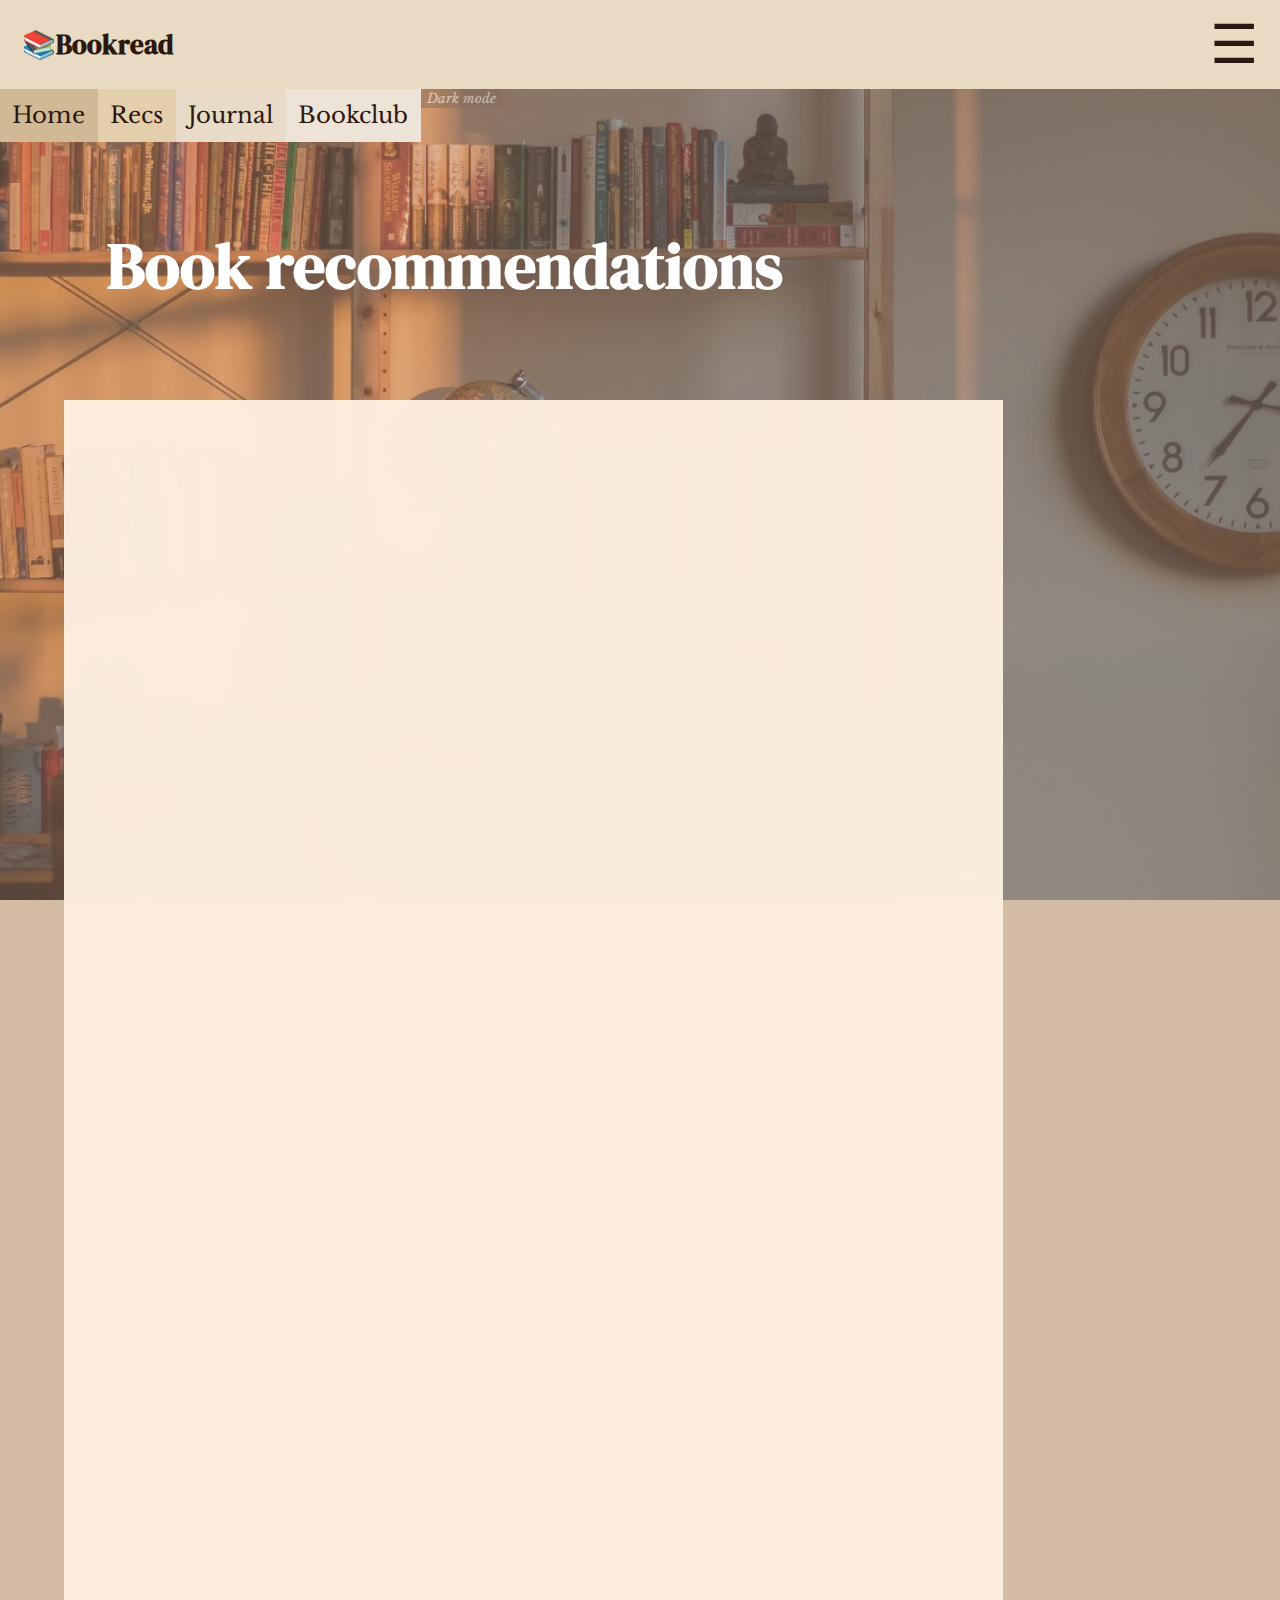
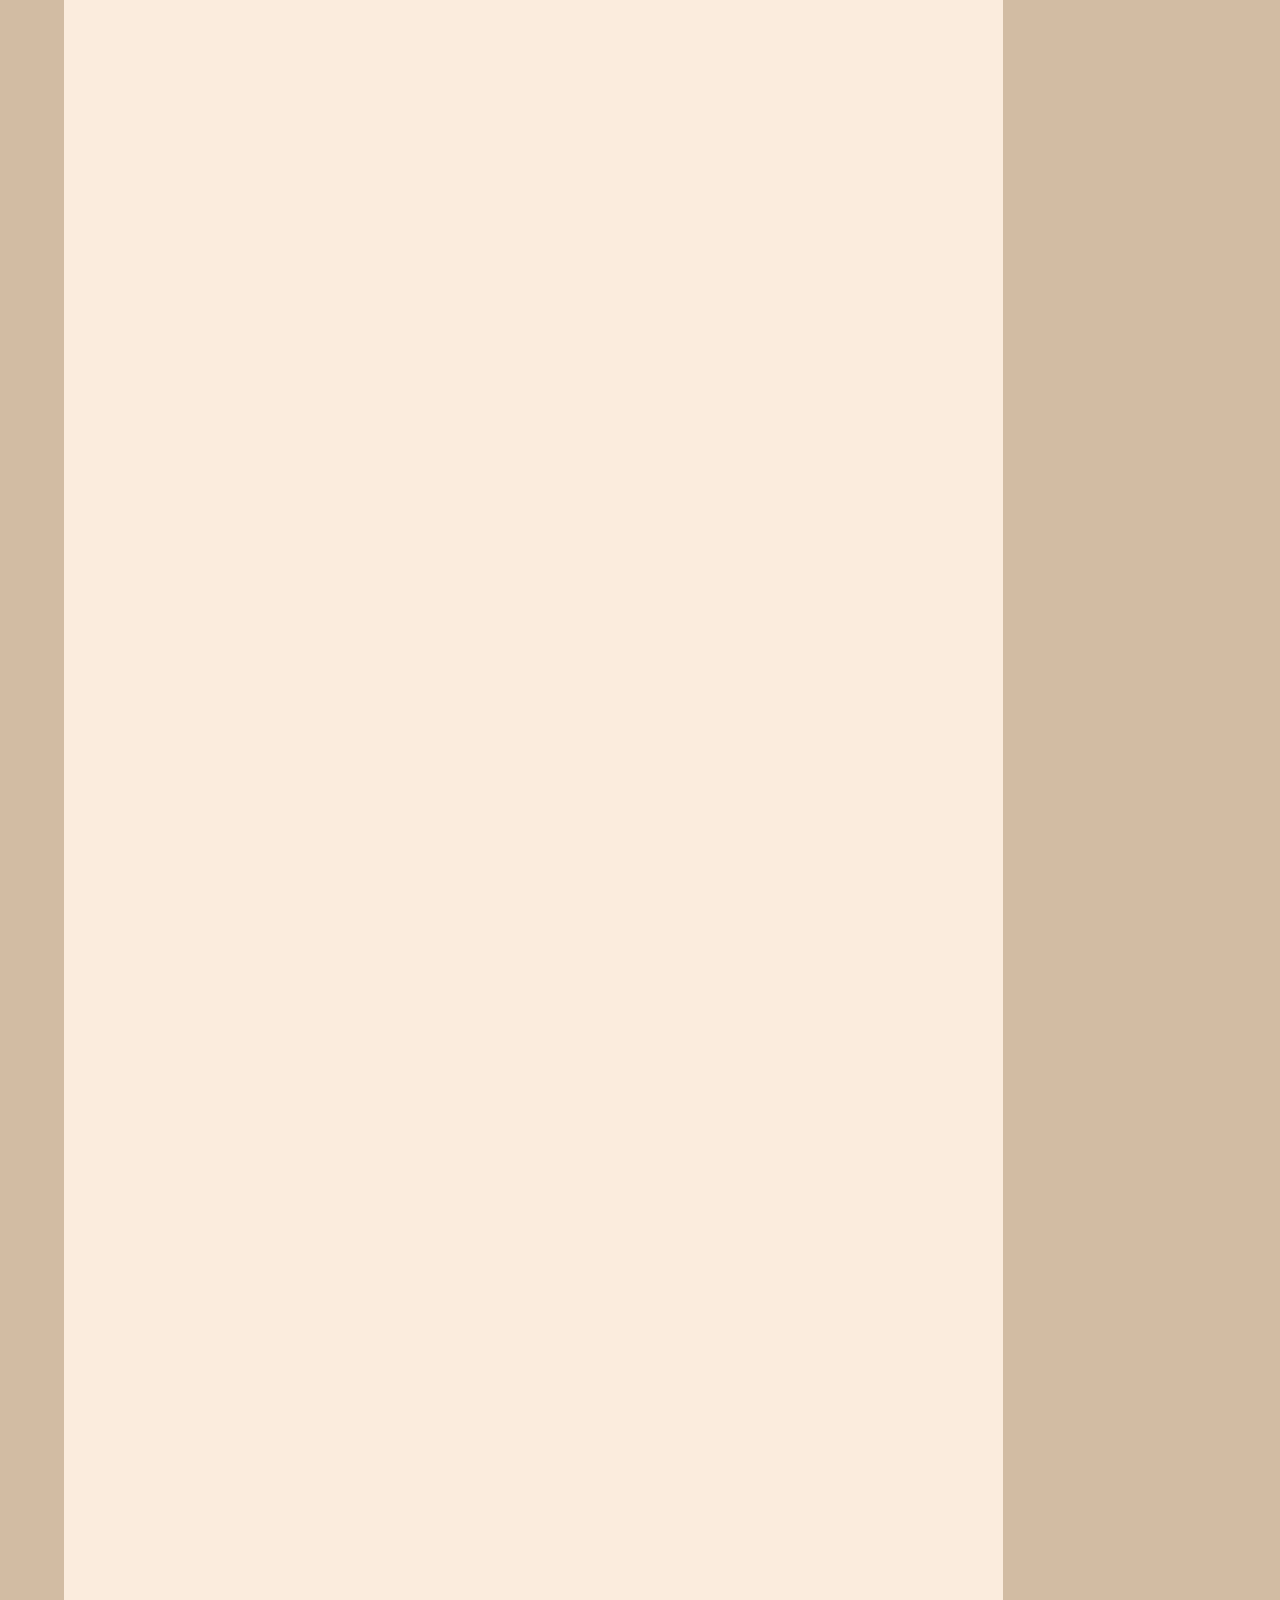
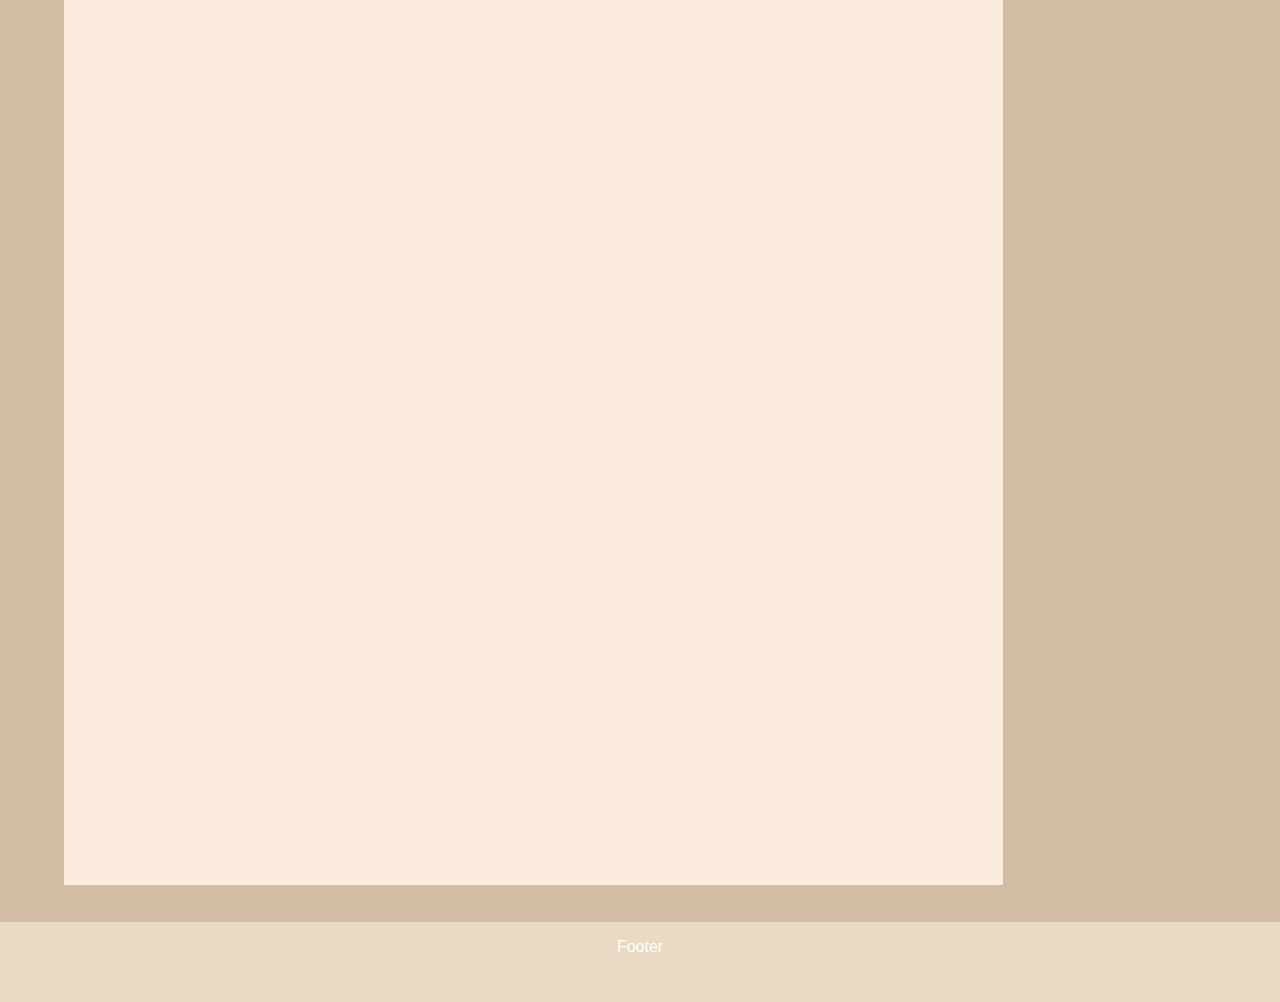
==== bookread2.html @ bedf233f "v1 please work" ====
<html>
    <head>
      <meta name="viewport" content="width=device-width, initial-scale=1">
        <title>Bookread</title>
        <link rel="stylesheet" type="text/css" href="css/grid.css"> <!--grid-->
          <link rel="stylesheet" type="text/css" href="css/style.css"> <!--style-->
             <script src="js/interest.js"></script> <!--Javascript-->
             <!--icons-->
             <link rel="stylesheet" href="https://cdnjs.cloudflare.com/ajax/libs/font-awesome/4.7.0/css/font-awesome.min.css">


          <!--fonts-->
          <link rel="preconnect" href="https://fonts.googleapis.com">
          <link rel="preconnect" href="https://fonts.gstatic.com" crossorigin>
          <link href="https://fonts.googleapis.com/css2?family=Averia+Serif+Libre:wght@300&family=DM+Serif+Display&family=Fredericka+the+Great&family=Gravitas+One&family=Homemade+Apple&family=Kavivanar&family=Libre+Barcode+39+Extended+Text&family=Nanum+Pen+Script&family=Shrikhand&display=swap" rel="stylesheet">
          <link rel="preconnect" href="https://fonts.googleapis.com">
          <link rel="preconnect" href="https://fonts.gstatic.com" crossorigin>
          <link href="https://fonts.googleapis.com/css2?family=EB+Garamond&family=Libre+Baskerville:ital,wght@0,400;0,700;1,400&family=Lora:wght@500&family=Playfair+Display+SC:ital@0;1&family=Ramaraja&display=swap" rel="stylesheet">

    </head>
    <body
    style="background-image: url('./img/Wowbooks.jpg');
    background-size: cover;
    background-position: center;
    background-repeat: repeat;
    background-attachment: fixed;
    background-color:#e8dac3;
    margin: 0;" >
<div class="container">

    <div class="header">
      <a href="bookread.html" class="logo">📚Bookread</a>
      <div class="header-right">
        <a class="active" href="#home"><span style="font-size:300%;cursor:pointer" onclick="openNav()">&#9776;</span>
  </a>
      </div>
    </div>




      <div id="mySidenav" class="sidenav">
      <a href="javascript:void(0)" class="closebtn" onclick="closeNav()">&times;</a>
      <a href="bookread.html">Home</a>
      <a href="bookread2.html">Recommendations</a>
      <a href="bookread3.html">Journal</a>
      <a href="#">Ratings</a>
      <a href="#">Journal</a>
    </div>



    <div class="topnav , sticky">
      <a class="active" href="bookread.html">Home</a>
      <a href="bookread2.html">Recs</a>
      <a href="bookread3.html">Journal</a>
      <a href="#about">Bookclub</a>
         <button id="darkmodebutton" onclick="myFunction()"><i>Dark mode</i></button>
    </div>

          <p class="pagetext2">
             </p>

  <h2 id="recommendationtitle">Book recommendations</h2>

<p id="blankpage2"></p>







<div class="footer">
  <p>Footer</p>
</div>
</div>
  </body>
</html>
---- css/grid.css ----
.container {
  display: grid;
  grid-template-columns: repeat(12, 1fr);
  grid-auto-rows: minmax(80px, auto);
  width: 100%;
}



/*HUVUDSIDAN*/
.pagetext{
  grid-column: 1/-1;
  grid-row: 1/50;
}



#welcomerubrik {
  grid-column: 1/11;
  grid-row: 3/4;
}


#fonttest {
  grid-column: 2/10;
  grid-row: 30/40;
}
.header{
  grid-column: 1/-1;
  grid-row: 1/2;

}
.footer{
  grid-column: 1/-1;
  grid-row: 51/52;

}
.topnav{
  grid-column: 1/-1;
  grid-row: 2/3;
}

/*content*/

.sliderp {
  grid-column: 7/11;
  grid-row: 3/4;
}

#introduction{
  grid-column: 2/6;
  grid-row: 4/5;
}
#girlbook{
  grid-column: 6/10;
  grid-row: 4/5;
}


.current{
  grid-column: 9/11;
  grid-row: 7/10;
}
.currentback{
  grid-column: 4/11;
  grid-row: 7/10;
}
.currentitle{
  grid-column: 2/12;
  grid-row: 6/8;
}
#curent{
  grid-column: 4/9;
  grid-row: 7/10;
}
.starrating{
  grid-column: 6/12;
  grid-row: 9/11;
}
/*ANDRASIDAN*/




#blankpage2 {
  grid-column: 2/10;
  grid-row: 5/50;

}
#recommendationtitle {
  grid-column: 2/10;
  grid-row: 3/4;
}

.pagetext2{
  grid-column: 1/-1;
  grid-row: 1/50;
}




/*TREDJESIDAN*/











/*MEDIA SCREEN*/

@media screen and (max-width: 800px) {


  #welcomerubrik {
    grid-column: 1/11;
    grid-row: 3/4;
  }


  #blankpage , #blankpage2 {
    grid-column: 2/10;
    grid-row: 3/50;

  }
  /*Första sidan content*/

#introduction{
  grid-column: 2/11;
  grid-row: 4/5;
}
#girlbook{
  grid-column: 2/8;
  grid-row: 5/6;
}
.currentback{
  grid-column: 2/12;
  grid-row: 7/10;
}
.current{
  grid-column: 9/11;
  grid-row: 7/10;
}
.currentitle{
  grid-column: 2/12;
  grid-row: 6/8;
}
#curent{
  grid-column: 2/9;
  grid-row: 7/9;
}
.starrating{
  grid-column: 6/12;
  grid-row: 9/11;
}

}
---- css/style.css ----
/**/
/*HUVUDSIDAN*/

*{
   transition: 0.30s;
}




/*HUVUDCONTENT- bilder och text*/


.sliderp{
  width: 50%;
}
#introduction{
  background-color:#dbc0a2;
  color: #2c1810;
  padding: 10%;
  font-size: 110%;
  font-family:  'Libre Baskerville', serif
}

.currentback {
  background-color:#dbc0a2;
  z-index: -1;
}
.currentitle{
  font-size: 500%;
  font-family: 'Volkhov', serif;
  color: white;
}
#curent {
  color: #2c1810;
  padding: 10%;
  font-size: 110%;
  font-family:  'Libre Baskerville', serif
}
.starrating{
font-size: 300%;
padding-left: 10%;
}

/*Filter över bakgrundsbilden*/
.pagetext{
  background-color: #b88c6a;
  opacity: 50%;
  z-index: -1;
    position:relative;
      margin-bottom: -8%;
}





/*Vita bakrunden till huvudsidan*/
#bookquote{
   color: rgb(247, 239, 230);
   text-align: inherit;
     opacity: 80%;
       position:relative;
    teaxt-align: left;
    text-align-last: left;
    font-family: 'Libre Baskerville', serif;

}


*p  {
  color:#2c1810;
}


#welcomerubrik {
  font-size: 4em;
  color: white;
  padding-left: 5%;
  font-family: 'DM Serif Display', serif;
}

header {
  padding: -3%;
}







/*TOPPNAVET, home, etc.*/
.topnav {
  overflow: hidden;


}

.topnav a {
  float: left;
  color: #2c1810;
  text-align: center;
  padding: 0.975%;
  text-decoration: none;
  font-size: 1.43em;
   font-family: 'Libre Baskerville', serif;
   background-color:#f9f2ec;
   transition: 0.3s;
}



/*OMBRE,en ombre effekt på toppnavet*/
.topnav a.active {
  background-color: #d0b994;
  color: #2c1810;
}

.topnav a:nth-child(2) {
   background-color:#e4cfad;
}
.topnav a:nth-child(3) {
   background-color:#e8dcc9;
}
.topnav a:nth-child(4) {
   background-color:#eee3d7;
}
.topnav a:nth-child(4) {
   background-color:#eee3d7;
}
.topnav a.active:hover , .topnav a:nth-child(2):hover , .topnav a:nth-child(3):hover , .topnav a:nth-child(4):hover , .topnav a:nth-child(5):hover  {
 filter: sepia(20%);

}




/*STICKY, för toppnavet eller annat*/
.sticky {
  position: -webkit-sticky;
  position: sticky;
  top: 0;
}

/*Star rating färg*/
.checked {
  color: orange;
}

/*FONTS
font-family: 'Averia Serif Libre', cursive;
font-family: 'DM Serif Display', serif;
font-family: 'Fredericka the Great', cursive;
font-family: 'Gravitas One', cursive;
font-family: 'Homemade Apple', cursive;
font-family: 'Kavivanar', cursive;
font-family: 'Libre Barcode 39 Extended Text', cursive;
font-family: 'Nanum Pen Script', cursive;
font-family: 'Shrikhand', cursive;
font-family: 'EB Garamond', serif;
font-family: 'Libre Baskerville', serif;
font-family: 'Lora', serif;
font-family: 'Playfair Display SC', serif;
font-family: 'Ramaraja', serif;
font-family: 'Libre Baskerville', serif;
font-family: 'Volkhov', serif;  */


/*Sidemenu*/
.sidenav {
  height: 100%;
  width: 0;
  position: fixed;
  z-index: 1;
  top: 0;
  right: 0;
  background-color:#d0ba97;
  overflow-x: hidden;
  transition: 0.5s;
  padding-top: 60px;
}

.sidenav a {
  padding: 8px 8px 8px 32px;
  text-decoration: none;
  font-size: 1.5em;
  color: #2c1810;
  display: block;
  transition: 0.3s;
  font-family: 'Lora', serif;
}

.sidenav a:hover {
  color: #f1f1f1;
}

.sidenav .closebtn {
  position: absolute;
  top: 0;
  right: 25px;
  font-size: 36px;
  margin-left: 50px;
}



/*Footer*/
.footer {
  left: 0;
  bottom: 0;
  width: 100%;
  background-color:#e8dac3;
  color: white;
  text-align: center;
}




/*header*/
* {box-sizing: border-box;}

body {
  margin: 0;
  font-family: Arial, Helvetica, sans-serif;
}

.header {
  overflow: hidden;
  background-color: #e8dac3;
  padding: 20px 10px;
}

.header a {
  float: left;
  color: black;
  text-align: center;
  padding: 12px;
  text-decoration: none;
  font-size: 18px;
  line-height: 25px;
  border-radius: 4px;
}

/*loggan, bookread*/
.header a.logo {
  font-size: 170%;
  font-weight: bold;
  font-family: 'DM Serif Display', serif;
  color: #2c1810;
}


.header a.active {
  background-color: #e8dac3;
  color: #2c1810;
}

.header-right {
  float: right;
}





/*HUVUDSIDAN SLUT*/

/*ANDRASIDAN (samma som första fast med ändringar i content och stil)*/
#blankpage2{
  background-color: rgb(251, 237, 222);
    font-family: 'Lora', serif;
    font-size: 1.3em;
    margin: -5%;
   text-align: inherit;
     opacity: 99%;
     z-index: -1;
       position:relative;
}

#recommendationtitle {
    font-family: 'DM Serif Display', serif;
    color: white;
    font-size: 4em;
}

.pagetext2{
  background-color: #b18f72;
  opacity: 40%;
  z-index: -1;
    position:relative;
      margin-bottom: -8%;
}





/*ANDRASIDAN SLUT*/









/* DARK MODE*/
#darkmodebutton {
  background-color:#856c5b;
  color: white;
  opacity: 50%;
  font-family: 'Libre Baskerville', serif;
  border-style: none;
  style: none;
}
#darkmodebutton:hover{
  background-color:rgb(0, 0, 0);
}
.dark-mode .pagetext{
  background-color: #170b01;
  color: white;

}
.dark-mode .topnav *a{
  background-color: #201a19;
  color: white;
}
.dark-mode .topnav a:nth-child(1){
  background-color: black;
  color: white;

}
.dark-mode .topnav a:nth-child(2){
  background-color: black;
  color: white;

}.dark-mode .topnav a:nth-child(3){
  background-color: black;
  color: white;

}.dark-mode .topnav a:nth-child(4){
  background-color: black;
  color: white;

}
.dark-mode .topnav a:nth-child(5){
  background-color: black;
  color: white;

}
.dark-mode #blankpage {
  background-color: #201a19;
  color: white;

}

.dark-mode #blankpage2{
  background-color: #201a19;
  color: white;

}
.dark-mode .pagetext2{
  background-color: #201a19;
  color: white;

}

.darkmode .active{
  background-color: #201a19;
  color: white;
}

.dark-mode #fonttest {

  color: white;

}
.dark-mode a.logo {

  color: white;
}

.dark-mode .header{
  background-color: black;

}
 .dark-mode .header a.logo {
   color: white;
 }

/* end DARK MODE */

.dark-mode .sidenav {
  background-color: rgb(136, 110, 83)black;
}






.containerslider {
  position: relative;
  height: 120%;
  width: 300%;
  overflow: hidden;
}

.slides-wrapper {
   position: absolute;
   display: flex;
   height: 100%;
   width: 300%;
   left: -200%;
   animation: slides 20s ease-out infinite;
}

.slides-wrapper:hover {
  animation-play-state: paused;
}

.text {
  display: grid;
  place-content: center;
}

.text p {
  margin: 5rem 7rem;
  padding: 2rem 0rem;
}



@keyframes slides {
  0% {
    left: 0%;
  }

  16.6% {
    left: 0%;
  }

  33% {
    left: -100%;
  }

  50% {
    left: -100%;
  }

  66.6% {
    left: -200%;
  }

  83% {
    left: -200%;
  }

  100% {
    left: 0;
  }

}

@keyframes selected-ball {
  0% {
    left: 0.45rem;
  }

  16.6% {
    left: 0.45rem;
  }

  25% {
    left: 50%;
  }

  50% {
    left: 50%;
  }

  60.6% {
    left: calc(100% - 0.45rem);
  }

  83% {
    left: calc(100% - 0.45rem);
  }

  93% {
    left: 0.45rem;
  }
}





/*MEDIA SCREEN*/
@media screen and (max-width: 800px) {


  .header a {
    float: none;
    display: block;
    text-align: left;
  }

  .header-right {
    float: none;
  }
  .sidenav {
    padding-top: 15px;}
  .sidenav a {
    font-size: 18px;}

  #welcomerubrik , #recommendationtitle {
    font-size: 1.7em;
    font-family: 'DM Serif Display', serif;

  }

.visibilitygone{
  visibility: collapse;
}

.topnav a:nth-child(5) {
  visibility: collapse;
}

/*Första sidan content*/

.containerslider {
  visibility: hidden;
  opacity:0%;
}
#introduction{
  font-size: 80%;
}
.currentitle{
  font-size: 200%;
}
.starrating{
  font-size: 100%;
}
#curent{
font-size: 70%;
}

/*Andra sidan content*/


/*Tredje sidan content*/


/*Fjärde sidan content*/


}
/*MEDIA SCREEN SLUT*/
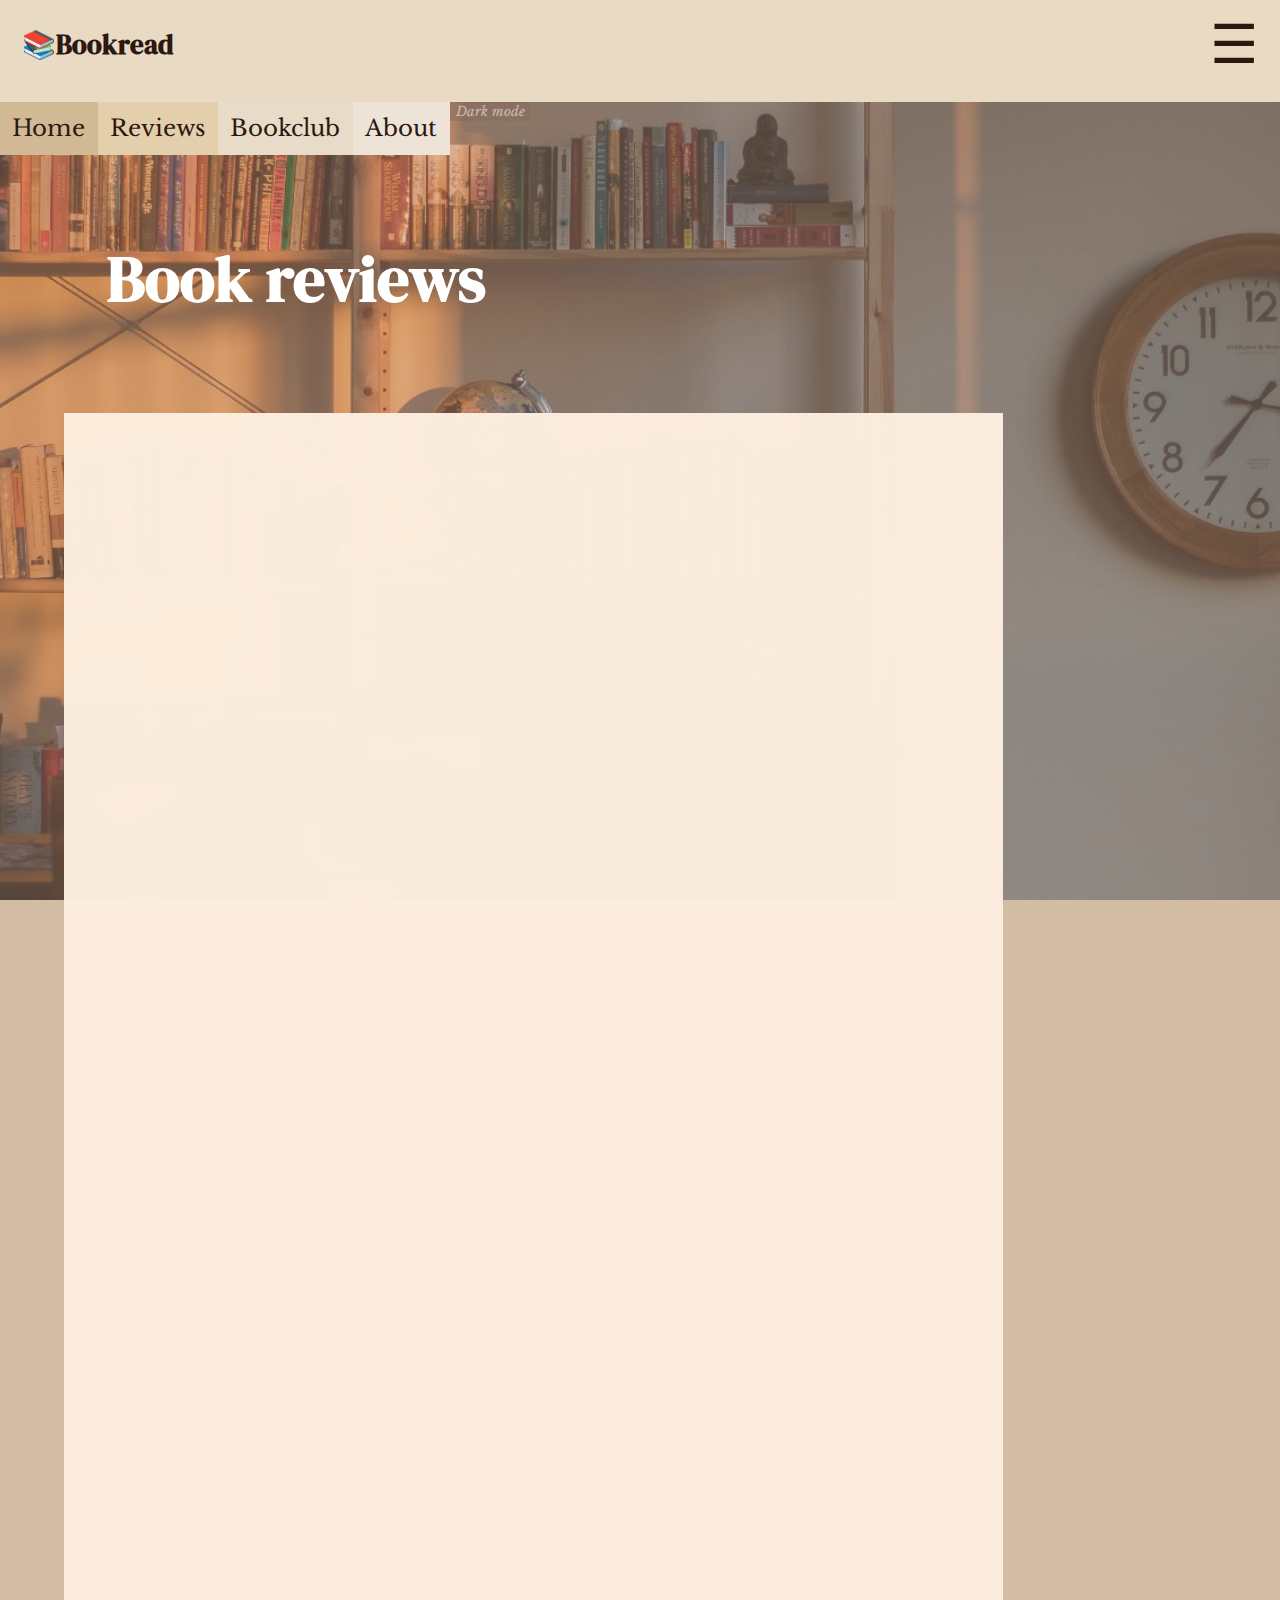
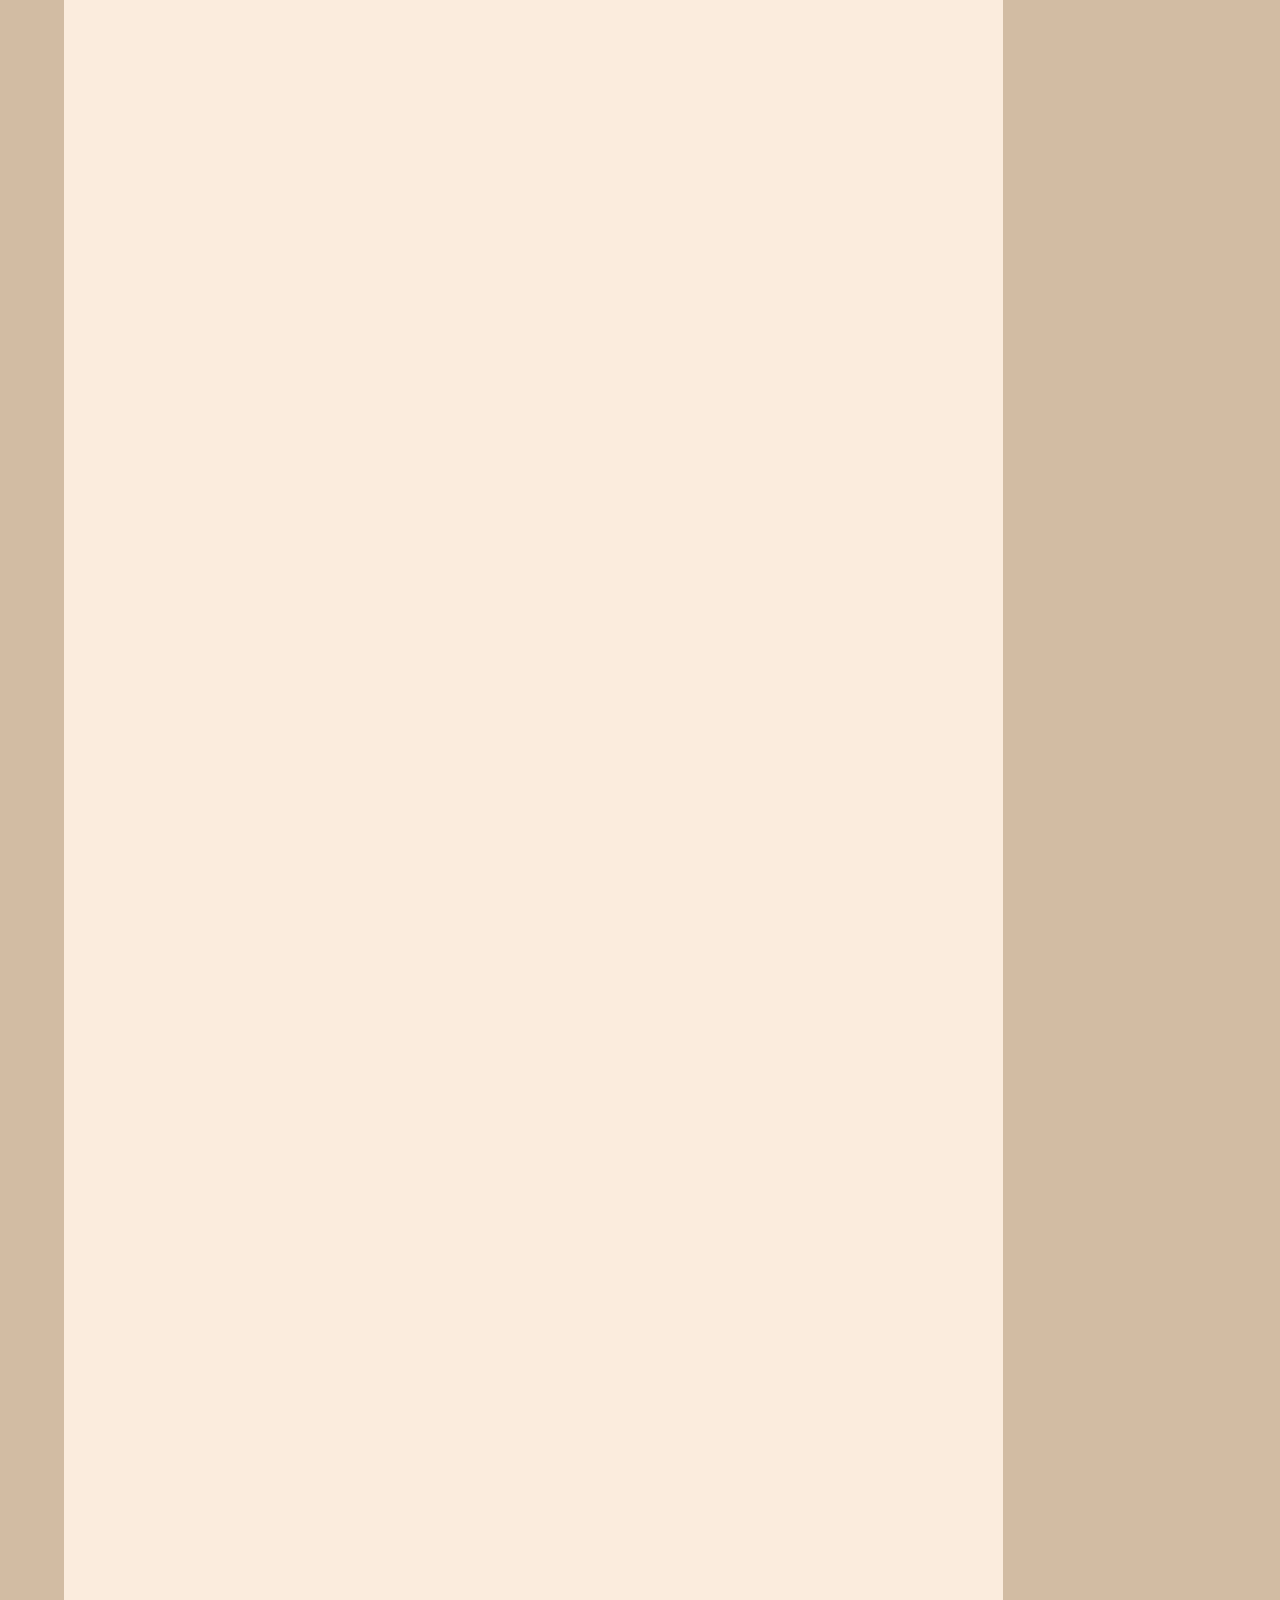
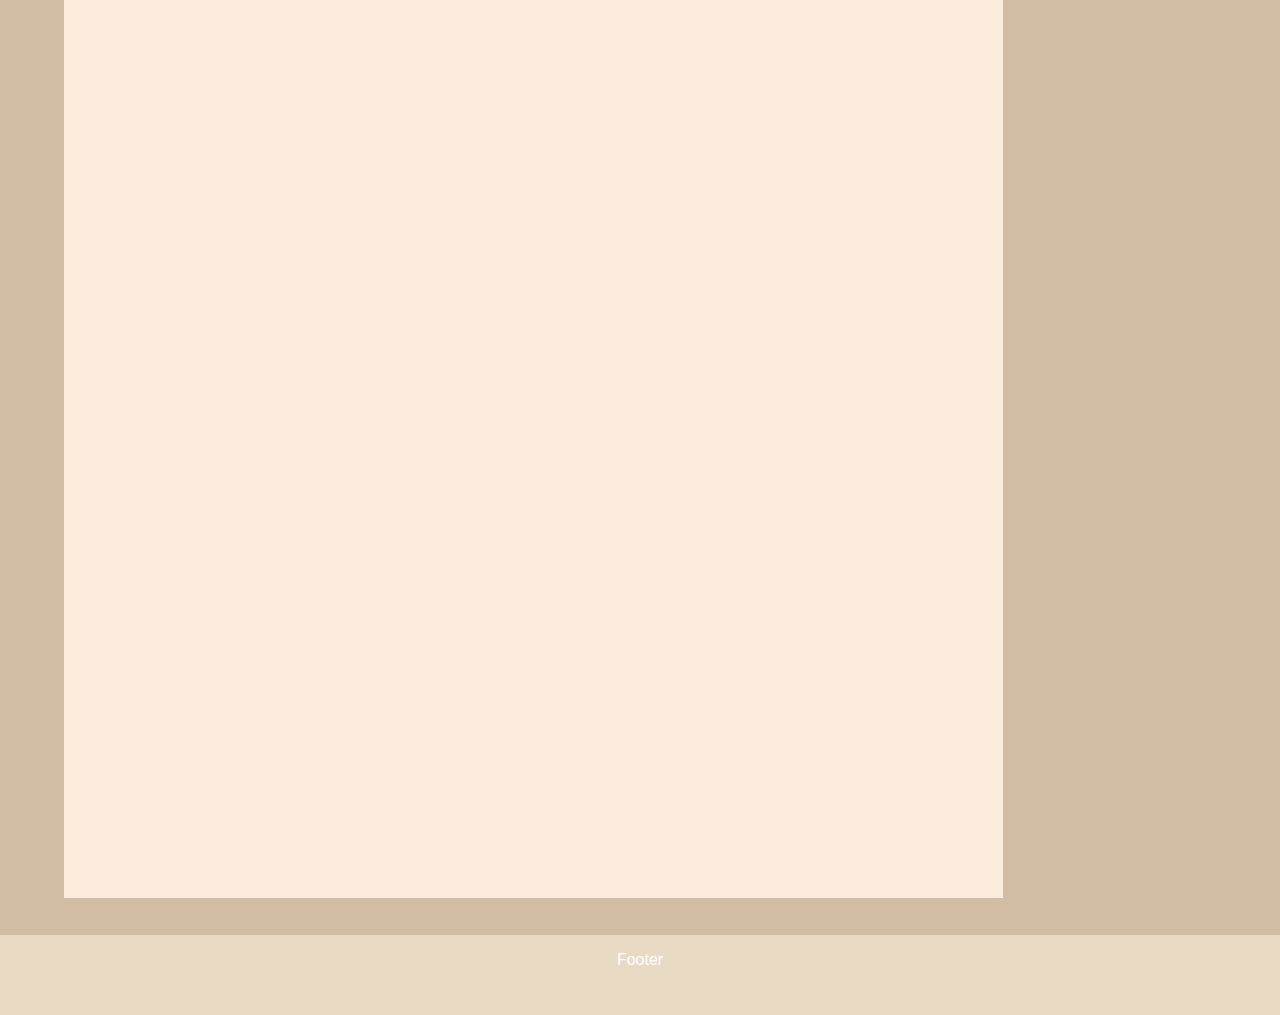
==== commit 5c0f1def: "v3" ====
--- a/bookread2.html
+++ b/bookread2.html
@@ -1,10 +1,11 @@
+<!DOCTYPE html>
 <html>
     <head>
       <meta name="viewport" content="width=device-width, initial-scale=1">
         <title>Bookread</title>
+           <meta charset="utf-8"/>
         <link rel="stylesheet" type="text/css" href="css/grid.css"> <!--grid-->
           <link rel="stylesheet" type="text/css" href="css/style.css"> <!--style-->
-             <script src="js/interest.js"></script> <!--Javascript-->
              <!--icons-->
              <link rel="stylesheet" href="https://cdnjs.cloudflare.com/ajax/libs/font-awesome/4.7.0/css/font-awesome.min.css">
 
@@ -18,6 +19,7 @@
           <link href="https://fonts.googleapis.com/css2?family=EB+Garamond&family=Libre+Baskerville:ital,wght@0,400;0,700;1,400&family=Lora:wght@500&family=Playfair+Display+SC:ital@0;1&family=Ramaraja&display=swap" rel="stylesheet">
 
     </head>
+       <script src="js/interest.js"></script> <!--Javascript-->
     <body
     style="background-image: url('./img/Wowbooks.jpg');
     background-size: cover;
@@ -41,27 +43,26 @@
 
       <div id="mySidenav" class="sidenav">
       <a href="javascript:void(0)" class="closebtn" onclick="closeNav()">&times;</a>
-      <a href="bookread.html">Home</a>
-      <a href="bookread2.html">Recommendations</a>
-      <a href="bookread3.html">Journal</a>
-      <a href="#">Ratings</a>
-      <a href="#">Journal</a>
+      <a href="index.html">Home</a>
+      <a href="bookread2.html">Reviews</a>
+      <a href="bookread3.html">Bookclub</a>
+      <a href="#">About</a>
     </div>
 
 
 
     <div class="topnav , sticky">
-      <a class="active" href="bookread.html">Home</a>
-      <a href="bookread2.html">Recs</a>
-      <a href="bookread3.html">Journal</a>
-      <a href="#about">Bookclub</a>
+      <a class="active" href="index.html">Home</a>
+      <a href="bookread2.html">Reviews</a>
+      <a href="bookread3.html">Bookclub</a>
+      <a href="#about">About</a>
          <button id="darkmodebutton" onclick="myFunction()"><i>Dark mode</i></button>
     </div>
 
           <p class="pagetext2">
              </p>
 
-  <h2 id="recommendationtitle">Book recommendations</h2>
+  <h2 id="recommendationtitle">Book reviews</h2>
 
 <p id="blankpage2"></p>
 
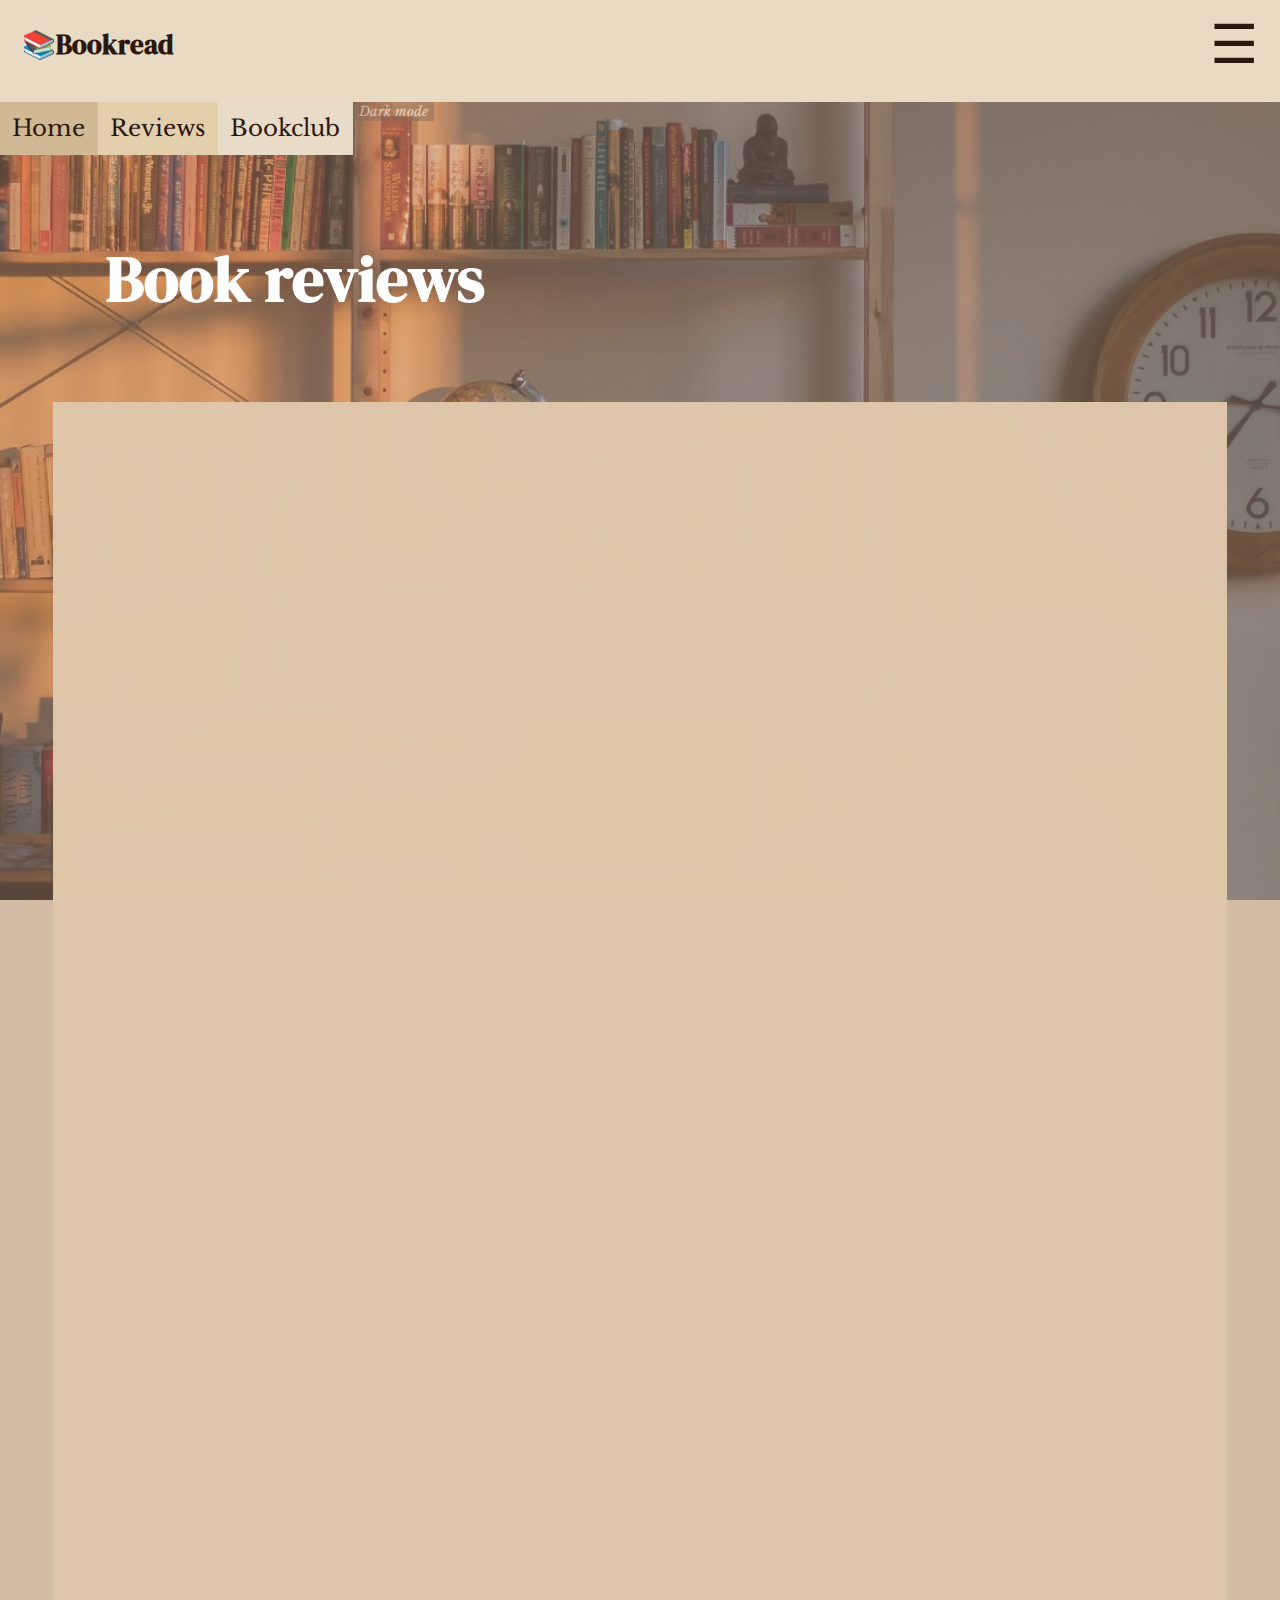
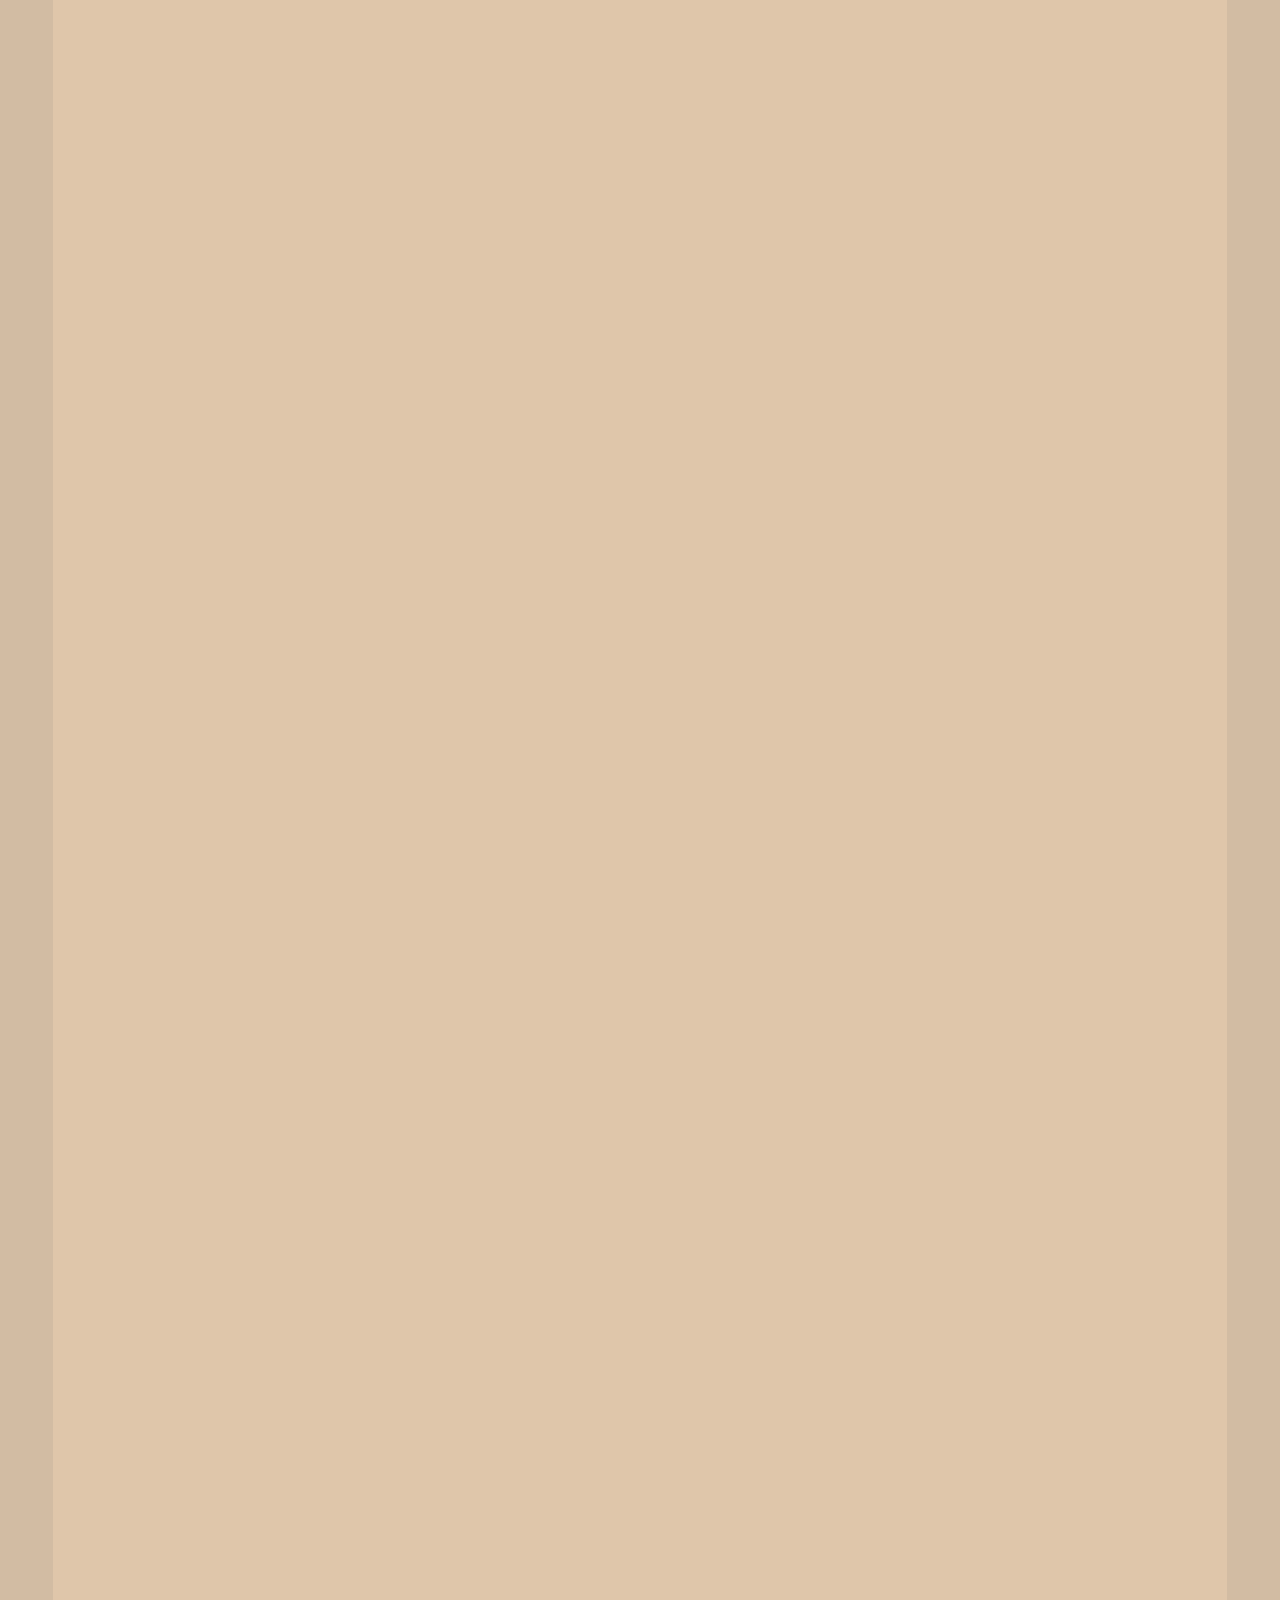
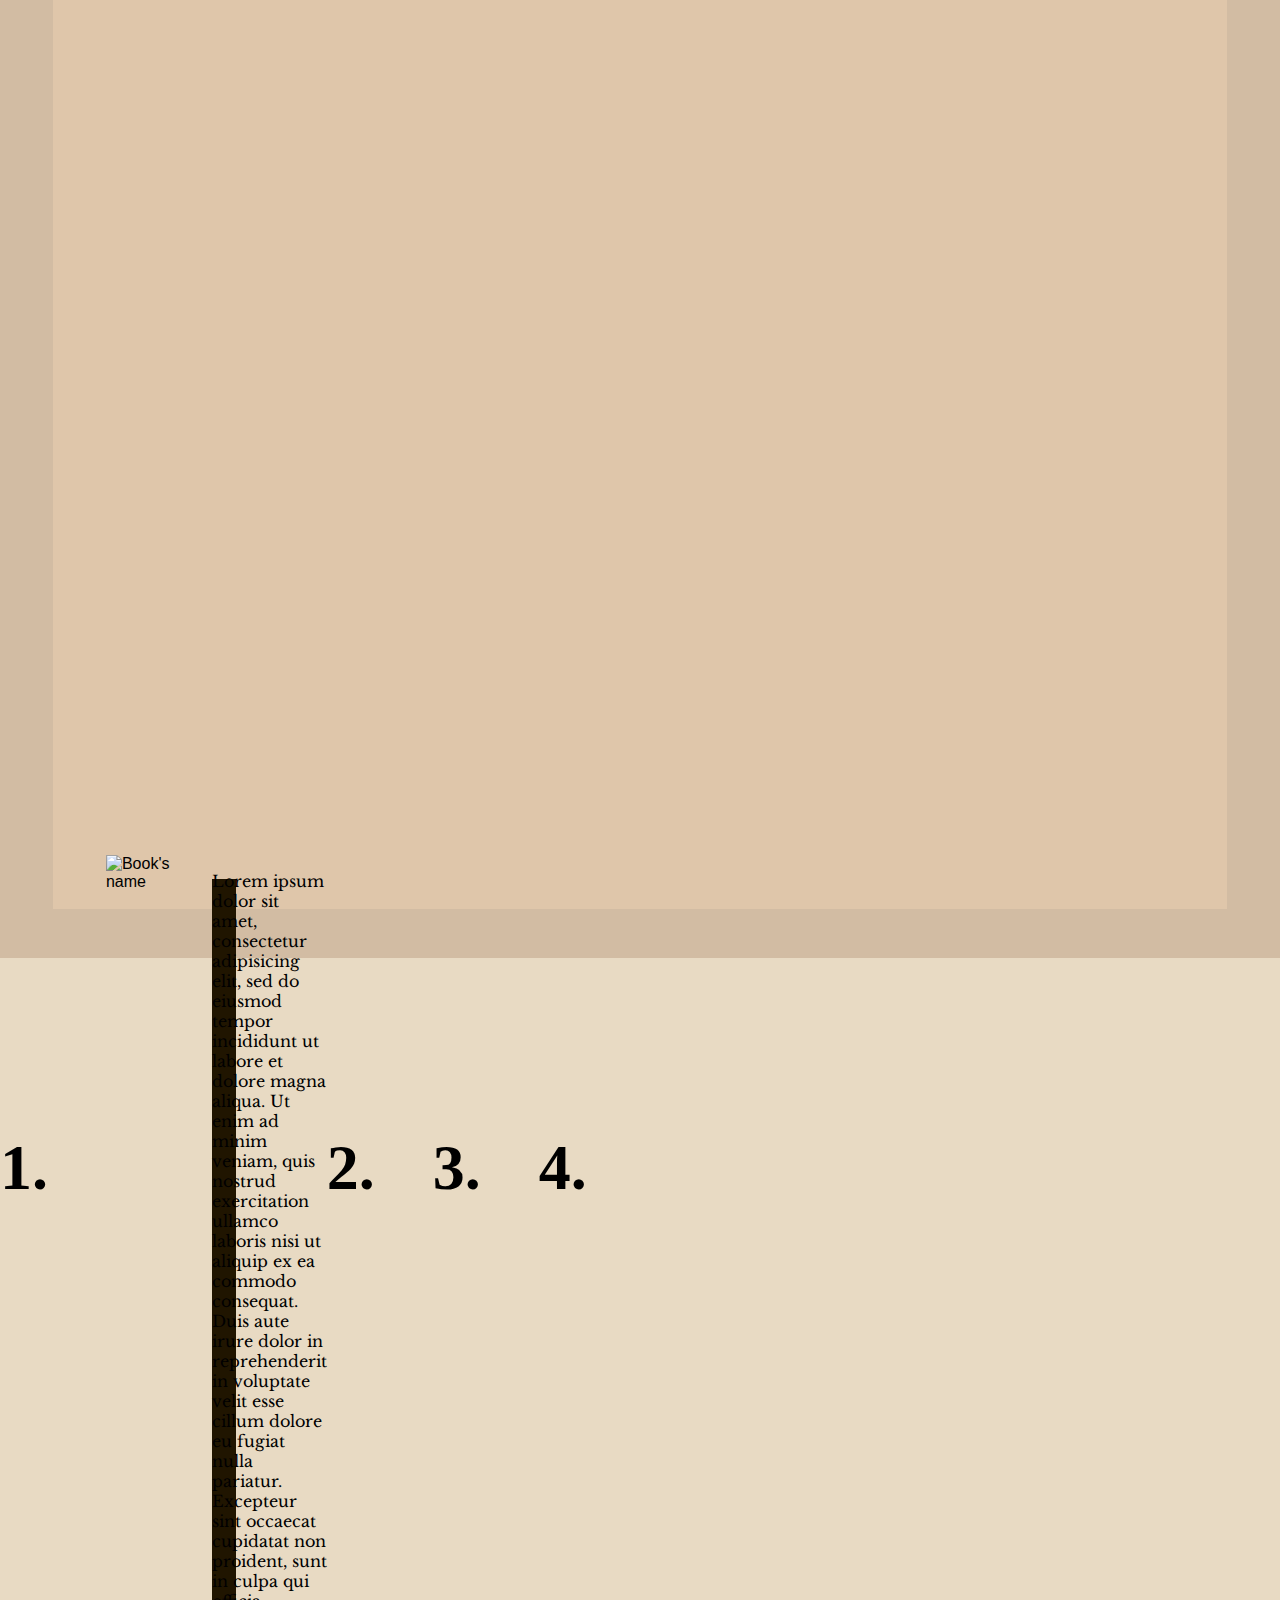
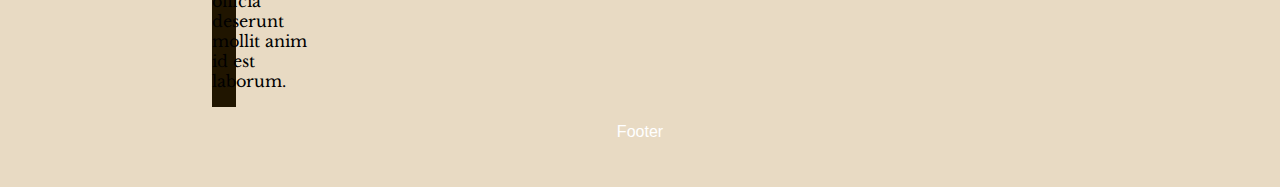
==== commit 6cc46100: "v4" ====
--- a/bookread2.html
+++ b/bookread2.html
@@ -46,7 +46,6 @@
       <a href="index.html">Home</a>
       <a href="bookread2.html">Reviews</a>
       <a href="bookread3.html">Bookclub</a>
-      <a href="#">About</a>
     </div>
 
 
@@ -55,10 +54,8 @@
       <a class="active" href="index.html">Home</a>
       <a href="bookread2.html">Reviews</a>
       <a href="bookread3.html">Bookclub</a>
-      <a href="#about">About</a>
          <button id="darkmodebutton" onclick="myFunction()"><i>Dark mode</i></button>
     </div>
-
           <p class="pagetext2">
              </p>
 
@@ -66,10 +63,12 @@
 
 <p id="blankpage2"></p>
 
-
-
-
-
+<h3 class="number" id="first"> 1. </h3>
+<img src="img/addie.jpeg" id="firstbook" alt="Book's name">
+<p class="firstbookp"> Lorem ipsum dolor sit amet, consectetur adipisicing elit, sed do eiusmod tempor incididunt ut labore et dolore magna aliqua. Ut enim ad minim veniam, quis nostrud exercitation ullamco laboris nisi ut aliquip ex ea commodo consequat. <br>Duis aute irure dolor in reprehenderit in voluptate velit esse cillum dolore eu fugiat nulla pariatur. Excepteur sint occaecat cupidatat non proident, sunt in culpa qui officia deserunt mollit anim id est laborum.</p>
+<h3 class="number" id="second">2.</h3>
+<h3 class="number" id="third">3.</h3>
+<h3 class="number" id="fourth">4.</h3>
 
 
 <div class="footer">
--- a/css/grid.css
+++ b/css/grid.css
@@ -58,105 +58,337 @@
 
 
 .current{
+  grid-column: 8/10;
+  grid-row: 8/11;
+}
+.currentback{
+  grid-column: 2/12;
+  grid-row: 7/13;
+}
+.currentitle{
+  grid-column: 2/12;
+  grid-row: 6/8;
+}
+#curent{
+  grid-column: 3/8;
+  grid-row: 7/10;
+}
+.starrating{
+  grid-column: 3/8;
+  grid-row: 10/11;
+}
+#monthsread1{
+  grid-column: 3/5;
+  grid-row: 12/13;
+}
+
+#monthsread2{
+  grid-column: 5/7;
+  grid-row: 12/13;
+}
+#monthsread3{
+  grid-column: 7/9;
+  grid-row: 12/13;
+}
+#monthsread4{
+  grid-column: 9/11;
+  grid-row: 12/13;
+}
+
+
+
+
+
+
+
+/*ANDRASIDAN*/
+
+
+
+
+#blankpage2 {
+  grid-column: 2/12;
+  grid-row: 5/50;
+  .container {
+    display: grid;
+    grid-template-columns: repeat(12, 1fr);
+    grid-auto-rows: minmax(80px, auto);
+    width: 100%;
+  }
+
+
+
+  /*HUVUDSIDAN*/
+  .pagetext{
+    grid-column: 1/-1;
+    grid-row: 1/50;
+  }
+
+
+
+  #welcomerubrik {
+    grid-column: 1/11;
+    grid-row: 3/4;
+  }
+
+
+  #fonttest {
+    grid-column: 2/10;
+    grid-row: 30/40;
+  }
+  .header{
+    grid-column: 1/-1;
+    grid-row: 1/2;
+
+  }
+  .footer{
+    grid-column: 1/-1;
+    grid-row: 51/52;
+
+  }
+  .topnav{
+    grid-column: 1/-1;
+    grid-row: 2/3;
+  }
+
+  /*content*/
+
+  .sliderp {
+    grid-column: 7/11;
+    grid-row: 3/4;
+  }
+
+  #introduction{
+    grid-column: 2/6;
+    grid-row: 4/5;
+  }
+  #girlbook{
+    grid-column: 6/10;
+    grid-row: 4/5;
+  }
+
+
+  .current{
+    grid-column: 8/10;
+    grid-row: 8/11;
+  }
+  .currentback{
+    grid-column: 2/12;
+    grid-row: 7/13;
+  }
+  .currentitle{
+    grid-column: 2/12;
+    grid-row: 6/8;
+  }
+  #curent{
+    grid-column: 3/8;
+    grid-row: 7/10;
+  }
+  .starrating{
+    grid-column: 3/8;
+    grid-row: 10/11;
+  }
+  #monthsread1{
+    grid-column: 3/5;
+    grid-row: 12/13;
+  }
+
+  #monthsread2{
+    grid-column: 5/7;
+    grid-row: 12/13;
+  }
+  #monthsread3{
+    grid-column: 7/9;
+    grid-row: 12/13;
+  }
+  #monthsread4{
+    grid-column: 9/11;
+    grid-row: 12/13;
+  }
+
+
+
+
+
+
+
+  /*ANDRASIDAN*/
+
+
+
+
+  #blankpage2 {
+    grid-column: 2/12;
+    grid-row: 5/50;
+
+  }
+  #recommendationtitle {
+    grid-column: 2/10;
+    grid-row: 3/4;
+  }
+
+  .pagetext2{
+    grid-column: 1/-1;
+    grid-row: 1/50;
+  }
+
+  /*content*/
+  #first{
+    grid-column: 2/3;
+    grid-row: 6/8;
+  }
+  #firstbook{
+    grid-column: 3/5;
+    grid-row: 7/9;
+  }
+  .firstbookp{
+    grid-column: 6/10;
+    grid-row: 7/9;
+  }
+  #second{
+    grid-column: 2/3;
+    grid-row: 9/11;
+  }
+  #third{
+    grid-column: 2/3;
+    grid-row: 11/13;
+  }
+  #fourth{
+    grid-column: 2/3;
+    grid-row: 13/15;
+  }
+  /*TREDJESIDAN*/
+
+
+
+
+
+
+
+
+
+
+
+  /*MEDIA SCREEN*/
+
+  @media screen and (max-width: 800px) {
+
+
+    #welcomerubrik {
+      grid-column: 1/11;
+      grid-row: 3/4;
+    }
+
+
+    #blankpage , #blankpage2 {
+      grid-column: 2/10;
+      grid-row: 3/50;
+
+    }
+    /*Första sidan content*/
+
+  #introduction{
+    grid-column: 2/11;
+    grid-row: 4/5;
+  }
+  #girlbook{
+    grid-column: 2/8;
+    grid-row: 5/6;
+  }
+  .currentback{
+    grid-column: 2/12;
+    grid-row: 7/10;
+  }
+  .current{
+    grid-column: 9/11;
+    grid-row: 7/10;
+  }
+  .currentitle{
+    grid-column: 2/12;
+    grid-row: 6/8;
+  }
+  #curent{
+    grid-column: 2/9;
+    grid-row: 7/9;
+  }
+  .starrating{
+    grid-column: 6/12;
+    grid-row: 9/11;
+  }
+
+  }
+
+}
+#recommendationtitle {
+  grid-column: 2/10;
+  grid-row: 3/4;
+}
+
+.pagetext2{
+  grid-column: 1/-1;
+  grid-row: 1/50;
+}
+
+
+
+
+/*TREDJESIDAN*/
+
+
+
+
+
+
+
+
+
+
+
+/*MEDIA SCREEN*/
+
+@media screen and (max-width: 800px) {
+
+
+  #welcomerubrik {
+    grid-column: 1/11;
+    grid-row: 3/4;
+  }
+
+
+  #blankpage , #blankpage2 {
+    grid-column: 2/10;
+    grid-row: 3/50;
+
+  }
+  /*Första sidan content*/
+
+#introduction{
+  grid-column: 2/11;
+  grid-row: 4/5;
+}
+#girlbook{
+  grid-column: 2/8;
+  grid-row: 5/6;
+}
+.currentback{
+  grid-column: 2/12;
+  grid-row: 7/10;
+}
+.current{
   grid-column: 9/11;
   grid-row: 7/10;
 }
-.currentback{
-  grid-column: 4/11;
-  grid-row: 7/10;
-}
 .currentitle{
   grid-column: 2/12;
   grid-row: 6/8;
 }
 #curent{
-  grid-column: 4/9;
-  grid-row: 7/10;
+  grid-column: 2/9;
+  grid-row: 7/9;
 }
 .starrating{
   grid-column: 6/12;
   grid-row: 9/11;
 }
-/*ANDRASIDAN*/
-
-
-
-
-#blankpage2 {
-  grid-column: 2/10;
-  grid-row: 5/50;
-
-}
-#recommendationtitle {
-  grid-column: 2/10;
-  grid-row: 3/4;
-}
-
-.pagetext2{
-  grid-column: 1/-1;
-  grid-row: 1/50;
-}
-
-
-
-
-/*TREDJESIDAN*/
-
-
-
-
-
-
-
-
-
-
-
-/*MEDIA SCREEN*/
-
-@media screen and (max-width: 800px) {
-
-
-  #welcomerubrik {
-    grid-column: 1/11;
-    grid-row: 3/4;
-  }
-
-
-  #blankpage , #blankpage2 {
-    grid-column: 2/10;
-    grid-row: 3/50;
-
-  }
-  /*Första sidan content*/
-
-#introduction{
-  grid-column: 2/11;
-  grid-row: 4/5;
-}
-#girlbook{
-  grid-column: 2/8;
-  grid-row: 5/6;
-}
-.currentback{
-  grid-column: 2/12;
-  grid-row: 7/10;
-}
-.current{
-  grid-column: 9/11;
-  grid-row: 7/10;
-}
-.currentitle{
-  grid-column: 2/12;
-  grid-row: 6/8;
-}
-#curent{
-  grid-column: 2/9;
-  grid-row: 7/9;
-}
-.starrating{
-  grid-column: 6/12;
-  grid-row: 9/11;
-}
-
-}
+
+}
--- a/css/style.css
+++ b/css/style.css
@@ -6,9 +6,7 @@
 }
 
 
-
-
-/*HUVUDCONTENT- bilder och text*/
+/*HUVUDCONTENT första sida*/
 
 
 .sliderp{
@@ -21,7 +19,10 @@
   font-size: 110%;
   font-family:  'Libre Baskerville', serif
 }
-
+.current{
+  width: 100%;
+  box-shadow: 1em 1em rgb(32, 21, 0);
+}
 .currentback {
   background-color:#dbc0a2;
   z-index: -1;
@@ -42,14 +43,31 @@
 padding-left: 10%;
 }
 
+#monthsread1 , #monthsread2 , #monthsread3 {
+margin-bottom: 10%;
+width: 85%;
+}
+
+#monthsread4{
+margin-bottom: 10%;
+width: 90%;
+}
+
+
+
+
 /*Filter över bakgrundsbilden*/
 .pagetext{
-  background-color: #b88c6a;
+  background-color: #dea980;
   opacity: 50%;
   z-index: -1;
     position:relative;
       margin-bottom: -8%;
 }
+
+
+
+
 
 
 
@@ -146,7 +164,346 @@
 
 /*Star rating färg*/
 .checked {
-  color: orange;
+  color: rgb(255, 219, 113);
+}
+
+
+/*Sidemenu*/
+.sidenav {
+  height: 100%;
+  width: 0;
+  position: fixed;
+  z-index: 1;
+  top: 0;
+  right: 0;
+  background-color:#d0ba97;
+  overflow-x: hidden;
+  transition: 0.5s;
+  padding-top: 60px;
+}
+
+.sidenav a {
+  padding: 8px 8px 8px 32px;
+  text-decoration: none;
+  font-size: 1.5em;
+  color: #2c1810;
+  display: block;
+  transition: 0.3s;
+  font-family: 'Lora', serif;
+}
+
+.sidenav a:hover {
+  color: #f1f1f1;
+}
+
+.sidenav .closebtn {
+  position: absolute;
+  top: 0;
+  right: 25px;
+  font-size: 36px;
+  margin-left: 50px;
+}
+
+
+
+/*Footer*/
+.footer {
+  left: 0;
+  bottom: 0;
+  width: 100%;
+  background-color:#e8dac3;
+  color: white;
+  text-align: center;
+}
+
+
+
+
+/*header*/
+* {box-sizing: border-box;}
+
+body {
+  margin: 0;
+  font-family: Arial, Helvetica, sans-serif;
+}
+
+.header {
+  overflow: hidden;
+  background-color: #e8dac3;
+  padding: 20px 10px;
+}
+
+.header a {
+  float: left;
+  color: black;
+  text-align: center;
+  padding: 12px;
+  text-decoration: none;
+  font-size: 18px;
+  line-height: 25px;
+  border-radius: 4px;
+}
+
+/*loggan, bookread*/
+.header a.logo {
+  font-size: 170%;
+  font-weight: bold;
+  font-family: 'DM Serif Display', serif;
+  color: #2c1810;
+}
+
+
+.header a.active {
+  background-color: #e8dac3;
+  color: #2c1810;
+}
+
+.header-right {
+  float: right;
+}
+
+
+
+
+
+/*HUVUDSIDAN SLUT*/
+
+/*ANDRASIDAN (samma som första fast med ändringar i content och stil)*/
+#blankpage2{
+  background-color: #dfc6aa;
+    font-family: 'Lora', serif;
+    font-size: 1.3em;
+    margin: -5%;
+   text-align: inherit;
+     opacity: 99%;
+     z-index: -1;
+       position:relative;
+}
+
+#recommendationtitle {
+    font-family: 'DM Serif Display', serif;
+    color: white;
+    font-size: 4em;
+}
+
+.pagetext2{
+  background-color: #b18f72;
+  opacity: 40%;
+  z-index: -1;
+    position:relative;
+      margin-bottom: -8%;
+}
+
+/*content*/
+.number{
+  font-family: 'Volkhov', serif;
+  font-size: 400%;
+  padding-top: 200%;
+}
+#firstbook{
+  width: 100%;
+  box-shadow: 1.5em 1.5em rgb(32, 21, 0);
+}
+.firstbookp{
+  font-family: 'Libre Baskerville', serif;
+}
+
+/*ANDRASIDAN SLUT*/
+
+
+
+
+
+
+
+
+
+/* DARK MODE*/
+#darkmodebutton {
+  background-color:#856c5b;
+  color: white;
+  opacity: 50%;
+  font-family: 'Libre Baskerville', serif;
+  border-style: none;
+  style: none;
+}
+#darkmodebutton:hover{
+  background-color:rgb(0, 0, 0);
+}
+.dark-mode .pagetext{
+  background-color: #170b01;
+  color: white;
+
+}
+.dark-mode .topnav *a{
+  background-color: #201a19;
+  color: white;
+}
+.dark-mode .topnav a:nth-child(1){
+  background-color: black;
+  color: white;
+
+}
+.dark-mode .topnav a:nth-child(2){
+  background-color: black;
+  color: white;
+
+}.dark-mode .topnav a:nth-child(3){
+  background-color: black;
+  color: white;
+
+}.dark-mode .topnav a:nth-child(4){
+  background-color: black;
+  color: white;
+
+}
+.dark-mode .topnav a:nth-child(5){
+  background-color: black;
+  color: white;
+
+}
+.dark-mode #blankpage {
+  background-color: #201a19;
+  color: white;
+
+}
+
+.dark-mode #blankpage2{
+  background-color: #201a19;
+  color: white;
+
+}
+.dark-mode .pagetext2{
+  background-color: #201a19;
+  color: white;
+
+}
+
+.darkmode .active{
+  background-color: #201a19;
+  color: white;
+}
+
+.dark-mode #fonttest {
+
+  color: white;
+
+}
+.dark-mode a.logo {
+
+  color: white;
+}
+
+.dark-mode .header{
+  background-color: black;
+
+}
+ .dark-mode .header a.logo {
+   color: white;
+ }
+
+/* end DARK MODE */
+
+.dark-mode .sidenav {
+  background-color: rgb(136, 110, 83)black;
+}
+
+
+
+
+
+
+.containerslider {
+  position: relative;
+  height: 120%;
+  width: 300%;
+  overflow: hidden;
+}
+
+.slides-wrapper {
+   position: absolute;
+   display: flex;
+   height: 100%;
+   width: 300%;
+   left: -200%;
+   animation: slides 20s ease-out infinite;
+}
+
+.slides-wrapper:hover {
+  animation-play-state: paused;
+}
+
+.text {
+  display: grid;
+  place-content: center;
+}
+
+.text p {
+  margin: 5rem 7rem;
+  padding: 2rem 0rem;
+}
+
+
+
+@keyframes slides {
+  0% {
+    left: 0%;
+  }
+
+  16.6% {
+    left: 0%;
+  }
+
+  33% {
+    left: -100%;
+  }
+
+  50% {
+    left: -100%;
+  }
+
+  66.6% {
+    left: -200%;
+  }
+
+  83% {
+    left: -200%;
+  }
+
+  100% {
+    left: 0;
+  }
+
+}
+
+@keyframes selected-ball {
+  0% {
+    left: 0.45rem;
+  }
+
+  16.6% {
+    left: 0.45rem;
+  }
+
+  25% {
+    left: 50%;
+  }
+
+  50% {
+    left: 50%;
+  }
+
+  60.6% {
+    left: calc(100% - 0.45rem);
+  }
+
+  83% {
+    left: calc(100% - 0.45rem);
+  }
+
+  93% {
+    left: 0.45rem;
+  }
 }
 
 /*FONTS
@@ -168,335 +525,6 @@
 font-family: 'Volkhov', serif;  */
 
 
-/*Sidemenu*/
-.sidenav {
-  height: 100%;
-  width: 0;
-  position: fixed;
-  z-index: 1;
-  top: 0;
-  right: 0;
-  background-color:#d0ba97;
-  overflow-x: hidden;
-  transition: 0.5s;
-  padding-top: 60px;
-}
-
-.sidenav a {
-  padding: 8px 8px 8px 32px;
-  text-decoration: none;
-  font-size: 1.5em;
-  color: #2c1810;
-  display: block;
-  transition: 0.3s;
-  font-family: 'Lora', serif;
-}
-
-.sidenav a:hover {
-  color: #f1f1f1;
-}
-
-.sidenav .closebtn {
-  position: absolute;
-  top: 0;
-  right: 25px;
-  font-size: 36px;
-  margin-left: 50px;
-}
-
-
-
-/*Footer*/
-.footer {
-  left: 0;
-  bottom: 0;
-  width: 100%;
-  background-color:#e8dac3;
-  color: white;
-  text-align: center;
-}
-
-
-
-
-/*header*/
-* {box-sizing: border-box;}
-
-body {
-  margin: 0;
-  font-family: Arial, Helvetica, sans-serif;
-}
-
-.header {
-  overflow: hidden;
-  background-color: #e8dac3;
-  padding: 20px 10px;
-}
-
-.header a {
-  float: left;
-  color: black;
-  text-align: center;
-  padding: 12px;
-  text-decoration: none;
-  font-size: 18px;
-  line-height: 25px;
-  border-radius: 4px;
-}
-
-/*loggan, bookread*/
-.header a.logo {
-  font-size: 170%;
-  font-weight: bold;
-  font-family: 'DM Serif Display', serif;
-  color: #2c1810;
-}
-
-
-.header a.active {
-  background-color: #e8dac3;
-  color: #2c1810;
-}
-
-.header-right {
-  float: right;
-}
-
-
-
-
-
-/*HUVUDSIDAN SLUT*/
-
-/*ANDRASIDAN (samma som första fast med ändringar i content och stil)*/
-#blankpage2{
-  background-color: rgb(251, 237, 222);
-    font-family: 'Lora', serif;
-    font-size: 1.3em;
-    margin: -5%;
-   text-align: inherit;
-     opacity: 99%;
-     z-index: -1;
-       position:relative;
-}
-
-#recommendationtitle {
-    font-family: 'DM Serif Display', serif;
-    color: white;
-    font-size: 4em;
-}
-
-.pagetext2{
-  background-color: #b18f72;
-  opacity: 40%;
-  z-index: -1;
-    position:relative;
-      margin-bottom: -8%;
-}
-
-
-
-
-
-/*ANDRASIDAN SLUT*/
-
-
-
-
-
-
-
-
-
-/* DARK MODE*/
-#darkmodebutton {
-  background-color:#856c5b;
-  color: white;
-  opacity: 50%;
-  font-family: 'Libre Baskerville', serif;
-  border-style: none;
-  style: none;
-}
-#darkmodebutton:hover{
-  background-color:rgb(0, 0, 0);
-}
-.dark-mode .pagetext{
-  background-color: #170b01;
-  color: white;
-
-}
-.dark-mode .topnav *a{
-  background-color: #201a19;
-  color: white;
-}
-.dark-mode .topnav a:nth-child(1){
-  background-color: black;
-  color: white;
-
-}
-.dark-mode .topnav a:nth-child(2){
-  background-color: black;
-  color: white;
-
-}.dark-mode .topnav a:nth-child(3){
-  background-color: black;
-  color: white;
-
-}.dark-mode .topnav a:nth-child(4){
-  background-color: black;
-  color: white;
-
-}
-.dark-mode .topnav a:nth-child(5){
-  background-color: black;
-  color: white;
-
-}
-.dark-mode #blankpage {
-  background-color: #201a19;
-  color: white;
-
-}
-
-.dark-mode #blankpage2{
-  background-color: #201a19;
-  color: white;
-
-}
-.dark-mode .pagetext2{
-  background-color: #201a19;
-  color: white;
-
-}
-
-.darkmode .active{
-  background-color: #201a19;
-  color: white;
-}
-
-.dark-mode #fonttest {
-
-  color: white;
-
-}
-.dark-mode a.logo {
-
-  color: white;
-}
-
-.dark-mode .header{
-  background-color: black;
-
-}
- .dark-mode .header a.logo {
-   color: white;
- }
-
-/* end DARK MODE */
-
-.dark-mode .sidenav {
-  background-color: rgb(136, 110, 83)black;
-}
-
-
-
-
-
-
-.containerslider {
-  position: relative;
-  height: 120%;
-  width: 300%;
-  overflow: hidden;
-}
-
-.slides-wrapper {
-   position: absolute;
-   display: flex;
-   height: 100%;
-   width: 300%;
-   left: -200%;
-   animation: slides 20s ease-out infinite;
-}
-
-.slides-wrapper:hover {
-  animation-play-state: paused;
-}
-
-.text {
-  display: grid;
-  place-content: center;
-}
-
-.text p {
-  margin: 5rem 7rem;
-  padding: 2rem 0rem;
-}
-
-
-
-@keyframes slides {
-  0% {
-    left: 0%;
-  }
-
-  16.6% {
-    left: 0%;
-  }
-
-  33% {
-    left: -100%;
-  }
-
-  50% {
-    left: -100%;
-  }
-
-  66.6% {
-    left: -200%;
-  }
-
-  83% {
-    left: -200%;
-  }
-
-  100% {
-    left: 0;
-  }
-
-}
-
-@keyframes selected-ball {
-  0% {
-    left: 0.45rem;
-  }
-
-  16.6% {
-    left: 0.45rem;
-  }
-
-  25% {
-    left: 50%;
-  }
-
-  50% {
-    left: 50%;
-  }
-
-  60.6% {
-    left: calc(100% - 0.45rem);
-  }
-
-  83% {
-    left: calc(100% - 0.45rem);
-  }
-
-  93% {
-    left: 0.45rem;
-  }
-}
-
-
 
 
 
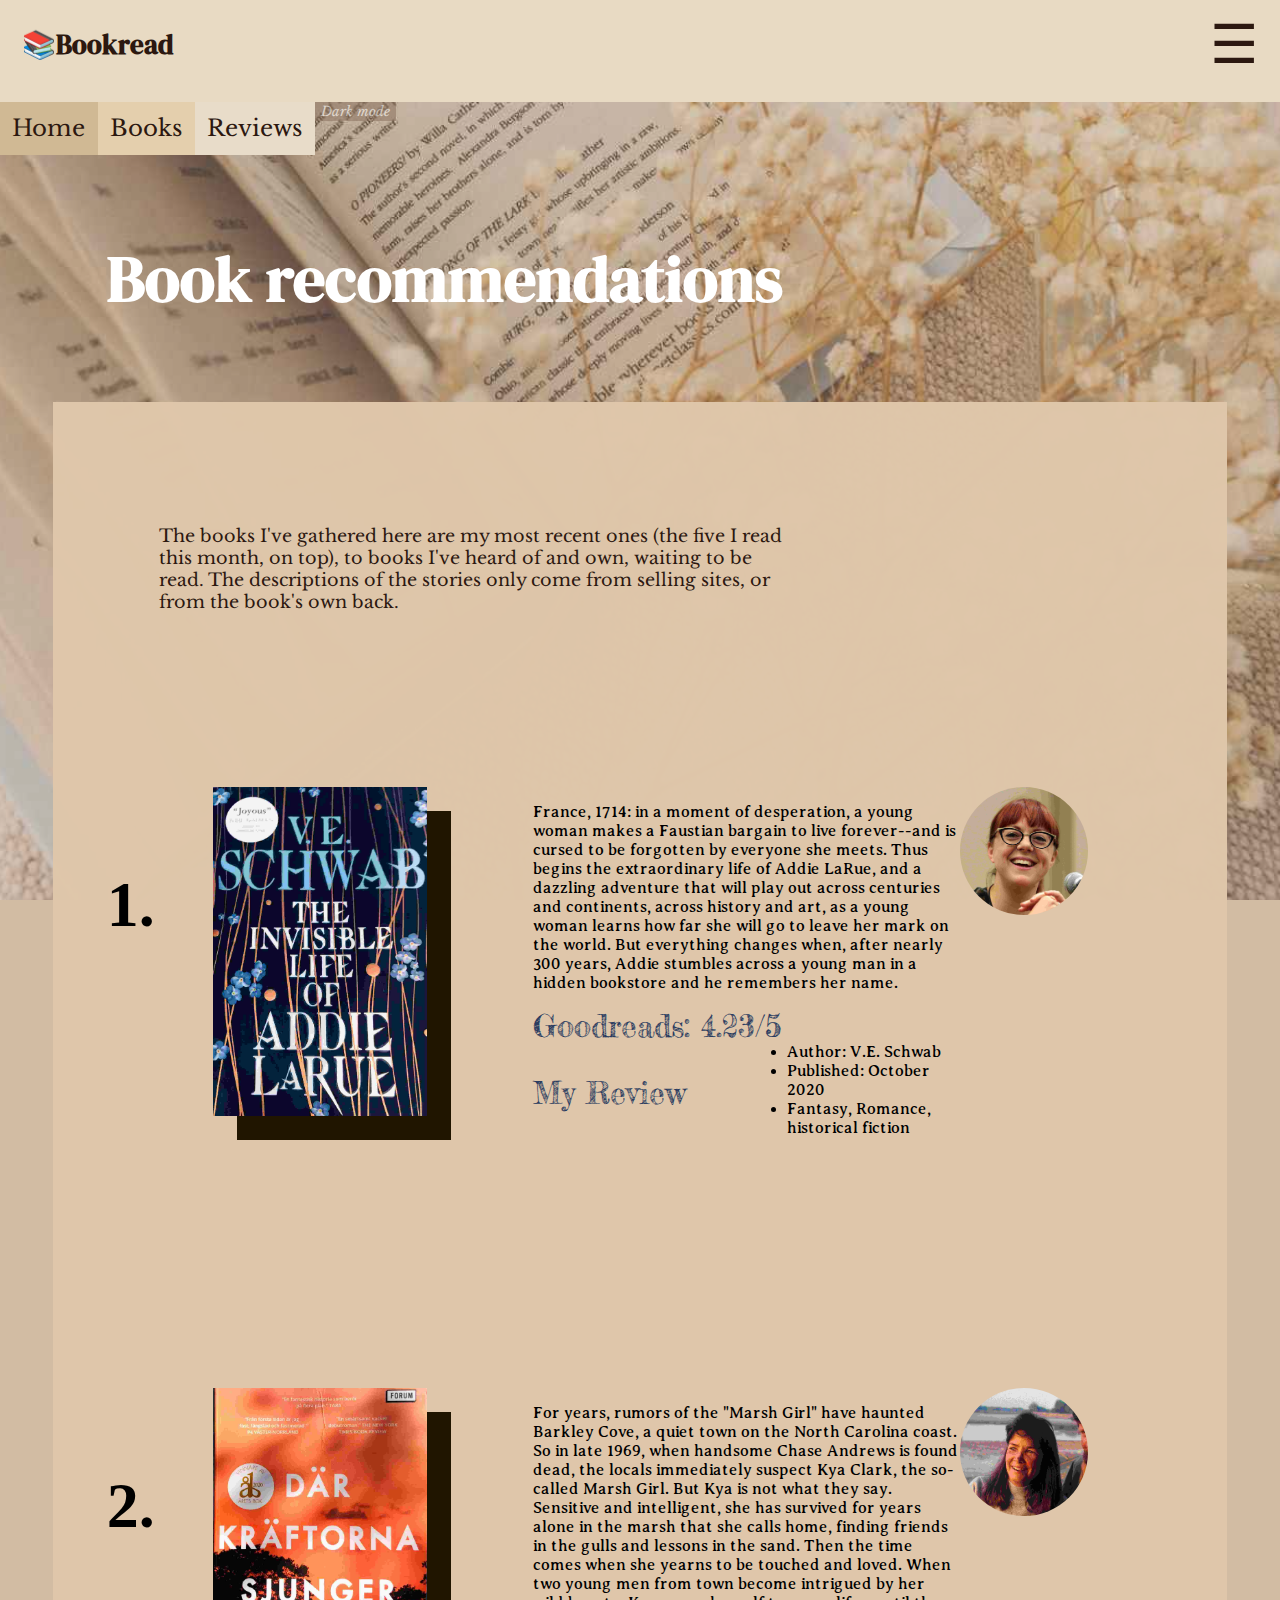
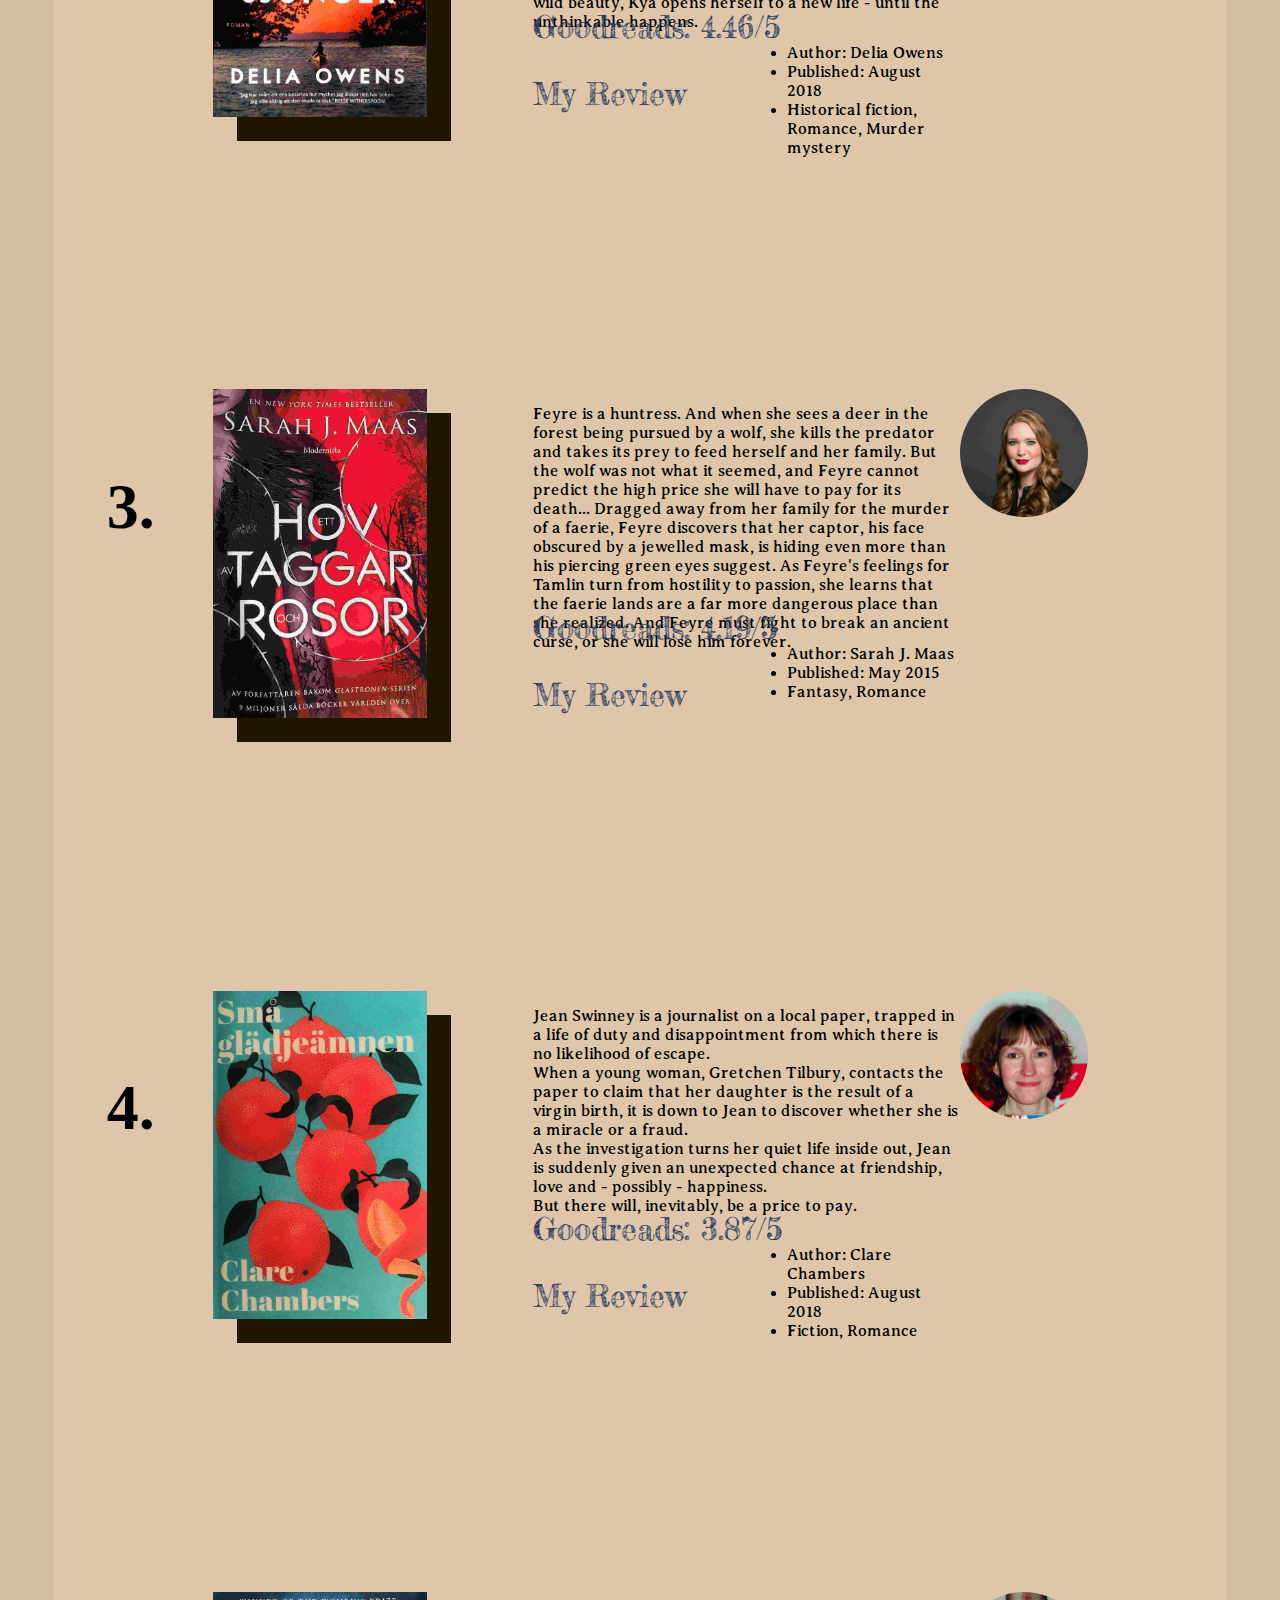
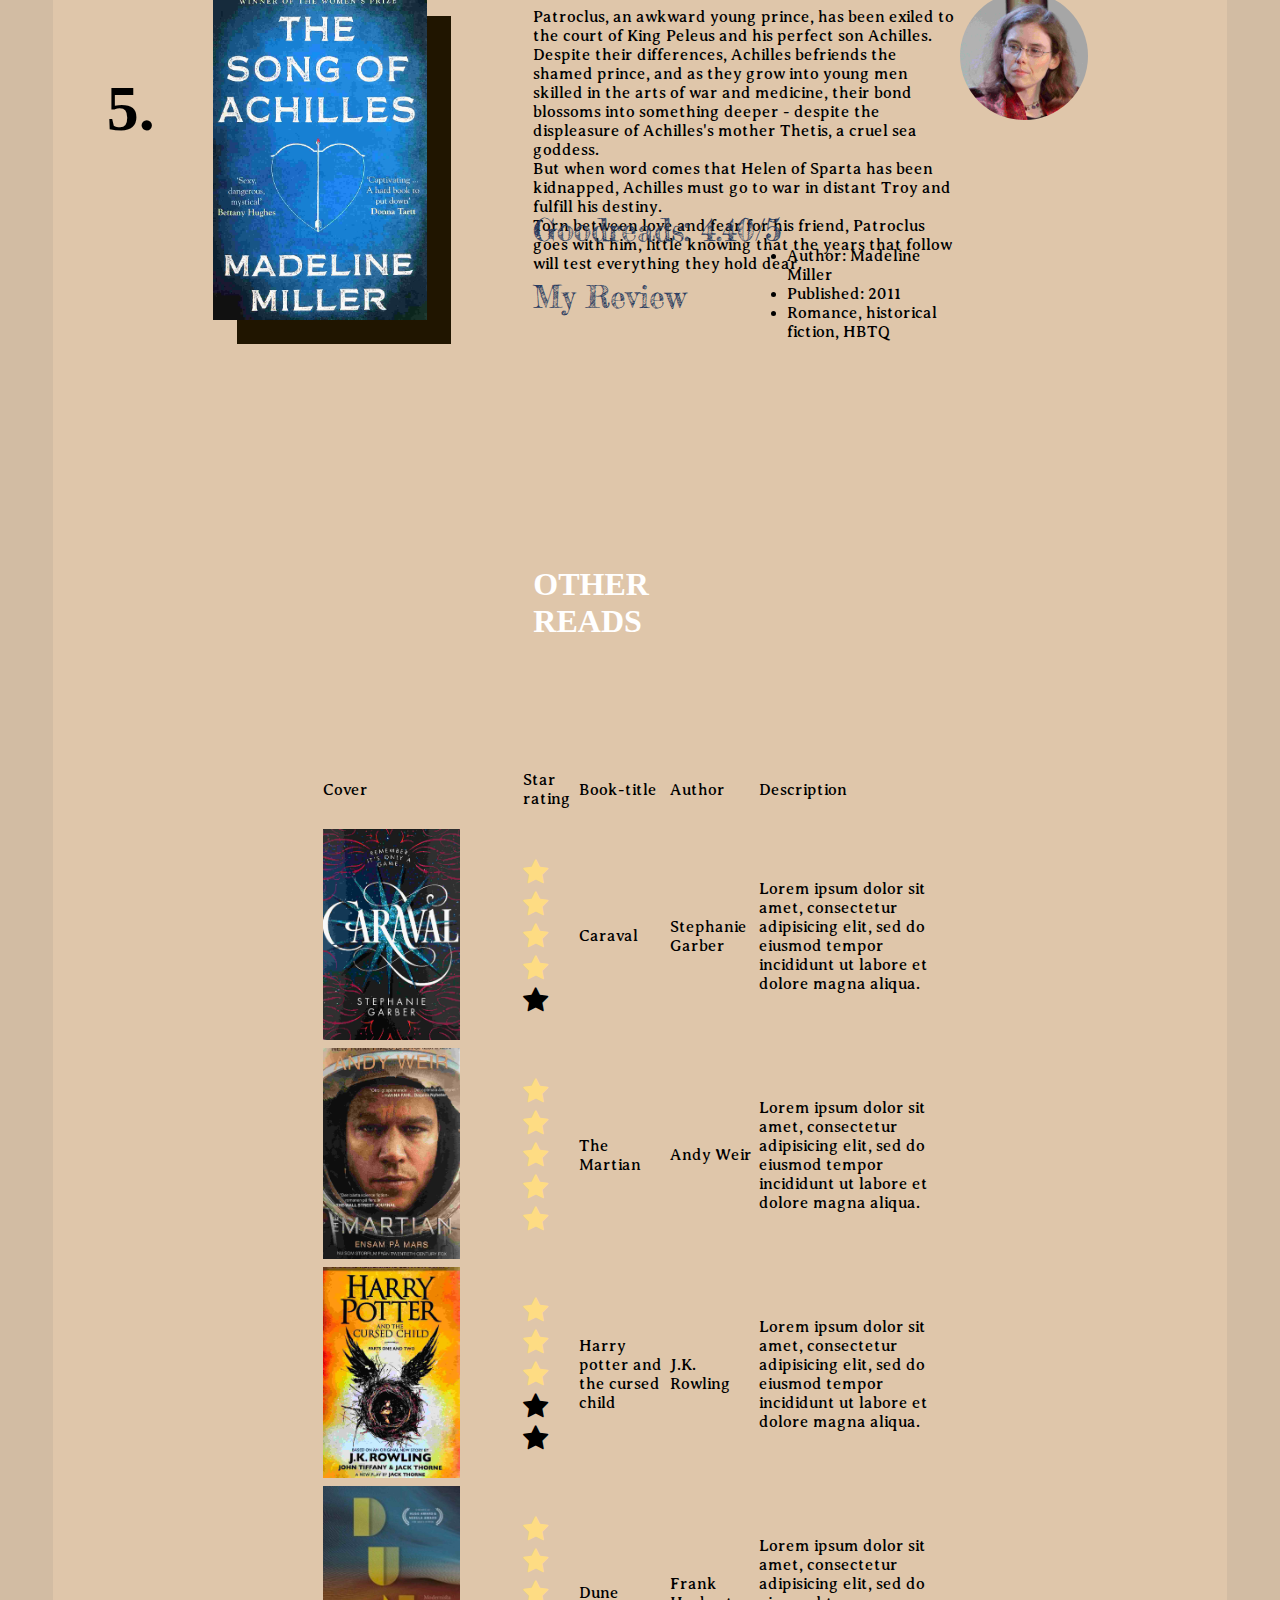
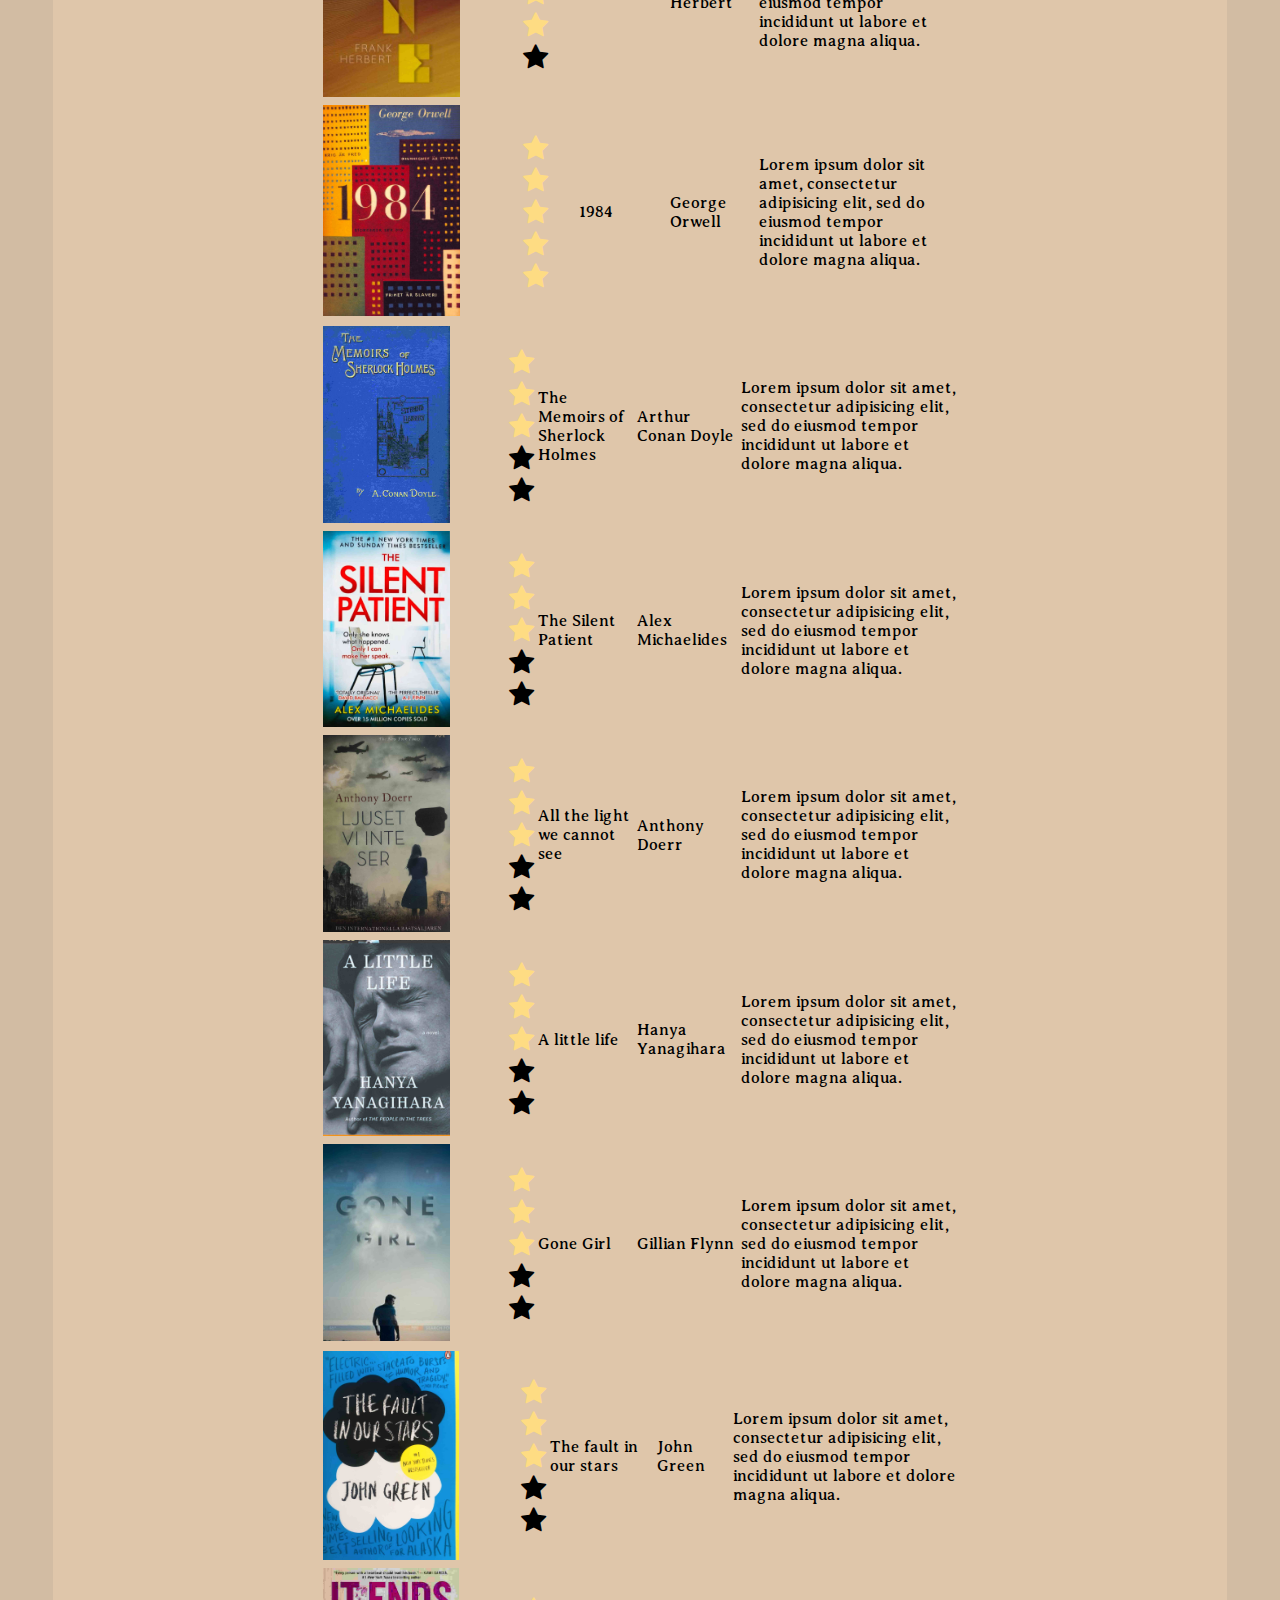
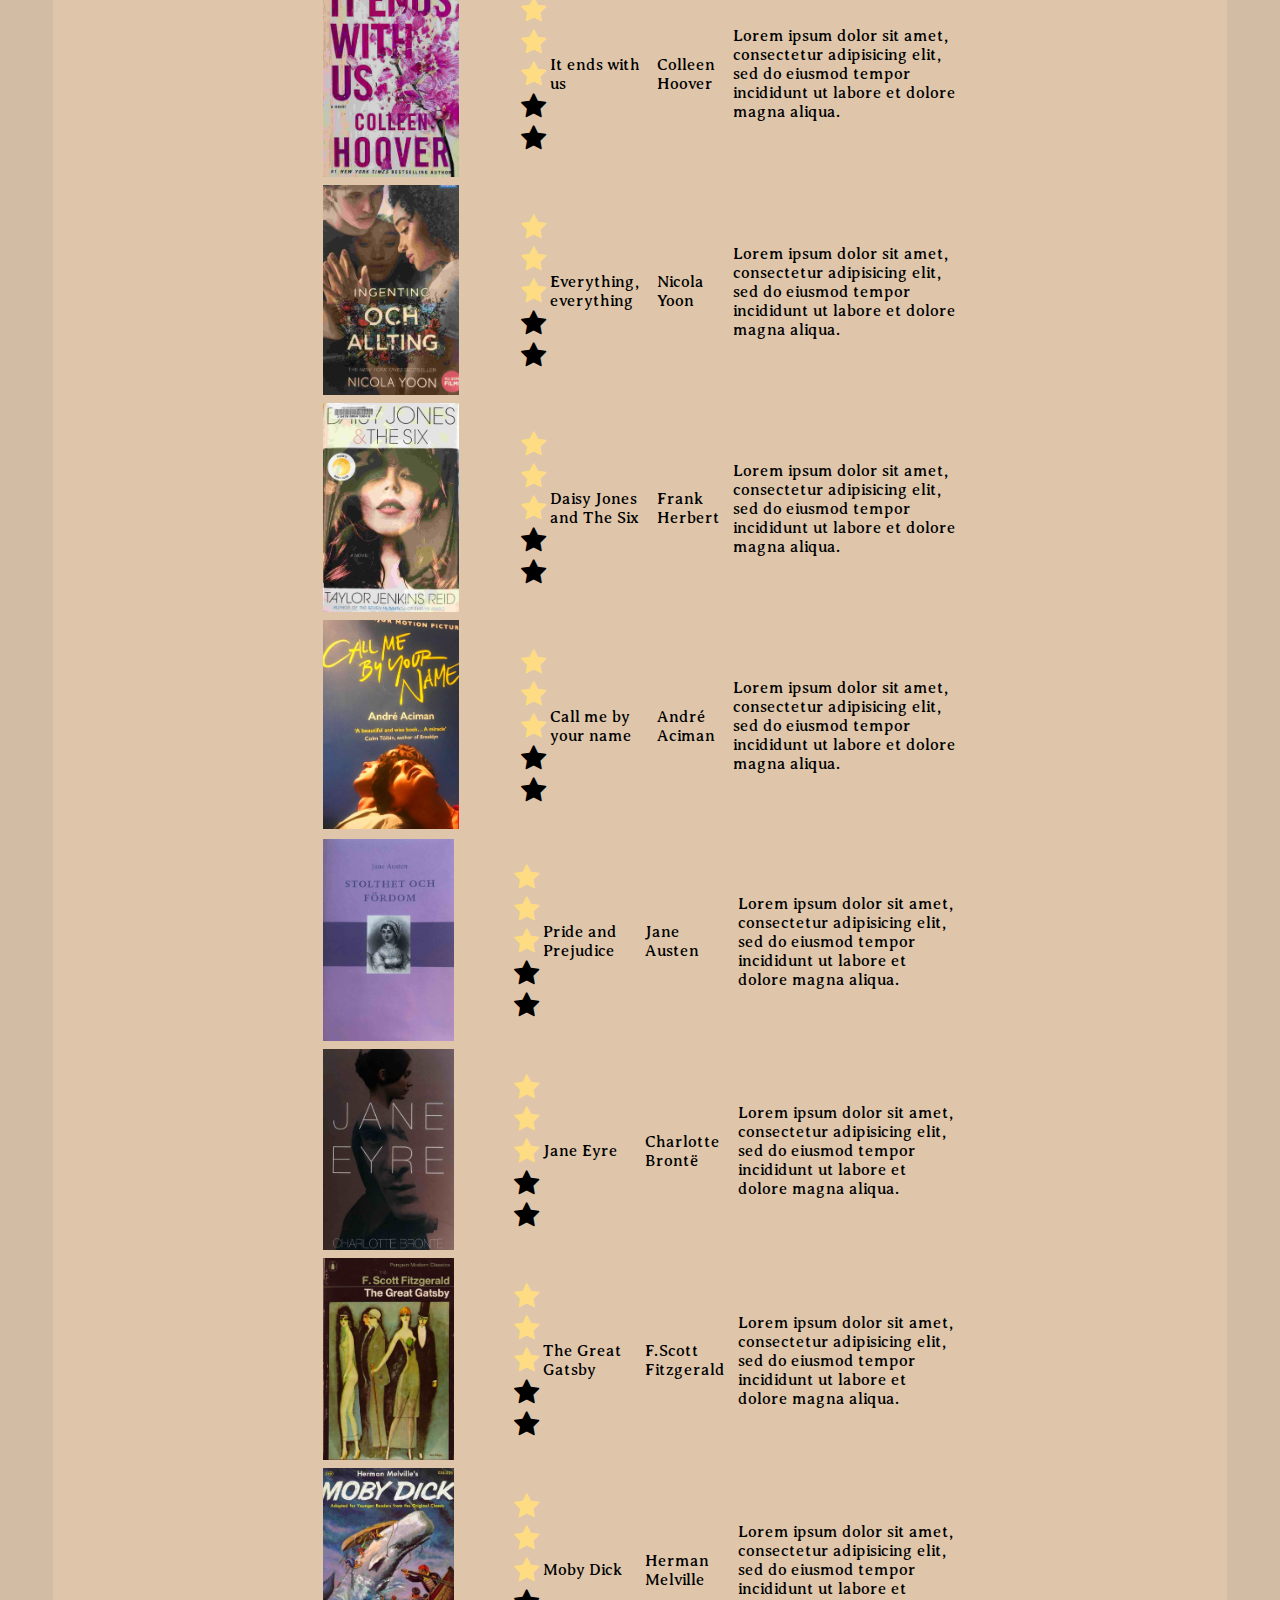
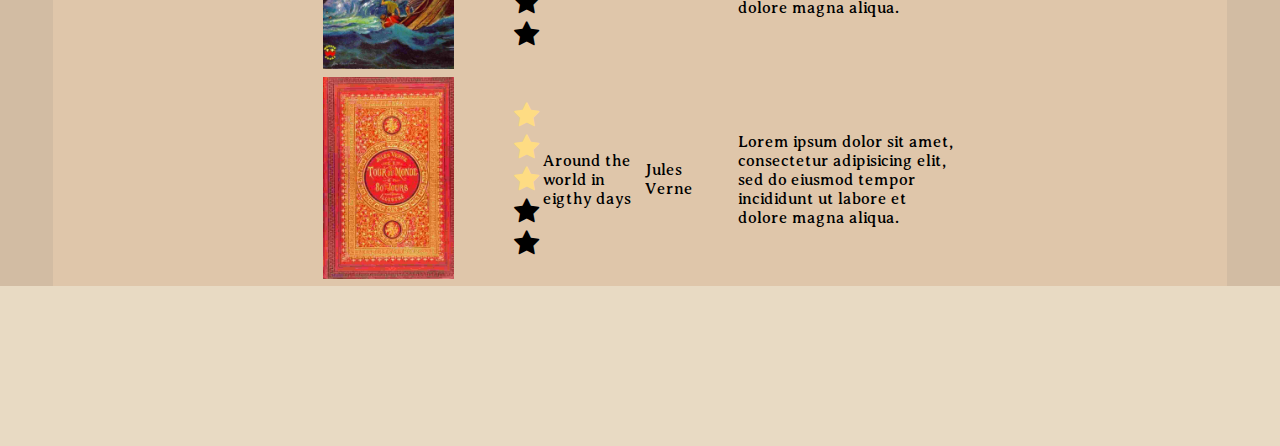
==== commit e100fe28: "v4" ====
--- a/bookread2.html
+++ b/bookread2.html
@@ -21,7 +21,7 @@
     </head>
        <script src="js/interest.js"></script> <!--Javascript-->
     <body
-    style="background-image: url('./img/Wowbooks.jpg');
+    style="background-image: url('./img/plpl3.jpg');
     background-size: cover;
     background-position: center;
     background-repeat: repeat;
@@ -31,7 +31,7 @@
 <div class="container">
 
     <div class="header">
-      <a href="bookread.html" class="logo">📚Bookread</a>
+      <a href="index.html" class="logo">📚Bookread</a>
       <div class="header-right">
         <a class="active" href="#home"><span style="font-size:300%;cursor:pointer" onclick="openNav()">&#9776;</span>
   </a>
@@ -44,35 +44,577 @@
       <div id="mySidenav" class="sidenav">
       <a href="javascript:void(0)" class="closebtn" onclick="closeNav()">&times;</a>
       <a href="index.html">Home</a>
-      <a href="bookread2.html">Reviews</a>
-      <a href="bookread3.html">Bookclub</a>
+      <a href="bookread2.html">Books</a>
+      <a href="bookread3.html">Reviews</a>
     </div>
+
 
 
 
     <div class="topnav , sticky">
       <a class="active" href="index.html">Home</a>
-      <a href="bookread2.html">Reviews</a>
-      <a href="bookread3.html">Bookclub</a>
+      <a href="bookread2.html">Books</a>
+      <a href="bookread3.html">Reviews</a>
          <button id="darkmodebutton" onclick="myFunction()"><i>Dark mode</i></button>
     </div>
+
           <p class="pagetext2">
              </p>
 
-  <h2 id="recommendationtitle">Book reviews</h2>
+  <h2 id="recommendationtitle">Book recommendations</h2>
+
 
 <p id="blankpage2"></p>
-
+<p class="introduction2">The books I've gathered here are my most recent ones (the five I read this month, on top), to books I've heard of and own, waiting to be read. The descriptions of the stories only come from selling sites, or from the book's own back. </p>
+
+<!--ONE-->
 <h3 class="number" id="first"> 1. </h3>
-<img src="img/addie.jpeg" id="firstbook" alt="Book's name">
-<p class="firstbookp"> Lorem ipsum dolor sit amet, consectetur adipisicing elit, sed do eiusmod tempor incididunt ut labore et dolore magna aliqua. Ut enim ad minim veniam, quis nostrud exercitation ullamco laboris nisi ut aliquip ex ea commodo consequat. <br>Duis aute irure dolor in reprehenderit in voluptate velit esse cillum dolore eu fugiat nulla pariatur. Excepteur sint occaecat cupidatat non proident, sunt in culpa qui officia deserunt mollit anim id est laborum.</p>
+<img src="img/addie.jpeg" class="shadowbox" id="firstbook" alt="The invisible life of Addie Larue, by V.E. Schwab">
+<p class="firstbookp , bookpfont">France, 1714: in a moment of desperation, a young woman makes a Faustian bargain to live forever--and is cursed to be forgotten by everyone she meets. Thus begins the extraordinary life of Addie LaRue, and a dazzling adventure that will play out across centuries and continents, across history and art, as a young woman learns how far she will go to leave her mark on the world. But everything changes when, after nearly 300 years, Addie stumbles across a young man in a hidden bookstore and he remembers her name.
+</p>
+
+<div class="ratingone , goodreads">
+    <a href="https://www.goodreads.com/book/show/50623864-the-invisible-life-of-addie-larue" class="goodreads">Goodreads: 4.23/5</a>
+    <br>
+    <br>
+  <a href="bookread3.html#first" class="reviewbutton, review1 , goodreads">My Review</a>
+</div>
+
+<img src="img/schwab.jpg" class="author" id="authorone" alt="Author">
+<ul class="specs1 , paddingspecs">
+  <li>Author: V.E. Schwab</li>
+  <li>Published: October 2020 </li>
+  <li>Fantasy, Romance, historical fiction</li>
+</ul>
+
+
+<!--TWO-->
 <h3 class="number" id="second">2.</h3>
+<img src="img/kraftor.jpeg" class="shadowbox" id="secondbook" alt="Where the crawdads sing, by Delia Owens">
+<p class="secondbookp , bookpfont">For years, rumors of the "Marsh Girl" have haunted Barkley Cove, a quiet town on the North Carolina coast. So in late 1969, when handsome Chase Andrews is found dead, the locals immediately suspect Kya Clark, the so-called Marsh Girl. But Kya is not what they say. Sensitive and intelligent, she has survived for years alone in the marsh that she calls home, finding friends in the gulls and lessons in the sand. Then the time comes when she yearns to be touched and loved. When two young men from town become intrigued by her wild beauty, Kya opens herself to a new life - until the unthinkable happens.</p>
+
+<div class="ratingtwo , goodreads">
+    <a href="https://www.goodreads.com/book/show/36809135-where-the-crawdads-sing" class="goodreads">Goodreads: 4.46/5</a>
+    <br>
+    <br>
+  <a href="bookread3.html#second" class="reviewbutton, review2 , goodreads">My Review</a>
+</div>
+
+<img src="img/delia.jpg" class="author" id="authortwo" alt="Author">
+<ul class="specs2 , paddingspecs">
+  <li>Author: Delia Owens</li>
+  <li>Published: August 2018 </li>
+  <li>Historical fiction, Romance, Murder mystery</li>
+</ul>
+
+
+<!--THREE-->
 <h3 class="number" id="third">3.</h3>
+<img src="img/game.jpeg" class="shadowbox" id="thirdbook" alt="A Court of Thorns and Roses by Sarah J. Maas">
+<p class="thirdbookp , bookpfont"> Feyre is a huntress. And when she sees a deer in the forest being pursued by a wolf, she kills the predator and takes its prey to feed herself and her family. But the wolf was not what it seemed, and Feyre cannot predict the high price she will have to pay for its death... Dragged away from her family for the murder of a faerie, Feyre discovers that her captor, his face obscured by a jewelled mask, is hiding even more than his piercing green eyes suggest. As Feyre's feelings for Tamlin turn from hostility to passion, she learns that the faerie lands are a far more dangerous place than she realized. And Feyre must fight to break an ancient curse, or she will lose him forever.</p>
+
+
+<div class="ratingthree , goodreads">
+    <a href="https://www.goodreads.com/book/show/16096824-a-court-of-thorns-and-roses" class="goodreads">Goodreads: 4.19/5</a>
+    <br>
+    <br>
+  <a href="bookread3.html#third" class="reviewbutton, review3 , goodreads">My Review</a>
+
+</div>
+
+<img src="img/sarah.jpg" class="author" id="authorthree" class alt="Author">
+<ul class="specs3 , paddingspecs">
+  <li>Author: Sarah J. Maas</li>
+  <li>Published: May 2015 </li>
+  <li>Fantasy, Romance</li>
+</ul>
+
+
+<!--FOUR-->
 <h3 class="number" id="fourth">4.</h3>
-
-
-<div class="footer">
-  <p>Footer</p>
+<img src="img/small.jpg" class="shadowbox" id="fourthbook" alt="Small Pleasures by Clare Chambers">
+<p class="fourthbookp , bookpfont">Jean Swinney is a journalist on a local paper, trapped in a life of duty and disappointment from which there is no likelihood of escape. <br>When a young woman, Gretchen Tilbury, contacts the paper to claim that her daughter is the result of a virgin birth, it is down to Jean to discover whether she is a miracle or a fraud.<br> As the investigation turns her quiet life inside out, Jean is suddenly given an unexpected chance at friendship, love and - possibly - happiness.<br>But there will, inevitably, be a price to pay. </p>
+
+<div class="ratingfour , goodreads">
+    <a href="https://www.goodreads.com/book/show/51475209-small-pleasures" class="goodreads">Goodreads: 3.87/5</a>
+    <br>
+    <br>
+  <a href="bookread3.html#fourth" class="reviewbutton, review4 , goodreads">My Review</a>
+</div>
+<img src="img/clare.jpg" class="author" id="authorfour" alt="Clare Chambers">
+
+<ul class="specs4 , paddingspecs">
+  <li>Author: Clare Chambers</li>
+  <li>Published: August 2018 </li>
+  <li>Fiction, Romance</li>
+</ul>
+
+
+<!--FIVE-->
+<h3 class="number" id="fifth">5.</h3>
+<img src="img/ahilles.jpeg" class="shadowbox" id="fifthbook" alt="The song of Achilles by Madeline Miller">
+<p class="fifthbookp , bookpfont"> Patroclus, an awkward young prince, has been exiled to the court of King Peleus and his perfect son Achilles. Despite their differences, Achilles befriends the shamed prince, and as they grow into young men skilled in the arts of war and medicine, their bond blossoms into something deeper - despite the displeasure of Achilles's mother Thetis, a cruel sea goddess.<br> But when word comes that Helen of Sparta has been kidnapped, Achilles must go to war in distant Troy and fulfill his destiny. <br>Torn between love and fear for his friend, Patroclus goes with him, little knowing that the years that follow will test everything they hold dear.</p>
+
+<div class="ratingfive , goodreads">
+    <a href="https://www.goodreads.com/book/show/13623848-the-song-of-achilles" class="goodreads">Goodreads: 4.40/5</a>
+    <br>
+    <br>
+  <a href="bookread3.html#fifth" class="reviewbutton, review5 , goodreads">My Review</a>
+
+</div>
+<img src="img/madeline.jpg" class="author" id="authorfive" alt="Madeline Miller">
+
+<ul class="specs5 , paddingspecs">
+  <li>Author: Madeline Miller</li>
+  <li>Published: 2011 </li>
+  <li>Romance, historical fiction, HBTQ</li>
+</ul>
+
+
+
+<h3 class="otherreads" id="otherreads2">OTHER READS</h3>
+
+
+<!--FIRST TABLE,  FANTASY-->
+
+<table class="fantasy2">
+  <tr>
+    <td><p class="bookpfont"> Cover</p></td>
+        <td><p class="bookpfont"> Star rating</p></td>
+        <td><p class="bookpfont"> Book-title</p></td>
+        <td><p class="bookpfont"> Author</p></td>
+        <td><p class="bookpfont"> Description</p></td>
+
+</tr>
+  <tr>
+    <td>
+      <img src="img/caraval.jpg" class="smolimage2"  id="caraval" alt="Caraval by Stephanie Garber"></td>
+        <td><div class="ratingsize2">
+        <span class="fa fa-star checked"></span>
+        <br>
+        <span class="fa fa-star checked"></span>
+        <br>
+        <span class="fa fa-star checked"></span>
+        <br>
+      <span class="fa fa-star checked"></span>
+        <br>
+        <span class="fa fa-star "></span>
+      <br></div></td>
+        <td><p class="bookpfont">Caraval</p></td>
+            <td><p class="bookpfont">Stephanie Garber</td>
+            <td><p class="bookpfont">Lorem ipsum dolor sit amet, consectetur adipisicing elit, sed do eiusmod tempor incididunt ut labore et dolore magna aliqua.</p></td>
+
+
+
+</tr>
+<tr>
+      <td> <img src="img/martian.jpg" class="smolimage2" id="martian" alt="The martian by Andy Weir"></td>
+      <td><div class="ratingsize2">
+      <span class="fa fa-star checked"></span>
+      <br>
+      <span class="fa fa-star checked"></span>
+      <br>
+      <span class="fa fa-star checked"></span>
+      <br>
+     <span class="fa fa-star checked"></span>
+      <br>
+    <span class="fa fa-star checked"></span>
+    <br></div></td>
+      <td><p class="bookpfont">The Martian</p></td>
+          <td><p class="bookpfont">Andy Weir</td>
+          <td><p class="bookpfont">Lorem ipsum dolor sit amet, consectetur adipisicing elit, sed do eiusmod tempor incididunt ut labore et dolore magna aliqua.</p></td>
+
+
+</tr>
+<tr>
+        <td> <img src="img/harry.jpg" class="smolimage2" id="harry" alt="Harry Potter and the cursed child by J.K. Rowling"></td>
+        <td><div class="ratingsize2">
+        <span class="fa fa-star checked"></span>
+        <br>
+        <span class="fa fa-star checked"></span>
+        <br>
+        <span class="fa fa-star checked"></span>
+        <br>
+        <span class="fa fa-star "></span>
+        <br>
+        <span class="fa fa-star "></span>
+      <br></div></td>
+        <td><p class="bookpfont">Harry potter and the cursed child</p></td>
+            <td><p class="bookpfont">J.K. Rowling</td>
+            <td><p class="bookpfont">Lorem ipsum dolor sit amet, consectetur adipisicing elit, sed do eiusmod tempor incididunt ut labore et dolore magna aliqua. </p></td>
+
+
+</tr>
+<tr>
+          <td> <img src="img/dune.jpg" class="smolimage2" id="dune" alt="Dune by Frank Herbert"></td>
+          <td><div class="ratingsize2">
+          <span class="fa fa-star checked"></span>
+          <br>
+          <span class="fa fa-star checked"></span>
+          <br>
+          <span class="fa fa-star checked"></span>
+          <br>
+        <span class="fa fa-star checked"></span>
+          <br>
+          <span class="fa fa-star "></span>
+        <br></div></td>
+          <td><p class="bookpfont">Dune</p></td>
+              <td><p class="bookpfont">Frank Herbert</td>
+              <td><p class="bookpfont">Lorem ipsum dolor sit amet, consectetur adipisicing elit, sed do eiusmod tempor incididunt ut labore et dolore magna aliqua. </p></td>
+
+
+
+</tr>
+<tr>
+            <td> <img src="img/nitton.jpg" class="smolimage2"  id="nitton" alt="1984 by George Orwell"></td>
+            <td><div class="ratingsize2">
+            <span class="fa fa-star checked"></span>
+            <br>
+            <span class="fa fa-star checked"></span>
+            <br>
+            <span class="fa fa-star checked"></span>
+            <br>
+            <span class="fa fa-star checked"></span>
+            <br>
+          <span class="fa fa-star checked"></span>
+          <br></div></td>
+            <td><p class="bookpfont">1984</p></td>
+                <td><p class="bookpfont">George Orwell</td>
+                <td><p class="bookpfont">Lorem ipsum dolor sit amet, consectetur adipisicing elit, sed do eiusmod tempor incididunt ut labore et dolore magna aliqua. </p></td>
+
+
+
+</tr>
+
+
+</table>
+
+
+<!--SECOND TABLE, MYSTERY-->
+
+<table class="mystery2">
+  <tr>
+    <td>
+      <img src="img/sherlock.jpg" class="smolimage2" id="sherlock" alt="The Memoirs of Sherlock Holmes by Arthur Conan Doyle"></td>
+        <td><div class="ratingsize2">
+        <span class="fa fa-star checked"></span>
+        <br>
+        <span class="fa fa-star checked"></span>
+        <br>
+        <span class="fa fa-star checked"></span>
+        <br>
+        <span class="fa fa-star "></span>
+        <br>
+        <span class="fa fa-star "></span>
+      <br></div></td>
+        <td><p class="bookpfont">The Memoirs of Sherlock Holmes</p></td>
+            <td><p class="bookpfont">Arthur Conan Doyle</td>
+            <td><p class="bookpfont">Lorem ipsum dolor sit amet, consectetur adipisicing elit, sed do eiusmod tempor incididunt ut labore et dolore magna aliqua.</p></td>
+
+
+
+</tr>
+<tr>
+      <td> <img src="img/silent.jpg" class="smolimage2" id="silent"  alt="The silent patient by Alex Michaelides"></td>
+      <td><div class="ratingsize2">
+      <span class="fa fa-star checked"></span>
+      <br>
+      <span class="fa fa-star checked"></span>
+      <br>
+      <span class="fa fa-star checked"></span>
+      <br>
+      <span class="fa fa-star "></span>
+      <br>
+      <span class="fa fa-star "></span>
+    <br></div></td>
+      <td><p class="bookpfont">The Silent Patient</p></td>
+          <td><p class="bookpfont">Alex Michaelides</td>
+          <td><p class="bookpfont">Lorem ipsum dolor sit amet, consectetur adipisicing elit, sed do eiusmod tempor incididunt ut labore et dolore magna aliqua.</p></td>
+
+
+</tr>
+<tr>
+        <td> <img src="img/ljus.jpg" class="smolimage2"  id="ljus" alt="All the light we cannot see by Anthony Doerr"></td>
+        <td><div class="ratingsize2">
+        <span class="fa fa-star checked"></span>
+        <br>
+        <span class="fa fa-star checked"></span>
+        <br>
+        <span class="fa fa-star checked"></span>
+        <br>
+        <span class="fa fa-star "></span>
+        <br>
+        <span class="fa fa-star "></span>
+      <br></div></td>
+        <td><p class="bookpfont">All the light we cannot see</p></td>
+            <td><p class="bookpfont">Anthony Doerr</td>
+            <td><p class="bookpfont">Lorem ipsum dolor sit amet, consectetur adipisicing elit, sed do eiusmod tempor incididunt ut labore et dolore magna aliqua. </p></td>
+
+
+</tr>
+<tr>
+          <td> <img src="img/little.jpg" class="smolimage2" id="little"  alt="A little life by Hanya Yanagihara"></td>
+          <td><div class="ratingsize2">
+          <span class="fa fa-star checked"></span>
+          <br>
+          <span class="fa fa-star checked"></span>
+          <br>
+          <span class="fa fa-star checked"></span>
+          <br>
+          <span class="fa fa-star "></span>
+          <br>
+          <span class="fa fa-star "></span>
+        <br></div></td>
+          <td><p class="bookpfont">A little life</p></td>
+              <td><p class="bookpfont">Hanya Yanagihara</td>
+              <td><p class="bookpfont">Lorem ipsum dolor sit amet, consectetur adipisicing elit, sed do eiusmod tempor incididunt ut labore et dolore magna aliqua. </p></td>
+
+
+
+</tr>
+<tr>
+            <td> <img src="img/gone.jpg" class="smolimage2" id="gone"  alt="Gone girl by Gillian Flynn"></td>
+            <td><div class="ratingsize2">
+            <span class="fa fa-star checked"></span>
+            <br>
+            <span class="fa fa-star checked"></span>
+            <br>
+            <span class="fa fa-star checked"></span>
+            <br>
+            <span class="fa fa-star "></span>
+            <br>
+            <span class="fa fa-star "></span>
+          <br></div></td>
+            <td><p class="bookpfont">Gone Girl</p></td>
+                <td><p class="bookpfont">Gillian Flynn</td>
+                <td><p class="bookpfont">Lorem ipsum dolor sit amet, consectetur adipisicing elit, sed do eiusmod tempor incididunt ut labore et dolore magna aliqua. </p></td>
+
+
+
+</tr>
+
+
+</table>
+
+<!--THIRD TABLE, ROMANCE-->
+
+<table class="romance2">
+  <tr>
+    <td>
+      <img src="img/john.jpg" class="smolimage2" id="john"  alt="The fault in our stars by John Green"></td>
+        <td><div class="ratingsize2">
+        <span class="fa fa-star checked"></span>
+        <br>
+        <span class="fa fa-star checked"></span>
+        <br>
+        <span class="fa fa-star checked"></span>
+        <br>
+        <span class="fa fa-star "></span>
+        <br>
+        <span class="fa fa-star "></span>
+      <br></div></td>
+        <td><p class="bookpfont">The fault in our stars</p></td>
+            <td><p class="bookpfont">John Green</td>
+            <td><p class="bookpfont">Lorem ipsum dolor sit amet, consectetur adipisicing elit, sed do eiusmod tempor incididunt ut labore et dolore magna aliqua.</p></td>
+
+
+
+</tr>
+<tr>
+      <td> <img src="img/ends.jpg" class="smolimage2"  id="ends" alt="It ends with us by Colleen Hoover"></td>
+      <td><div class="ratingsize2">
+      <span class="fa fa-star checked"></span>
+      <br>
+      <span class="fa fa-star checked"></span>
+      <br>
+      <span class="fa fa-star checked"></span>
+      <br>
+      <span class="fa fa-star "></span>
+      <br>
+      <span class="fa fa-star "></span>
+    <br></div></td>
+      <td><p class="bookpfont">It ends with us</p></td>
+          <td><p class="bookpfont">Colleen Hoover</td>
+          <td><p class="bookpfont">Lorem ipsum dolor sit amet, consectetur adipisicing elit, sed do eiusmod tempor incididunt ut labore et dolore magna aliqua.</p></td>
+
+
+</tr>
+<tr>
+        <td> <img src="img/inget.jpg" class="smolimage2"  id="inget"  alt="Everything, everything by Nicola Yoon"></td>
+        <td><div class="ratingsize2">
+        <span class="fa fa-star checked"></span>
+        <br>
+        <span class="fa fa-star checked"></span>
+        <br>
+        <span class="fa fa-star checked"></span>
+        <br>
+        <span class="fa fa-star "></span>
+        <br>
+        <span class="fa fa-star "></span>
+      <br></div></td>
+        <td><p class="bookpfont">Everything, everything</p></td>
+            <td><p class="bookpfont">Nicola Yoon</td>
+            <td><p class="bookpfont">Lorem ipsum dolor sit amet, consectetur adipisicing elit, sed do eiusmod tempor incididunt ut labore et dolore magna aliqua. </p></td>
+
+
+</tr>
+<tr>
+          <td> <img src="img/six.jpg" class="smolimage2"  id="six" alt="Daisy Jones and the Six by Taylor Jenkins Reid"></td>
+          <td><div class="ratingsize2">
+          <span class="fa fa-star checked"></span>
+          <br>
+          <span class="fa fa-star checked"></span>
+          <br>
+          <span class="fa fa-star checked"></span>
+          <br>
+          <span class="fa fa-star "></span>
+          <br>
+          <span class="fa fa-star "></span>
+        <br></div></td>
+          <td><p class="bookpfont">Daisy Jones and The Six</p></td>
+              <td><p class="bookpfont">Frank Herbert</td>
+              <td><p class="bookpfont">Lorem ipsum dolor sit amet, consectetur adipisicing elit, sed do eiusmod tempor incididunt ut labore et dolore magna aliqua. </p></td>
+
+
+
+</tr>
+<tr>
+            <td> <img src="img/call.jpg" class="smolimage2" id="call"  alt="Call me by your name by André Aciman "></td>
+            <td><div class="ratingsize2">
+            <span class="fa fa-star checked"></span>
+            <br>
+            <span class="fa fa-star checked"></span>
+            <br>
+            <span class="fa fa-star checked"></span>
+            <br>
+            <span class="fa fa-star "></span>
+            <br>
+            <span class="fa fa-star "></span>
+          <br></div></td>
+            <td><p class="bookpfont">Call me by your name</p></td>
+                <td><p class="bookpfont">André Aciman</td>
+                <td><p class="bookpfont">Lorem ipsum dolor sit amet, consectetur adipisicing elit, sed do eiusmod tempor incididunt ut labore et dolore magna aliqua. </p></td>
+
+
+
+</tr>
+
+
+</table>
+
+<!--FOURTH TABLE CLASSICS-->
+<table class="classics2">
+  <tr>
+    <td>
+      <img src="img/jane.jpg" class="smolimage2"  id="jane" alt="Pride and Prejudice by Jane Austen"></td>
+        <td><div class="ratingsize2">
+        <span class="fa fa-star checked"></span>
+        <br>
+        <span class="fa fa-star checked"></span>
+        <br>
+        <span class="fa fa-star checked"></span>
+        <br>
+        <span class="fa fa-star "></span>
+        <br>
+        <span class="fa fa-star "></span>
+      <br></div></td>
+        <td><p class="bookpfont">Pride and Prejudice</p></td>
+            <td><p class="bookpfont">Jane Austen</td>
+            <td><p class="bookpfont">Lorem ipsum dolor sit amet, consectetur adipisicing elit, sed do eiusmod tempor incididunt ut labore et dolore magna aliqua.</p></td>
+
+
+
+</tr>
+<tr>
+      <td> <img src="img/charlotte.jpg" class="smolimage2"  id="charlotte" alt="Jane Eyre by Charlotte Brontë"></td>
+      <td><div class="ratingsize2">
+      <span class="fa fa-star checked"></span>
+      <br>
+      <span class="fa fa-star checked"></span>
+      <br>
+      <span class="fa fa-star checked"></span>
+      <br>
+      <span class="fa fa-star "></span>
+      <br>
+      <span class="fa fa-star "></span>
+    <br></div></td>
+      <td><p class="bookpfont">Jane Eyre</p></td>
+          <td><p class="bookpfont">Charlotte Brontë</td>
+          <td><p class="bookpfont">Lorem ipsum dolor sit amet, consectetur adipisicing elit, sed do eiusmod tempor incididunt ut labore et dolore magna aliqua.</p></td>
+
+
+</tr>
+<tr>
+        <td> <img src="img/gatsby.jpg" class="smolimage2"  id="gatsby" alt="The Great Gatsby by F. Scott Fitzgerald"></td>
+        <td><div class="ratingsize2">
+        <span class="fa fa-star checked"></span>
+        <br>
+        <span class="fa fa-star checked"></span>
+        <br>
+        <span class="fa fa-star checked"></span>
+        <br>
+        <span class="fa fa-star "></span>
+        <br>
+        <span class="fa fa-star "></span>
+      <br></div></td>
+        <td><p class="bookpfont">The Great Gatsby</p></td>
+            <td><p class="bookpfont">F.Scott Fitzgerald</td>
+            <td><p class="bookpfont">Lorem ipsum dolor sit amet, consectetur adipisicing elit, sed do eiusmod tempor incididunt ut labore et dolore magna aliqua. </p></td>
+
+
+</tr>
+<tr>
+          <td> <img src="img/moby.jpg" class="smolimage2"  id="moby" alt="Moby Dick by Herman Melville"></td>
+          <td><div class="ratingsize2">
+          <span class="fa fa-star checked"></span>
+          <br>
+          <span class="fa fa-star checked"></span>
+          <br>
+          <span class="fa fa-star checked"></span>
+          <br>
+          <span class="fa fa-star "></span>
+          <br>
+          <span class="fa fa-star "></span>
+        <br></div></td>
+          <td><p class="bookpfont">Moby Dick</p></td>
+              <td><p class="bookpfont">Herman Melville</td>
+              <td><p class="bookpfont">Lorem ipsum dolor sit amet, consectetur adipisicing elit, sed do eiusmod tempor incididunt ut labore et dolore magna aliqua. </p></td>
+
+
+
+</tr>
+<tr>
+            <td> <img src="img/tour.jpg" class="smolimage2" alt="Around the world in eigthy days by Jules Verne"></td>
+            <td><div class="ratingsize2">
+            <span class="fa fa-star checked"></span>
+            <br>
+            <span class="fa fa-star checked"></span>
+            <br>
+            <span class="fa fa-star checked"></span>
+            <br>
+            <span class="fa fa-star "></span>
+            <br>
+            <span class="fa fa-star "></span>
+          <br></div></td>
+            <td><p class="bookpfont">Around the world in eigthy days</p></td>
+                <td><p class="bookpfont">Jules Verne</td>
+                <td><p class="bookpfont">Lorem ipsum dolor sit amet, consectetur adipisicing elit, sed do eiusmod tempor incididunt ut labore et dolore magna aliqua. </p></td>
+
+
+
+</tr>
+
+
+
+</table>
+
+
+
+
+
+
+<div class="footer3">
+
 </div>
 </div>
   </body>
--- a/css/grid.css
+++ b/css/grid.css
@@ -10,7 +10,7 @@
 /*HUVUDSIDAN*/
 .pagetext{
   grid-column: 1/-1;
-  grid-row: 1/50;
+  grid-row: 1/30;
 }
 
 
@@ -20,11 +20,6 @@
   grid-row: 3/4;
 }
 
-
-#fonttest {
-  grid-column: 2/10;
-  grid-row: 30/40;
-}
 .header{
   grid-column: 1/-1;
   grid-row: 1/2;
@@ -32,9 +27,10 @@
 }
 .footer{
   grid-column: 1/-1;
-  grid-row: 51/52;
-
-}
+  grid-row: 31/32;
+
+}
+
 .topnav{
   grid-column: 1/-1;
   grid-row: 2/3;
@@ -44,17 +40,13 @@
 
 .sliderp {
   grid-column: 7/11;
-  grid-row: 3/4;
+  grid-row: 3/5;
 }
 
 #introduction{
   grid-column: 2/6;
   grid-row: 4/5;
 }
-#girlbook{
-  grid-column: 6/10;
-  grid-row: 4/5;
-}
 
 
 .current{
@@ -96,34 +88,268 @@
 }
 
 
+/*TABLES*/
+.otherreads{
+  grid-column: 6/9;
+  grid-row: 14/15;
+}
+
+#fantasy{
+  grid-column: 2/7;
+  grid-row: 15/17;
+}
+.fantasy{
+  grid-column: 2/12;
+  grid-row: 16/18;
+}
+
+#mystery{
+  grid-column: 2/7;
+  grid-row: 19/21;
+}
+.mystery{
+  grid-column: 2/12;
+  grid-row: 20/22;
+}
+
+#romance{
+  grid-column: 2/4;
+  grid-row: 23/25;
+}
+.romance{
+  grid-column: 2/12;
+  grid-row: 24/26;
+}
+#classic{
+  grid-column: 2/4;
+  grid-row: 27/28;
+}
+.classic{
+  grid-column: 2/12;
+  grid-row: 27/31;
+}
 
 
 
 
 
 /*ANDRASIDAN*/
-
-
-
-
 #blankpage2 {
   grid-column: 2/12;
-  grid-row: 5/50;
-  .container {
-    display: grid;
-    grid-template-columns: repeat(12, 1fr);
-    grid-auto-rows: minmax(80px, auto);
-    width: 100%;
-  }
-
-
-
-  /*HUVUDSIDAN*/
-  .pagetext{
-    grid-column: 1/-1;
-    grid-row: 1/50;
-  }
-
+  grid-row: 5/41;
+
+}
+#recommendationtitle {
+  grid-column: 2/10;
+  grid-row: 3/4;
+}
+
+.pagetext2{
+  grid-column: 1/-1;
+  grid-row: 1/41;
+}
+
+/*content*/
+.introduction2{
+  grid-column: 2/9;
+  grid-row: 5/7;
+}
+
+/*1*/
+#first{
+  grid-column: 2/3;
+  grid-row: 6/8;
+}
+#firstbook{
+  grid-column: 3/5;
+  grid-row: 7/9;
+}
+.firstbookp{
+  grid-column: 6/10;
+  grid-row: 7/9;
+}
+.ratingone{
+  grid-column: 6/10;
+  grid-row: 8/10;
+}
+.specs1{
+  grid-column: 8/10;
+  grid-row: 8/10;
+}
+#authorone{
+  grid-column: 10/12;
+  grid-row: 7/10;
+}
+
+/*2*/
+#second{
+  grid-column: 2/3;
+  grid-row: 9/11;
+}
+#secondbook{
+  grid-column: 3/5;
+grid-row: 10/12;
+}
+.secondbookp{
+  grid-column: 6/10;
+  grid-row: 10/12;
+}
+.ratingtwo{
+  grid-column: 6/10;
+  grid-row: 11/13;
+}
+#authortwo{
+  grid-column: 10/12;
+  grid-row: 10/13;
+}
+.specs2{
+  grid-column: 8/10;
+  grid-row: 11/13;
+}
+/*3*/
+#third{
+  grid-column: 2/3;
+  grid-row: 12/14;
+}
+#thirdbook{
+  grid-column: 3/5;
+grid-row: 13/15;
+}
+.thirdbookp{
+  grid-column: 6/10;
+  grid-row: 13/15;
+}
+.ratingthree{
+  grid-column: 6/10;
+  grid-row: 14/17;
+}
+#authorthree{
+  grid-column: 10/12;
+  grid-row: 13/16;
+}
+.specs3{
+  grid-column: 8/10;
+  grid-row: 14/17;
+}
+/*4*/
+#fourth{
+  grid-column: 2/3;
+  grid-row: 15/17;
+}
+#fourthbook{
+  grid-column: 3/5;
+grid-row: 16/18;
+}
+.fourthbookp{
+  grid-column: 6/10;
+  grid-row: 16/18;
+}
+.ratingfour{
+  grid-column: 6/10;
+  grid-row: 17/20;
+}
+
+#authorfour{
+  grid-column: 10/12;
+  grid-row: 16/19;
+}
+.specs4{
+  grid-column: 8/10;
+  grid-row: 17/20;
+}
+/*5*/
+#fifth{
+  grid-column: 2/3;
+  grid-row: 18/20;
+}
+#fifthbook{
+  grid-column: 3/5;
+grid-row: 19/21;
+}
+.fifthbookp{
+  grid-column: 6/10;
+  grid-row: 19/21;
+}
+.ratingfive{
+  grid-column: 6/10;
+  grid-row: 20/23;
+}
+#authorfive{
+  grid-column: 10/12;
+  grid-row: 19/22;
+}
+.specs5{
+  grid-column: 8/10;
+  grid-row: 20/23;
+}
+
+#otherreads2{
+  grid-column: 6/8;
+  grid-row: 23/24;
+}
+
+.fantasy2{
+  grid-column: 4/10;
+  grid-row: 25/29;
+}
+
+.mystery2{
+  grid-column: 4/10;
+  grid-row: 29/33;
+}
+
+.romance2{
+  grid-column: 4/10;
+  grid-row: 33/37;
+}
+
+.classics2{
+  grid-column: 4/10;
+  grid-row: 37/41;
+}
+
+
+.footer3{
+  grid-column: 1/-1;
+  grid-row: 41/43;
+
+}
+
+
+
+
+
+
+
+
+
+/*TREDJESIDAN*/
+
+.pagetext3{
+  grid-column: 1/-1;
+  grid-row: 1/22;
+}
+#blankpage3 {
+  grid-column: 2/12;
+  grid-row: 5/23;
+
+}
+
+.footer2{
+  grid-column: 1/-1;
+  grid-row: 23/24;
+
+}
+
+
+
+
+
+
+
+/*MEDIA SCREEN*/
+
+@media screen and (max-width: 800px) {
 
 
   #welcomerubrik {
@@ -132,232 +358,9 @@
   }
 
 
-  #fonttest {
+   #blankpage2 , #blankpage3 {
     grid-column: 2/10;
-    grid-row: 30/40;
-  }
-  .header{
-    grid-column: 1/-1;
-    grid-row: 1/2;
-
-  }
-  .footer{
-    grid-column: 1/-1;
-    grid-row: 51/52;
-
-  }
-  .topnav{
-    grid-column: 1/-1;
-    grid-row: 2/3;
-  }
-
-  /*content*/
-
-  .sliderp {
-    grid-column: 7/11;
-    grid-row: 3/4;
-  }
-
-  #introduction{
-    grid-column: 2/6;
-    grid-row: 4/5;
-  }
-  #girlbook{
-    grid-column: 6/10;
-    grid-row: 4/5;
-  }
-
-
-  .current{
-    grid-column: 8/10;
-    grid-row: 8/11;
-  }
-  .currentback{
-    grid-column: 2/12;
-    grid-row: 7/13;
-  }
-  .currentitle{
-    grid-column: 2/12;
-    grid-row: 6/8;
-  }
-  #curent{
-    grid-column: 3/8;
-    grid-row: 7/10;
-  }
-  .starrating{
-    grid-column: 3/8;
-    grid-row: 10/11;
-  }
-  #monthsread1{
-    grid-column: 3/5;
-    grid-row: 12/13;
-  }
-
-  #monthsread2{
-    grid-column: 5/7;
-    grid-row: 12/13;
-  }
-  #monthsread3{
-    grid-column: 7/9;
-    grid-row: 12/13;
-  }
-  #monthsread4{
-    grid-column: 9/11;
-    grid-row: 12/13;
-  }
-
-
-
-
-
-
-
-  /*ANDRASIDAN*/
-
-
-
-
-  #blankpage2 {
-    grid-column: 2/12;
-    grid-row: 5/50;
-
-  }
-  #recommendationtitle {
-    grid-column: 2/10;
-    grid-row: 3/4;
-  }
-
-  .pagetext2{
-    grid-column: 1/-1;
-    grid-row: 1/50;
-  }
-
-  /*content*/
-  #first{
-    grid-column: 2/3;
-    grid-row: 6/8;
-  }
-  #firstbook{
-    grid-column: 3/5;
-    grid-row: 7/9;
-  }
-  .firstbookp{
-    grid-column: 6/10;
-    grid-row: 7/9;
-  }
-  #second{
-    grid-column: 2/3;
-    grid-row: 9/11;
-  }
-  #third{
-    grid-column: 2/3;
-    grid-row: 11/13;
-  }
-  #fourth{
-    grid-column: 2/3;
-    grid-row: 13/15;
-  }
-  /*TREDJESIDAN*/
-
-
-
-
-
-
-
-
-
-
-
-  /*MEDIA SCREEN*/
-
-  @media screen and (max-width: 800px) {
-
-
-    #welcomerubrik {
-      grid-column: 1/11;
-      grid-row: 3/4;
-    }
-
-
-    #blankpage , #blankpage2 {
-      grid-column: 2/10;
-      grid-row: 3/50;
-
-    }
-    /*Första sidan content*/
-
-  #introduction{
-    grid-column: 2/11;
-    grid-row: 4/5;
-  }
-  #girlbook{
-    grid-column: 2/8;
-    grid-row: 5/6;
-  }
-  .currentback{
-    grid-column: 2/12;
-    grid-row: 7/10;
-  }
-  .current{
-    grid-column: 9/11;
-    grid-row: 7/10;
-  }
-  .currentitle{
-    grid-column: 2/12;
-    grid-row: 6/8;
-  }
-  #curent{
-    grid-column: 2/9;
-    grid-row: 7/9;
-  }
-  .starrating{
-    grid-column: 6/12;
-    grid-row: 9/11;
-  }
-
-  }
-
-}
-#recommendationtitle {
-  grid-column: 2/10;
-  grid-row: 3/4;
-}
-
-.pagetext2{
-  grid-column: 1/-1;
-  grid-row: 1/50;
-}
-
-
-
-
-/*TREDJESIDAN*/
-
-
-
-
-
-
-
-
-
-
-
-/*MEDIA SCREEN*/
-
-@media screen and (max-width: 800px) {
-
-
-  #welcomerubrik {
-    grid-column: 1/11;
-    grid-row: 3/4;
-  }
-
-
-  #blankpage , #blankpage2 {
-    grid-column: 2/10;
-    grid-row: 3/50;
+    grid-row: 3/20;
 
   }
   /*Första sidan content*/
@@ -391,4 +394,258 @@
   grid-row: 9/11;
 }
 
-}
+
+
+.current{
+  grid-column: 8/12;
+  grid-row: 7/9;
+}
+.currentback{
+  grid-column: 2/12;
+  grid-row: 7/11;
+}
+.starrating{
+  grid-column: 2/7;
+  grid-row: 7/8;
+}
+
+#monthsread1{
+  grid-column: 3/8;
+  grid-row: 9/10;
+}
+#monthsread2{
+  grid-column: 7/12;
+  grid-row: 9/10;
+}
+#monthsread3{
+  grid-column: 3/8;
+  grid-row: 10/11;
+}
+#monthsread4{
+  grid-column: 7/12;
+  grid-row: 10/11;
+}
+
+
+.otherreads{
+  grid-column: 3/12;
+  grid-row: 11/12;
+}
+
+#fantasy{
+  grid-column: 2/12;
+  grid-row: 12/13;
+}
+.fantasy{
+  grid-column: 1/13;
+  grid-row: 13/14;
+}
+.smolimage{
+  width:100%;
+}
+#mystery{
+  grid-column: 2/12;
+  grid-row: 14/15;
+}
+.mystery{
+  grid-column: 1/13;
+  grid-row: 15/16;
+}
+
+#romance{
+  grid-column: 2/12;
+  grid-row: 16/17;
+}
+.romance{
+  grid-column: 1/13;
+  grid-row: 17/18;
+}
+#classic{
+  grid-column: 2/12;
+  grid-row: 18/19;
+}
+.classic{
+  grid-column: 1/13;
+  grid-row: 19/20;
+}
+.pagetext{
+  grid-column: 1/-1;
+  grid-row: 1/21;
+}
+.footer{
+  grid-column: 1/-1;
+  grid-row: 21/22;
+}
+
+/*Andra sidan content*/
+
+#blankpage2 {
+  grid-column: 2/12;
+  grid-row: 3/35;
+}
+.pagetext2{
+  grid-column: 1/-1;
+  grid-row: 1/35;
+}
+
+.introduction2{
+  grid-column: 2/12;
+  grid-row: 4/5;
+}
+
+/*1*/
+#first{
+  grid-column: 2/3;
+  grid-row: 6/7;
+}
+#firstbook{
+  grid-column: 5/11;
+grid-row: 6/7;
+}
+.firstbookp{
+  grid-column: 2/11;
+  grid-row: 7/9;
+}
+.ratingone{
+  grid-column: 2/8;
+  grid-row: 9/10;
+}
+.specs1{
+  grid-column: 6/12;
+  grid-row: 9/10;
+}
+
+
+/*2*/
+#second{
+  grid-column: 2/3;
+  grid-row: 11/12;
+}
+#secondbook{
+  grid-column: 5/11;
+grid-row: 11/12;
+}
+.secondbookp{
+  grid-column: 2/11;
+  grid-row: 12/14;
+}
+.ratingtwo{
+  grid-column: 2/8;
+  grid-row: 14/15;
+}
+.specs2{
+  grid-column: 6/12;
+  grid-row: 14/15;
+}
+
+/*3*/
+#third{
+  grid-column: 2/3;
+  grid-row: 16/17;
+}
+#thirdbook{
+  grid-column: 5/11;
+grid-row: 16/17;
+}
+.thirdbookp{
+  grid-column: 2/11;
+  grid-row: 17/19;
+}
+.ratingthree{
+  grid-column: 2/8;
+  grid-row: 19/20;
+}
+.specs3{
+  grid-column: 6/12;
+  grid-row: 19/20;
+}
+
+/*4*/
+#fourth{
+  grid-column: 2/3;
+  grid-row: 21/22;
+}
+#fourthbook{
+  grid-column: 5/11;
+grid-row: 21/22;
+}
+.fourthbookp{
+  grid-column: 2/11;
+  grid-row: 22/24;
+}
+.ratingfour{
+  grid-column: 2/8;
+  grid-row: 24/25;
+}
+.specs4{
+  grid-column: 6/12;
+  grid-row: 24/25;
+}
+
+/*5*/
+#fifth{
+  grid-column: 2/3;
+  grid-row: 26/27;
+}
+#fifthbook{
+  grid-column: 5/11;
+grid-row: 26/27;
+}
+.fifthbookp{
+  grid-column: 2/11;
+  grid-row: 27/29;
+}
+.ratingfive{
+  grid-column: 2/8;
+  grid-row: 29/30;
+}
+.specs5{
+  grid-column: 6/12;
+  grid-row: 29/30;
+}
+
+
+#otherreads2{
+  grid-column: 6/8;
+  grid-row:30/31;
+}
+
+.fantasy2{
+  grid-column: 2/12;
+  grid-row: 31/32;
+}
+
+.mystery2{
+  grid-column: 2/12;
+  grid-row: 32/33;
+}
+
+.romance2{
+  grid-column: 2/12;
+  grid-row: 33/34;
+}
+
+.classics2{
+  grid-column: 2/12;
+  grid-row: 34/35;
+}
+
+.footer3{
+  grid-column: 1/-1;
+  grid-row: 35/36;
+
+/*Tredje sidan content*/
+
+
+#blankpage3{
+  grid-column: 2/12;
+  grid-row: 3/30;
+}
+.footer2{
+  grid-column: 1/-1;
+  grid-row: 30/31;
+}
+
+
+
+}
--- a/css/style.css
+++ b/css/style.css
@@ -12,16 +12,19 @@
 .sliderp{
   width: 50%;
 }
-#introduction{
+#introduction , .introduction2{
   background-color:#dbc0a2;
   color: #2c1810;
   padding: 10%;
   font-size: 110%;
   font-family:  'Libre Baskerville', serif
 }
+.introduction2{
+    padding: 7%;
+      background-color: transparent;
+}
 .current{
   width: 100%;
-  box-shadow: 1em 1em rgb(32, 21, 0);
 }
 .currentback {
   background-color:#dbc0a2;
@@ -43,15 +46,46 @@
 padding-left: 10%;
 }
 
-#monthsread1 , #monthsread2 , #monthsread3 {
+#monthsread1 , #monthsread2 , #monthsread3 , #monthsread4{
 margin-bottom: 10%;
 width: 85%;
 }
-
-#monthsread4{
-margin-bottom: 10%;
-width: 90%;
-}
+.current:hover , #monthsread1:hover , #monthsread2:hover , #monthsread3:hover , #monthsread4:hover{
+  filter: drop-shadow(8px 8px 10px #4d3a2b);
+}
+
+/*IMAGE GALLERY*/
+.otherreads{
+  color: white;
+  font-size: 200%;
+    font-family: 'Volkhov', serif;
+}
+.othertitle{
+  font-size: 400%;
+  font-family: 'Volkhov', serif;
+  color: white;
+  z-index:1;
+}
+
+.smolimage{
+  width: 60%;
+}
+
+.smolimage2{
+  width: 70%;
+}
+
+
+.smolimage:hover{
+    filter: drop-shadow(8px 8px 10px #4d3a2b);
+}
+
+.bookpfont2{
+    font-family: 'Volkhov', serif;
+}
+
+
+
 
 
 
@@ -84,35 +118,15 @@
     font-family: 'Libre Baskerville', serif;
 
 }
-
-
 *p  {
   color:#2c1810;
 }
-
-
-#welcomerubrik {
-  font-size: 4em;
-  color: white;
-  padding-left: 5%;
-  font-family: 'DM Serif Display', serif;
-}
-
 header {
   padding: -3%;
 }
-
-
-
-
-
-
-
 /*TOPPNAVET, home, etc.*/
 .topnav {
   overflow: hidden;
-
-
 }
 
 .topnav a {
@@ -127,8 +141,6 @@
    transition: 0.3s;
 }
 
-
-
 /*OMBRE,en ombre effekt på toppnavet*/
 .topnav a.active {
   background-color: #d0b994;
@@ -162,9 +174,17 @@
   top: 0;
 }
 
+#welcomerubrik {
+  font-size: 4em;
+  color: white;
+  padding-left: 5%;
+  font-family: 'DM Serif Display', serif;
+}
+
+
 /*Star rating färg*/
 .checked {
-  color: rgb(255, 219, 113);
+  color: rgb(254, 220, 131);
 }
 
 
@@ -207,7 +227,7 @@
 
 
 /*Footer*/
-.footer {
+.footer , .footer2 , .footer3 {
   left: 0;
   bottom: 0;
   width: 100%;
@@ -269,7 +289,7 @@
 /*HUVUDSIDAN SLUT*/
 
 /*ANDRASIDAN (samma som första fast med ändringar i content och stil)*/
-#blankpage2{
+#blankpage2 , #blankpage3{
   background-color: #dfc6aa;
     font-family: 'Lora', serif;
     font-size: 1.3em;
@@ -295,215 +315,63 @@
 }
 
 /*content*/
+
 .number{
   font-family: 'Volkhov', serif;
   font-size: 400%;
-  padding-top: 200%;
-}
-#firstbook{
+  padding-top: 220%;
+}
+.shadowbox{
   width: 100%;
   box-shadow: 1.5em 1.5em rgb(32, 21, 0);
 }
-.firstbookp{
-  font-family: 'Libre Baskerville', serif;
+
+.bookpfont{
+font-family: 'Averia Serif Libre', cursive;
+}
+
+.ratingsize{
+  font-size: 200%;
+}
+
+.ratingsize2{
+  font-size: 170%;
+}
+
+.author{
+  border-radius: 50%;
+  width:60%;
+}
+
+.paddingspecs{
+  padding-top: 10%;
+font-family: 'Averia Serif Libre', cursive;
+}
+
+.goodreads{
+  font-family: 'Fredericka the Great', cursive;
+  font-size: 140%;
+  color: rgb(42, 60, 96);
+  font-style: none;
+  text-decoration: none;
+}
+
+.goodreads:hover{
+  color: white;
+  font-decoration: none;
 }
 
 /*ANDRASIDAN SLUT*/
 
 
-
-
-
-
-
-
-
-/* DARK MODE*/
-#darkmodebutton {
-  background-color:#856c5b;
-  color: white;
-  opacity: 50%;
-  font-family: 'Libre Baskerville', serif;
-  border-style: none;
-  style: none;
-}
-#darkmodebutton:hover{
-  background-color:rgb(0, 0, 0);
-}
-.dark-mode .pagetext{
-  background-color: #170b01;
-  color: white;
-
-}
-.dark-mode .topnav *a{
-  background-color: #201a19;
-  color: white;
-}
-.dark-mode .topnav a:nth-child(1){
-  background-color: black;
-  color: white;
-
-}
-.dark-mode .topnav a:nth-child(2){
-  background-color: black;
-  color: white;
-
-}.dark-mode .topnav a:nth-child(3){
-  background-color: black;
-  color: white;
-
-}.dark-mode .topnav a:nth-child(4){
-  background-color: black;
-  color: white;
-
-}
-.dark-mode .topnav a:nth-child(5){
-  background-color: black;
-  color: white;
-
-}
-.dark-mode #blankpage {
-  background-color: #201a19;
-  color: white;
-
-}
-
-.dark-mode #blankpage2{
-  background-color: #201a19;
-  color: white;
-
-}
-.dark-mode .pagetext2{
-  background-color: #201a19;
-  color: white;
-
-}
-
-.darkmode .active{
-  background-color: #201a19;
-  color: white;
-}
-
-.dark-mode #fonttest {
-
-  color: white;
-
-}
-.dark-mode a.logo {
-
-  color: white;
-}
-
-.dark-mode .header{
-  background-color: black;
-
-}
- .dark-mode .header a.logo {
-   color: white;
- }
-
-/* end DARK MODE */
-
-.dark-mode .sidenav {
-  background-color: rgb(136, 110, 83)black;
-}
-
-
-
-
-
-
-.containerslider {
-  position: relative;
-  height: 120%;
-  width: 300%;
-  overflow: hidden;
-}
-
-.slides-wrapper {
-   position: absolute;
-   display: flex;
-   height: 100%;
-   width: 300%;
-   left: -200%;
-   animation: slides 20s ease-out infinite;
-}
-
-.slides-wrapper:hover {
-  animation-play-state: paused;
-}
-
-.text {
-  display: grid;
-  place-content: center;
-}
-
-.text p {
-  margin: 5rem 7rem;
-  padding: 2rem 0rem;
-}
-
-
-
-@keyframes slides {
-  0% {
-    left: 0%;
-  }
-
-  16.6% {
-    left: 0%;
-  }
-
-  33% {
-    left: -100%;
-  }
-
-  50% {
-    left: -100%;
-  }
-
-  66.6% {
-    left: -200%;
-  }
-
-  83% {
-    left: -200%;
-  }
-
-  100% {
-    left: 0;
-  }
-
-}
-
-@keyframes selected-ball {
-  0% {
-    left: 0.45rem;
-  }
-
-  16.6% {
-    left: 0.45rem;
-  }
-
-  25% {
-    left: 50%;
-  }
-
-  50% {
-    left: 50%;
-  }
-
-  60.6% {
-    left: calc(100% - 0.45rem);
-  }
-
-  83% {
-    left: calc(100% - 0.45rem);
-  }
-
-  93% {
-    left: 0.45rem;
-  }
+/*TREDJESIDAN*/
+
+.pagetext3{
+  background-color: #b18f72;
+  opacity: 40%;
+  z-index: -1;
+    position:relative;
+      margin-bottom: -8%;
 }
 
 /*FONTS
@@ -527,6 +395,224 @@
 
 
 
+/* DARK MODE */
+#darkmodebutton {
+  background-color:#856c5b;
+  color: white;
+  opacity: 50%;
+  font-family: 'Libre Baskerville', serif;
+  border-style: none;
+  style: none;
+}
+#darkmodebutton:hover{
+  background-color:rgb(0, 0, 0);
+}
+.dark-mode .pagetext{
+  background-color: #170b01;
+  color: white;
+}
+.dark-mode #introduction{
+  background-color: #170b01;
+  color: white;
+}
+.dark-mode .footer{
+  background-color: #170b01;
+}
+.dark-mode .footer3{
+  background-color: #170b01;
+}
+.dark-mode #curent{
+  color: white;
+}
+.dark-mode .bookpfont{
+  color: white;
+}
+.dark-mode .number{
+  color: white;
+}
+.dark-mode .introduction2{
+  color: white;
+}
+.dark-mode .paddingspecs{
+  color: white;
+}
+.dark-mode .goodreads {
+  color: rgb(58, 90, 201);
+}
+.dark-mode .currentback{
+  background-color: #170b01;
+  color: white;
+}
+.dark-mode .topnav *a{
+  background-color: #201a19;
+  color: white;
+}
+.dark-mode .topnav a:nth-child(1){
+  background-color: black;
+  color: white;
+
+}
+.dark-mode .topnav a:nth-child(2){
+  background-color: black;
+  color: white;
+
+}.dark-mode .topnav a:nth-child(3){
+  background-color: black;
+  color: white;
+
+}.dark-mode .topnav a:nth-child(4){
+  background-color: black;
+  color: white;
+
+}
+.dark-mode .topnav a:nth-child(5){
+  background-color: black;
+  color: white;
+}
+
+.dark-mode #blankpage2{
+  background-color: #201a19;
+  color: white;
+
+}
+
+.dark-mode #blankpage3{
+  background-color: #201a19;
+  color: white;
+
+}
+.dark-mode .pagetext2{
+  background-color: #201a19;
+  color: white;
+
+}
+.dark-mode .pagetext3{
+  background-color: #201a19;
+  color: white;
+
+}
+
+.darkmode .active{
+  background-color: #201a19;
+  color: white;
+}
+
+
+
+.dark-mode #fonttest {
+
+  color: white;
+
+}
+.dark-mode a.logo {
+
+  color: white;
+}
+
+.dark-mode .header{
+  background-color: black;
+
+}
+ .dark-mode .header a.logo {
+   color: white;
+ }
+
+
+.dark-mode .sidenav {
+  background-color: rgb(136, 110, 83)black;
+}
+
+
+
+
+
+
+/*QUOTE THAT SLIDES*/
+.containerslider {
+  position: relative;
+  height: 120%;
+  width: 300%;
+  overflow: hidden;
+}
+.slides-wrapper {
+   position: absolute;
+   display: flex;
+   height: 100%;
+   width: 300%;
+   left: -200%;
+   animation: slides 20s ease-out infinite;
+}
+.slides-wrapper:hover {
+  animation-play-state: paused;
+}
+.text {
+  display: grid;
+  place-content: center;
+}
+.text p {
+  margin: 5rem 7rem;
+  padding: 2rem 0rem;
+}
+@keyframes slides {
+  0% {
+    left: 0%;
+  }
+
+  16.6% {
+    left: 0%;
+  }
+
+  33% {
+    left: -100%;
+  }
+
+  50% {
+    left: -100%;
+  }
+
+  66.6% {
+    left: -200%;
+  }
+
+  83% {
+    left: -200%;
+  }
+
+  100% {
+    left: 0;
+  }
+
+}
+
+@keyframes selected-ball {
+  0% {
+    left: 0.45rem;
+  }
+
+  16.6% {
+    left: 0.45rem;
+  }
+
+  25% {
+    left: 50%;
+  }
+
+  50% {
+    left: 50%;
+  }
+
+  60.6% {
+    left: calc(100% - 0.45rem);
+  }
+
+  83% {
+    left: calc(100% - 0.45rem);
+  }
+
+  93% {
+    left: 0.45rem;
+  }
+}
 
 /*MEDIA SCREEN*/
 @media screen and (max-width: 800px) {
@@ -556,7 +642,9 @@
   visibility: collapse;
 }
 
-.topnav a:nth-child(5) {
+
+
+.sidenav {
   visibility: collapse;
 }
 
@@ -566,6 +654,7 @@
   visibility: hidden;
   opacity:0%;
 }
+
 #introduction{
   font-size: 80%;
 }
@@ -576,17 +665,81 @@
   font-size: 100%;
 }
 #curent{
-font-size: 70%;
+font-weight: bold;
+}
+
+.starrating{
+  font-size: 150%;
+}
+
+#fantasy{
+  font-size: 200%;
+}
+
+.smolimage{
+  width:100%;
+}
+#mystery{
+  font-size: 200%;
+}
+
+#romance{
+  font-size: 200%;
+}
+
+#classic{
+  font-size: 200%;
 }
 
 /*Andra sidan content*/
 
 
-/*Tredje sidan content*/
-
-
-/*Fjärde sidan content*/
-
+.introduction2{
+  font-size: 80%;
+  font-weight: bold;
+}
+
+/*1*/
+
+.ratingone{
+  font-size: 100%;
+}
+
+#authorone , #authortwo , #authorthree , #authorfour , #authorfive{
+  visibility: collapse;
+}
+
+/*2*/
+
+.ratingtwo{
+  font-size: 100%;
+}
+/*3*/
+.ratingthree{
+  font-size: 100%;
+}
+
+/*4*/
+
+.ratingfour{
+  font-size: 100%;
+}
+
+/*5*/
+
+.ratingfive{
+  font-size: 100%;
+}
+
+.smolimage2{
+  width: 100%;
+}
+
+
+table, th, td {
+  border: 1px solid white;
+  border-collapse: collapse;
+}
 
 }
 /*MEDIA SCREEN SLUT*/
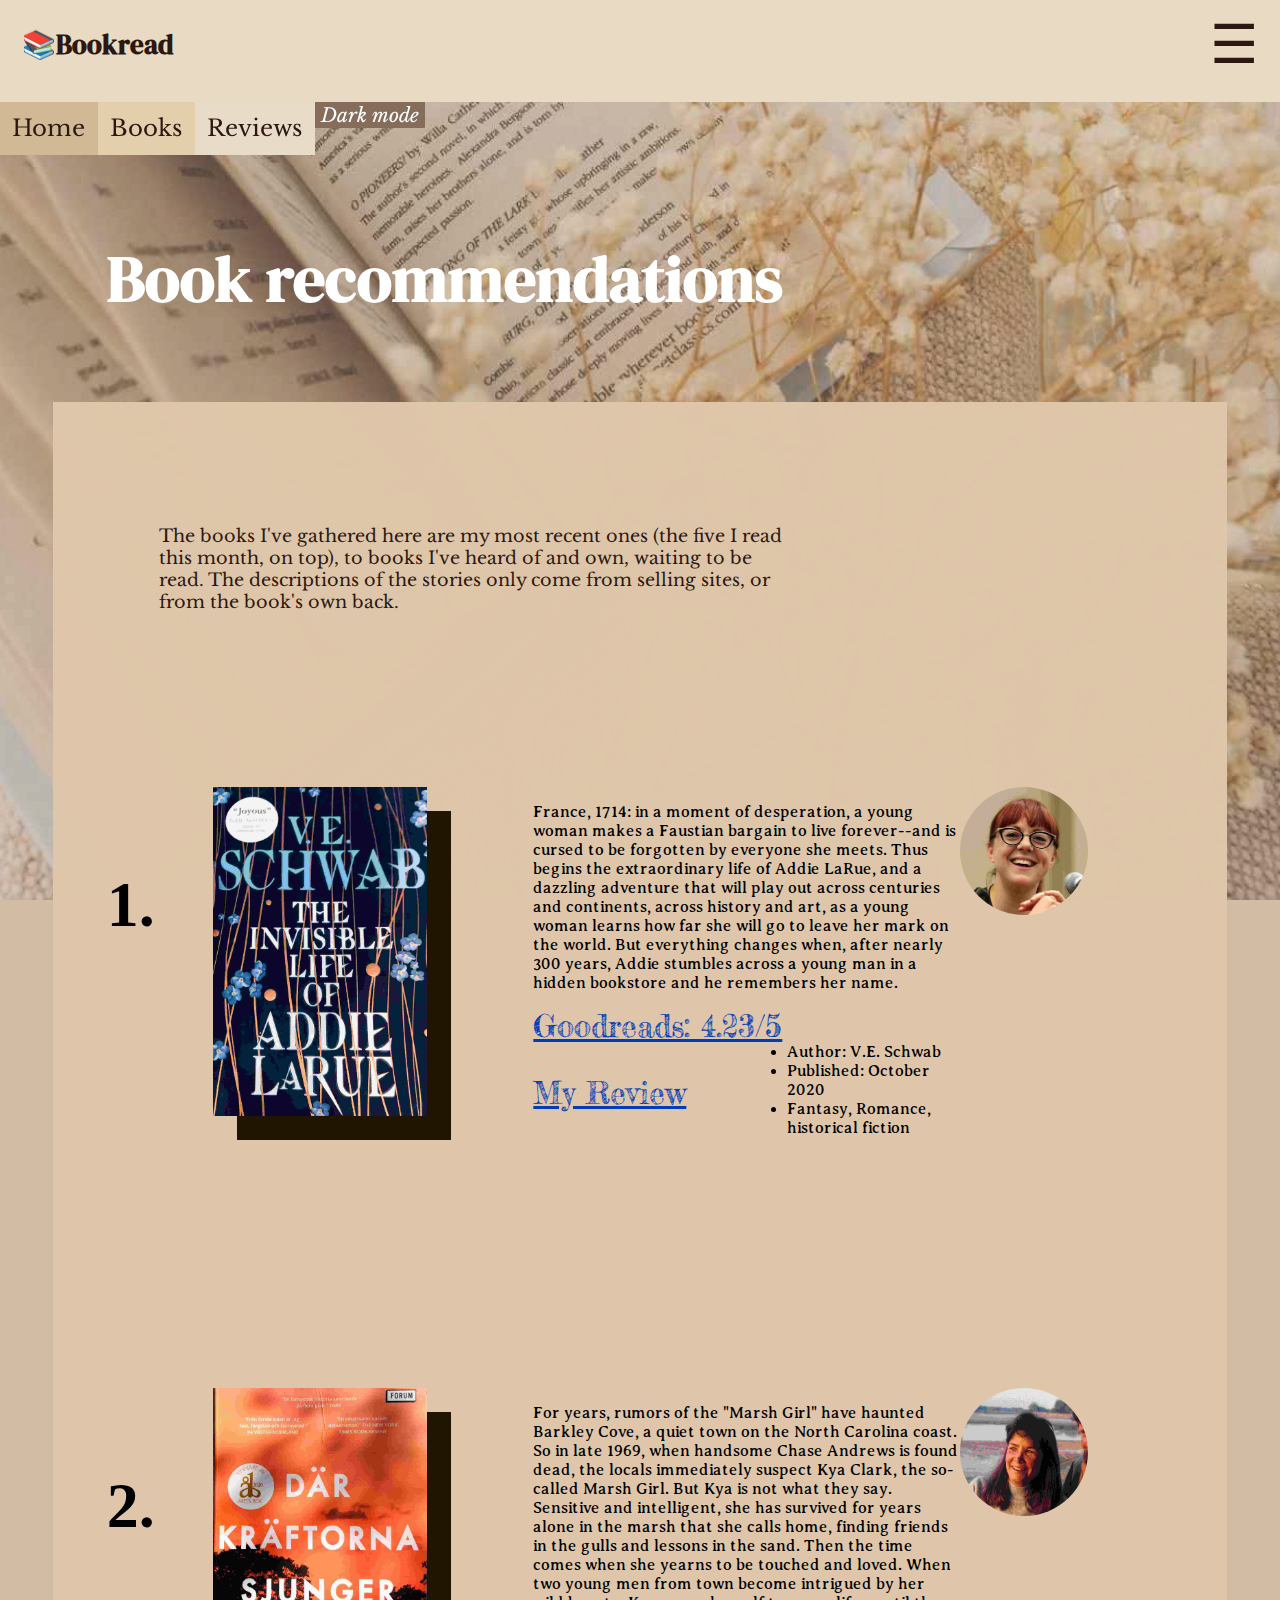
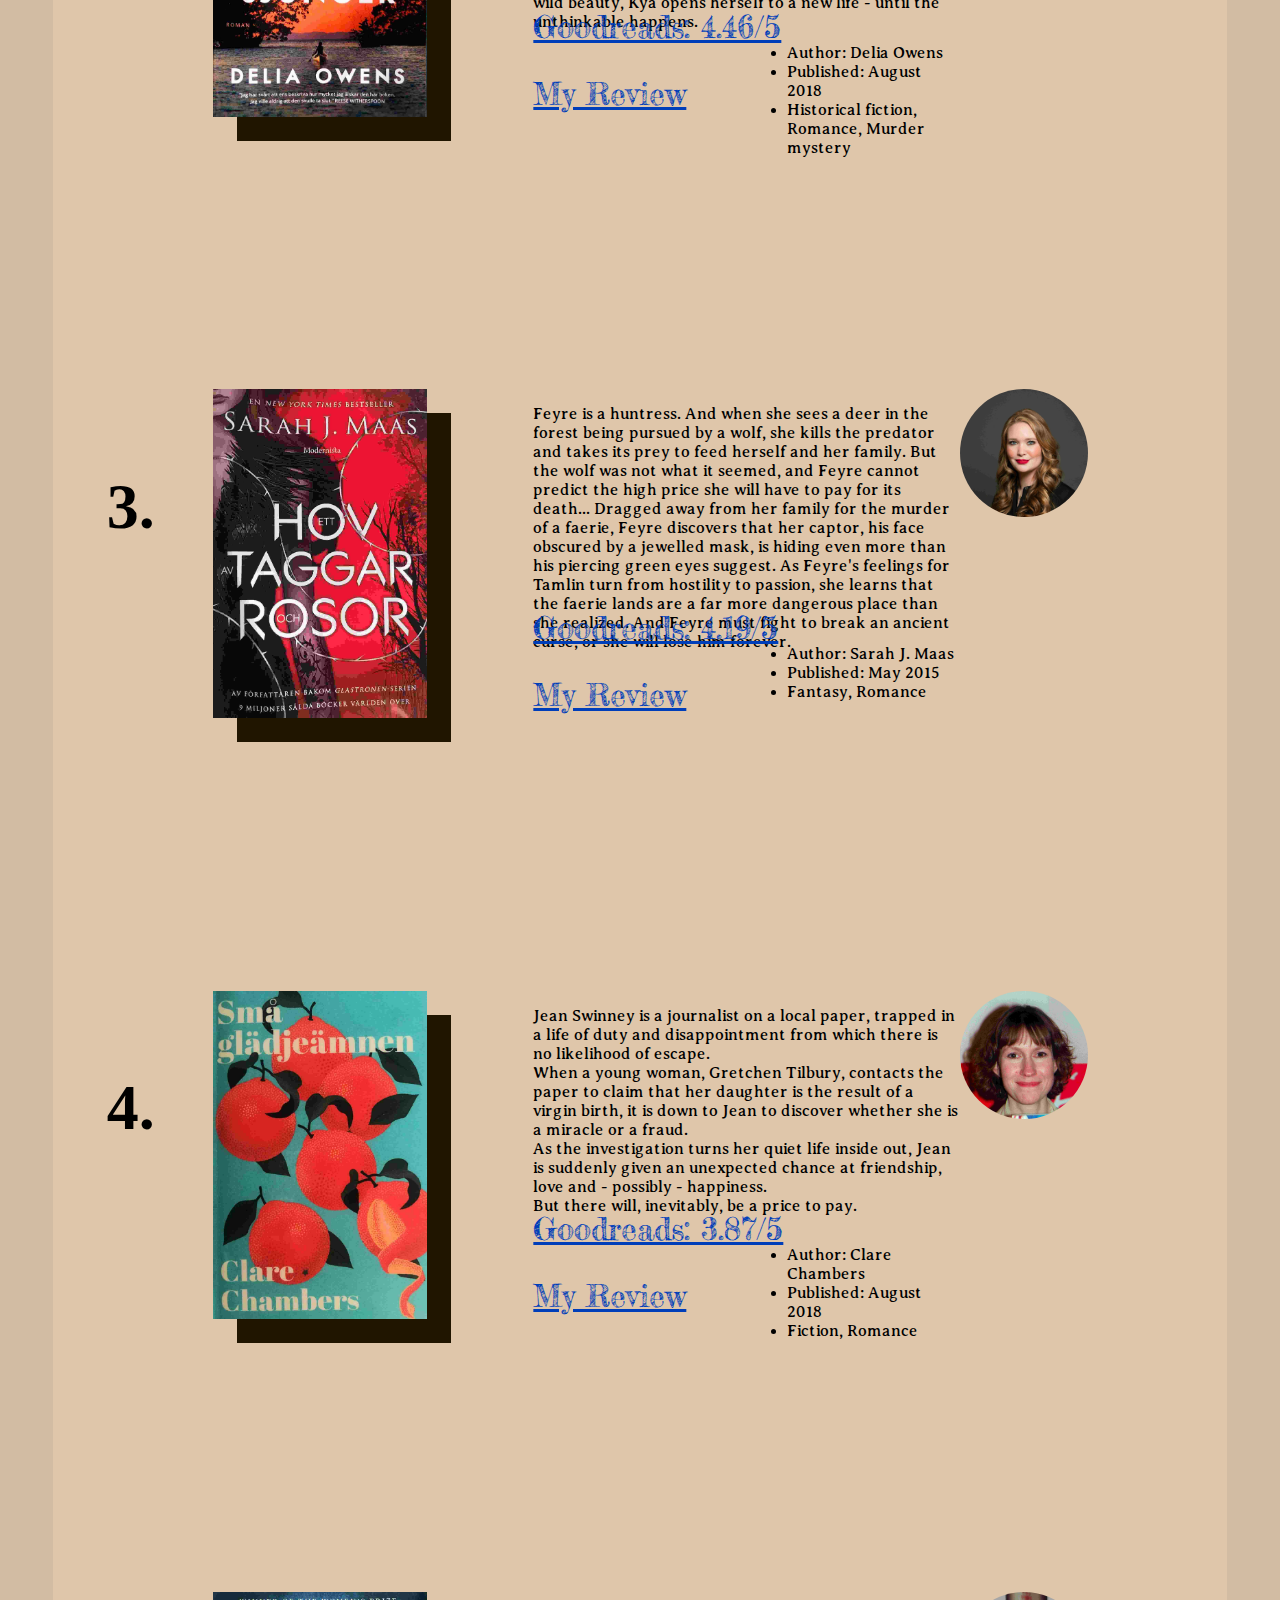
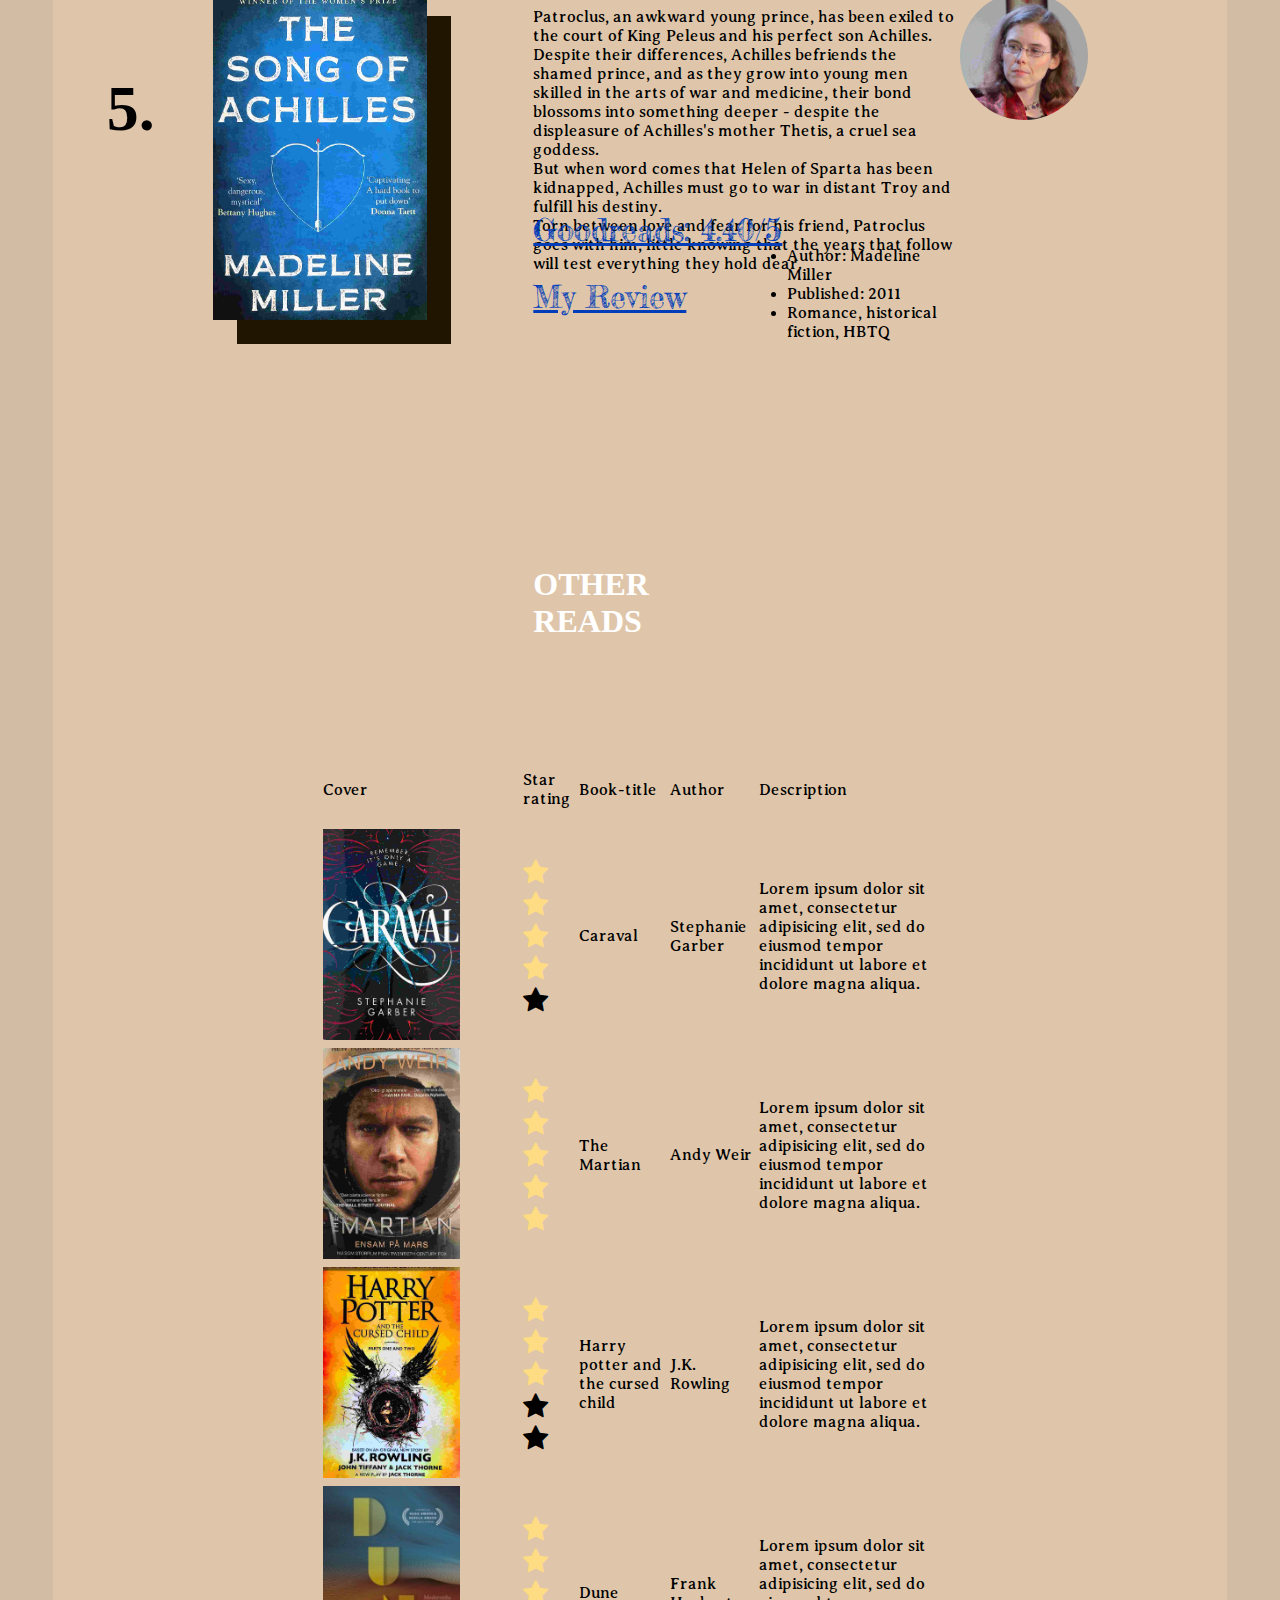
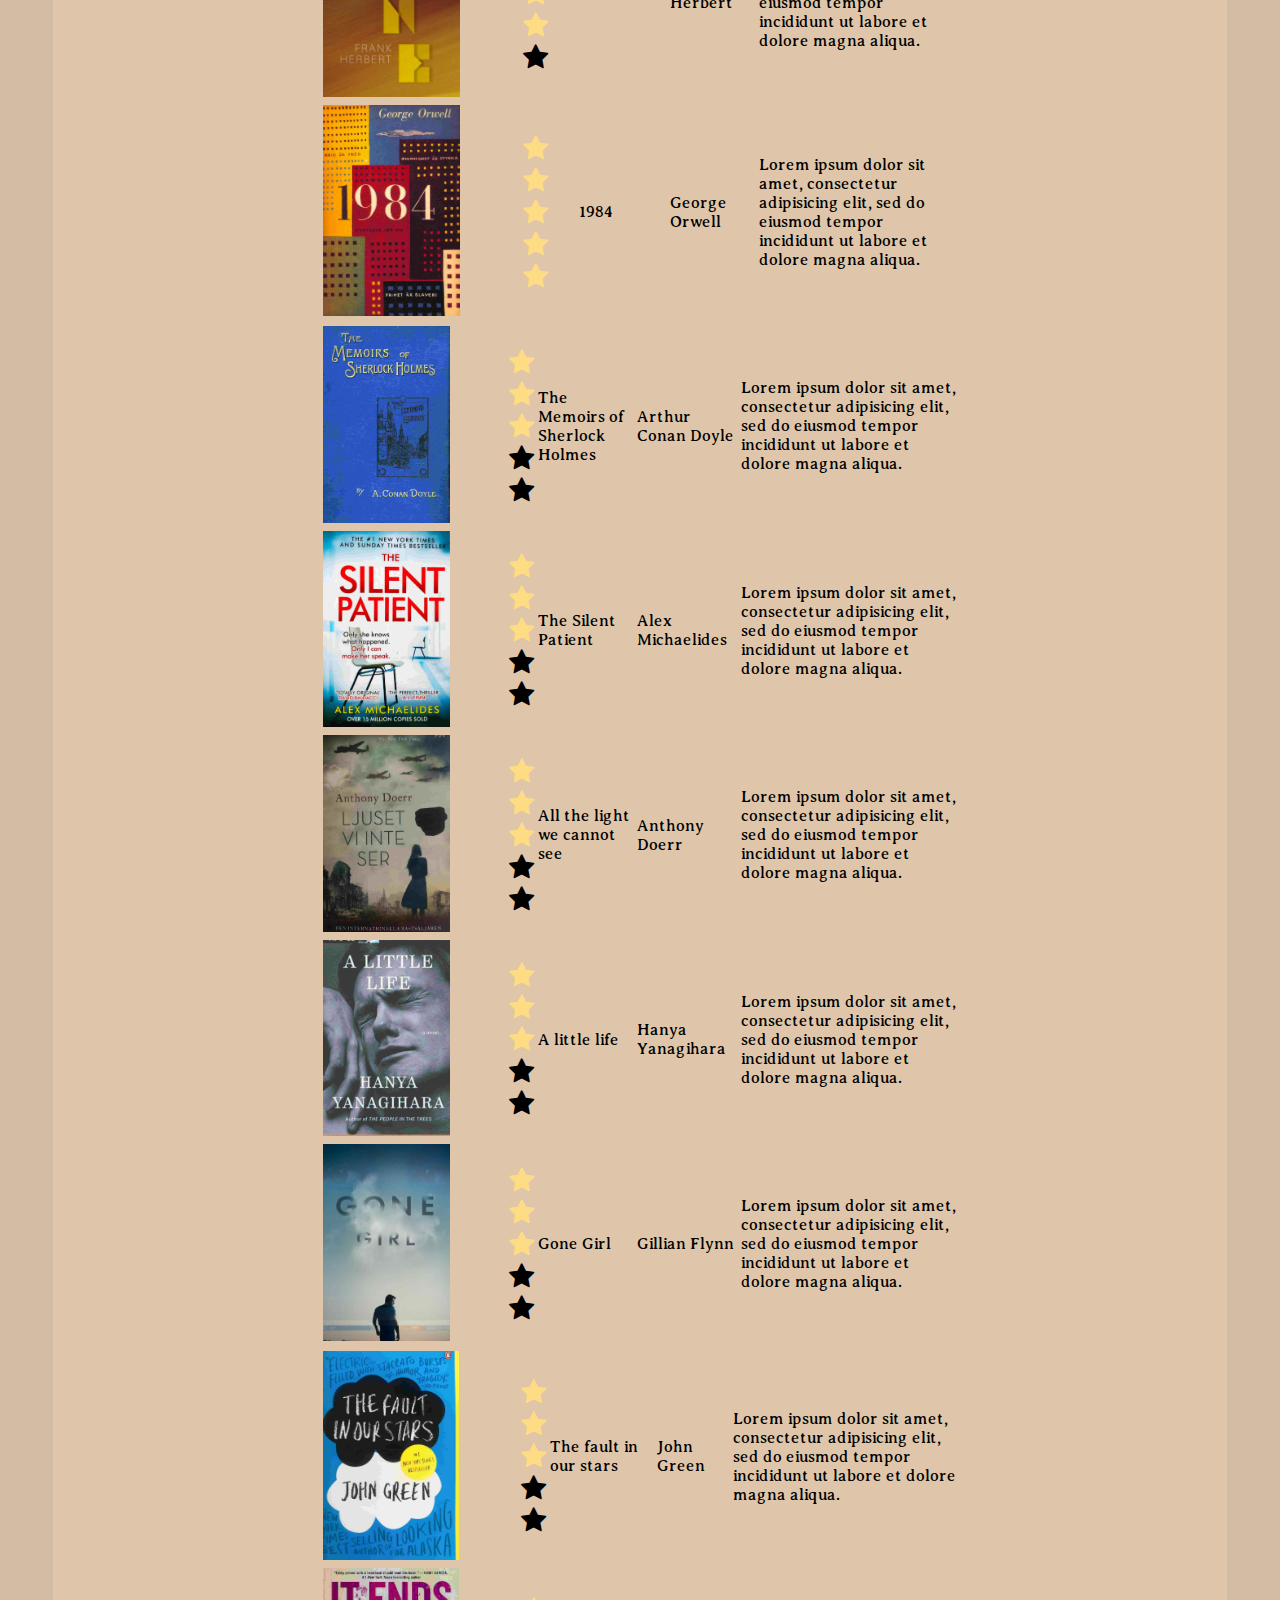
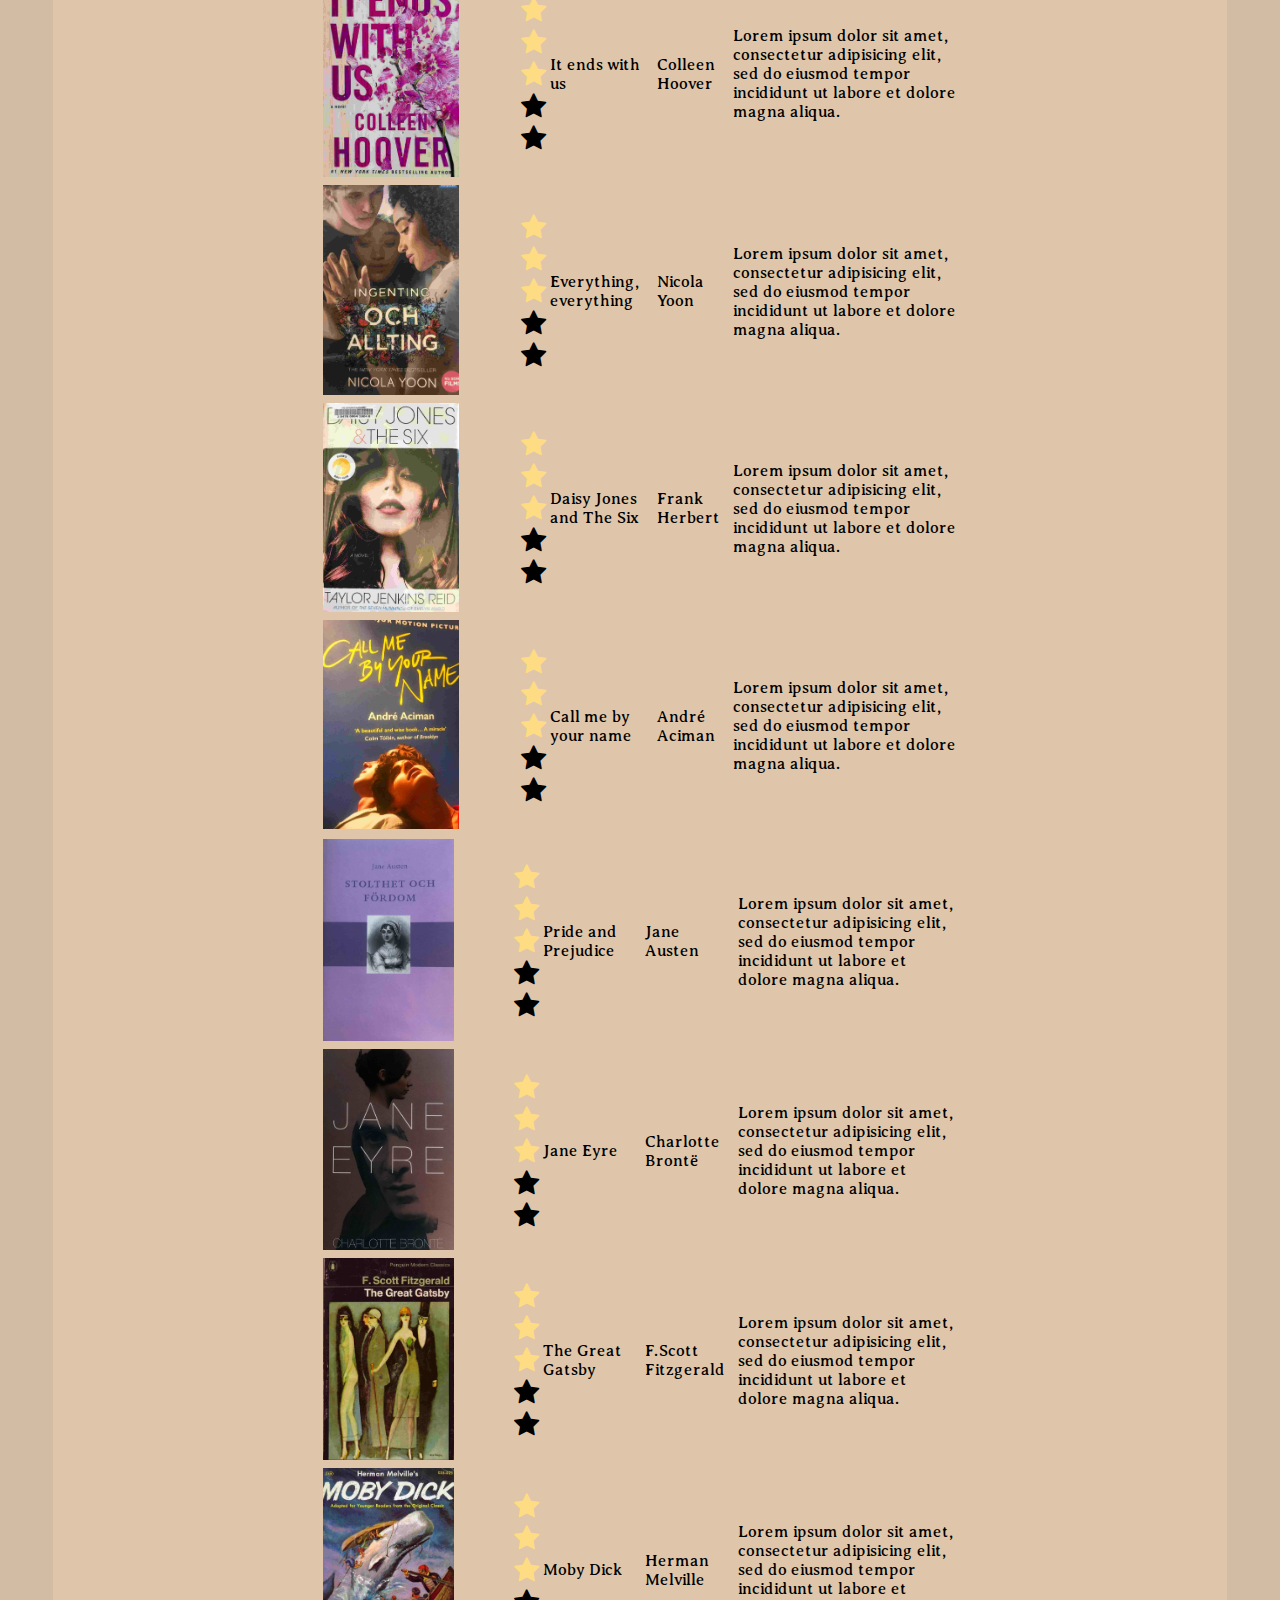
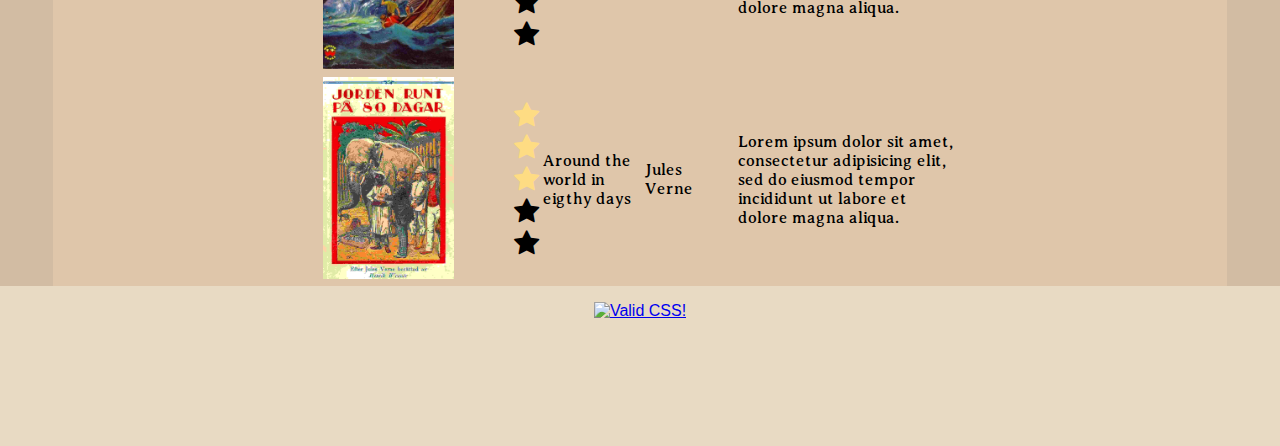
==== commit fd5d57ec: "v14" ====
--- a/bookread2.html
+++ b/bookread2.html
@@ -1,5 +1,5 @@
 <!DOCTYPE html>
-<html>
+<html lang="en">
     <head>
       <meta name="viewport" content="width=device-width, initial-scale=1">
         <title>Bookread</title>
@@ -11,15 +11,14 @@
 
 
           <!--fonts-->
-          <link rel="preconnect" href="https://fonts.googleapis.com">
           <link rel="preconnect" href="https://fonts.gstatic.com" crossorigin>
           <link href="https://fonts.googleapis.com/css2?family=Averia+Serif+Libre:wght@300&family=DM+Serif+Display&family=Fredericka+the+Great&family=Gravitas+One&family=Homemade+Apple&family=Kavivanar&family=Libre+Barcode+39+Extended+Text&family=Nanum+Pen+Script&family=Shrikhand&display=swap" rel="stylesheet">
           <link rel="preconnect" href="https://fonts.googleapis.com">
           <link rel="preconnect" href="https://fonts.gstatic.com" crossorigin>
           <link href="https://fonts.googleapis.com/css2?family=EB+Garamond&family=Libre+Baskerville:ital,wght@0,400;0,700;1,400&family=Lora:wght@500&family=Playfair+Display+SC:ital@0;1&family=Ramaraja&display=swap" rel="stylesheet">
-
+   <script src="js/interest.js"></script> <!--Javascript-->
     </head>
-       <script src="js/interest.js"></script> <!--Javascript-->
+
     <body
     style="background-image: url('./img/plpl3.jpg');
     background-size: cover;
@@ -33,7 +32,7 @@
     <div class="header">
       <a href="index.html" class="logo">📚Bookread</a>
       <div class="header-right">
-        <a class="active" href="#home"><span style="font-size:300%;cursor:pointer" onclick="openNav()">&#9776;</span>
+        <a class="active visibilitygone" href="#home"><span class="visibilitygone" style="font-size:300%;cursor:pointer" onclick="openNav()">&#9776;</span>
   </a>
       </div>
     </div>
@@ -122,7 +121,7 @@
 
 </div>
 
-<img src="img/sarah.jpg" class="author" id="authorthree" class alt="Author">
+<img src="img/sarah.jpg" class="author" id="authorthree" alt="Author">
 <ul class="specs3 , paddingspecs">
   <li>Author: Sarah J. Maas</li>
   <li>Published: May 2015 </li>
@@ -614,6 +613,13 @@
 
 
 <div class="footer3">
+  <p>
+      <a href="https://jigsaw.w3.org/css-validator/check/referer">
+          <img style="border:0;width:88px;height:31px"
+              src="https://jigsaw.w3.org/css-validator/images/vcss-blue"
+              alt="Valid CSS!" />
+      </a>
+  </p>
 
 </div>
 </div>
--- a/css/grid.css
+++ b/css/grid.css
@@ -633,6 +633,7 @@
 .footer3{
   grid-column: 1/-1;
   grid-row: 35/36;
+}
 
 /*Tredje sidan content*/
 
@@ -648,4 +649,5 @@
 
 
 
-}
+
+}
--- a/css/style.css
+++ b/css/style.css
@@ -46,7 +46,7 @@
 padding-left: 10%;
 }
 
-#monthsread1 , #monthsread2 , #monthsread3 , #monthsread4{
+#monthsread1a , #monthsread2a , #monthsread3a , #monthsread4a{
 margin-bottom: 10%;
 width: 85%;
 }
@@ -108,12 +108,12 @@
 
 
 /*Vita bakrunden till huvudsidan*/
-#bookquote{
+.bookquote{
    color: rgb(247, 239, 230);
    text-align: inherit;
      opacity: 80%;
        position:relative;
-    teaxt-align: left;
+    text-align: left;
     text-align-last: left;
     font-family: 'Libre Baskerville', serif;
 
@@ -121,9 +121,7 @@
 *p  {
   color:#2c1810;
 }
-header {
-  padding: -3%;
-}
+
 /*TOPPNAVET, home, etc.*/
 .topnav {
   overflow: hidden;
@@ -181,6 +179,9 @@
   font-family: 'DM Serif Display', serif;
 }
 
+#h1{
+  visibility: collapse;
+}
 
 /*Star rating färg*/
 .checked {
@@ -351,14 +352,11 @@
 .goodreads{
   font-family: 'Fredericka the Great', cursive;
   font-size: 140%;
-  color: rgb(42, 60, 96);
-  font-style: none;
-  text-decoration: none;
+  color: rgb(0, 62, 185);
 }
 
 .goodreads:hover{
   color: white;
-  font-decoration: none;
 }
 
 /*ANDRASIDAN SLUT*/
@@ -374,24 +372,6 @@
       margin-bottom: -8%;
 }
 
-/*FONTS
-font-family: 'Averia Serif Libre', cursive;
-font-family: 'DM Serif Display', serif;
-font-family: 'Fredericka the Great', cursive;
-font-family: 'Gravitas One', cursive;
-font-family: 'Homemade Apple', cursive;
-font-family: 'Kavivanar', cursive;
-font-family: 'Libre Barcode 39 Extended Text', cursive;
-font-family: 'Nanum Pen Script', cursive;
-font-family: 'Shrikhand', cursive;
-font-family: 'EB Garamond', serif;
-font-family: 'Libre Baskerville', serif;
-font-family: 'Lora', serif;
-font-family: 'Playfair Display SC', serif;
-font-family: 'Ramaraja', serif;
-font-family: 'Libre Baskerville', serif;
-font-family: 'Volkhov', serif;  */
-
 
 
 
@@ -399,10 +379,9 @@
 #darkmodebutton {
   background-color:#856c5b;
   color: white;
-  opacity: 50%;
   font-family: 'Libre Baskerville', serif;
   border-style: none;
-  style: none;
+  font-size: 1.2em;
 }
 #darkmodebutton:hover{
   background-color:rgb(0, 0, 0);
@@ -437,7 +416,7 @@
   color: white;
 }
 .dark-mode .goodreads {
-  color: rgb(58, 90, 201);
+  color: rgb(143, 168, 255);
 }
 .dark-mode .currentback{
   background-color: #170b01;
@@ -510,19 +489,16 @@
 }
 
 .dark-mode .header{
+  background-color: black;
+
+}
+.dark-mode .footer2{
   background-color: black;
 
 }
  .dark-mode .header a.logo {
    color: white;
  }
-
-
-.dark-mode .sidenav {
-  background-color: rgb(136, 110, 83)black;
-}
-
-
 
 
 
@@ -617,7 +593,6 @@
 /*MEDIA SCREEN*/
 @media screen and (max-width: 800px) {
 
-
   .header a {
     float: none;
     display: block;
@@ -666,6 +641,8 @@
 }
 #curent{
 font-weight: bold;
+font-size: 70%;
+  margin-right: 8%;
 }
 
 .starrating{
@@ -701,6 +678,7 @@
 
 /*1*/
 
+
 .ratingone{
   font-size: 100%;
 }
@@ -741,5 +719,11 @@
   border-collapse: collapse;
 }
 
+
+.shadowbox{
+  width: 100%;
+  box-shadow: 0.5em 0.5em rgb(32, 21, 0);
+}
+
 }
 /*MEDIA SCREEN SLUT*/
